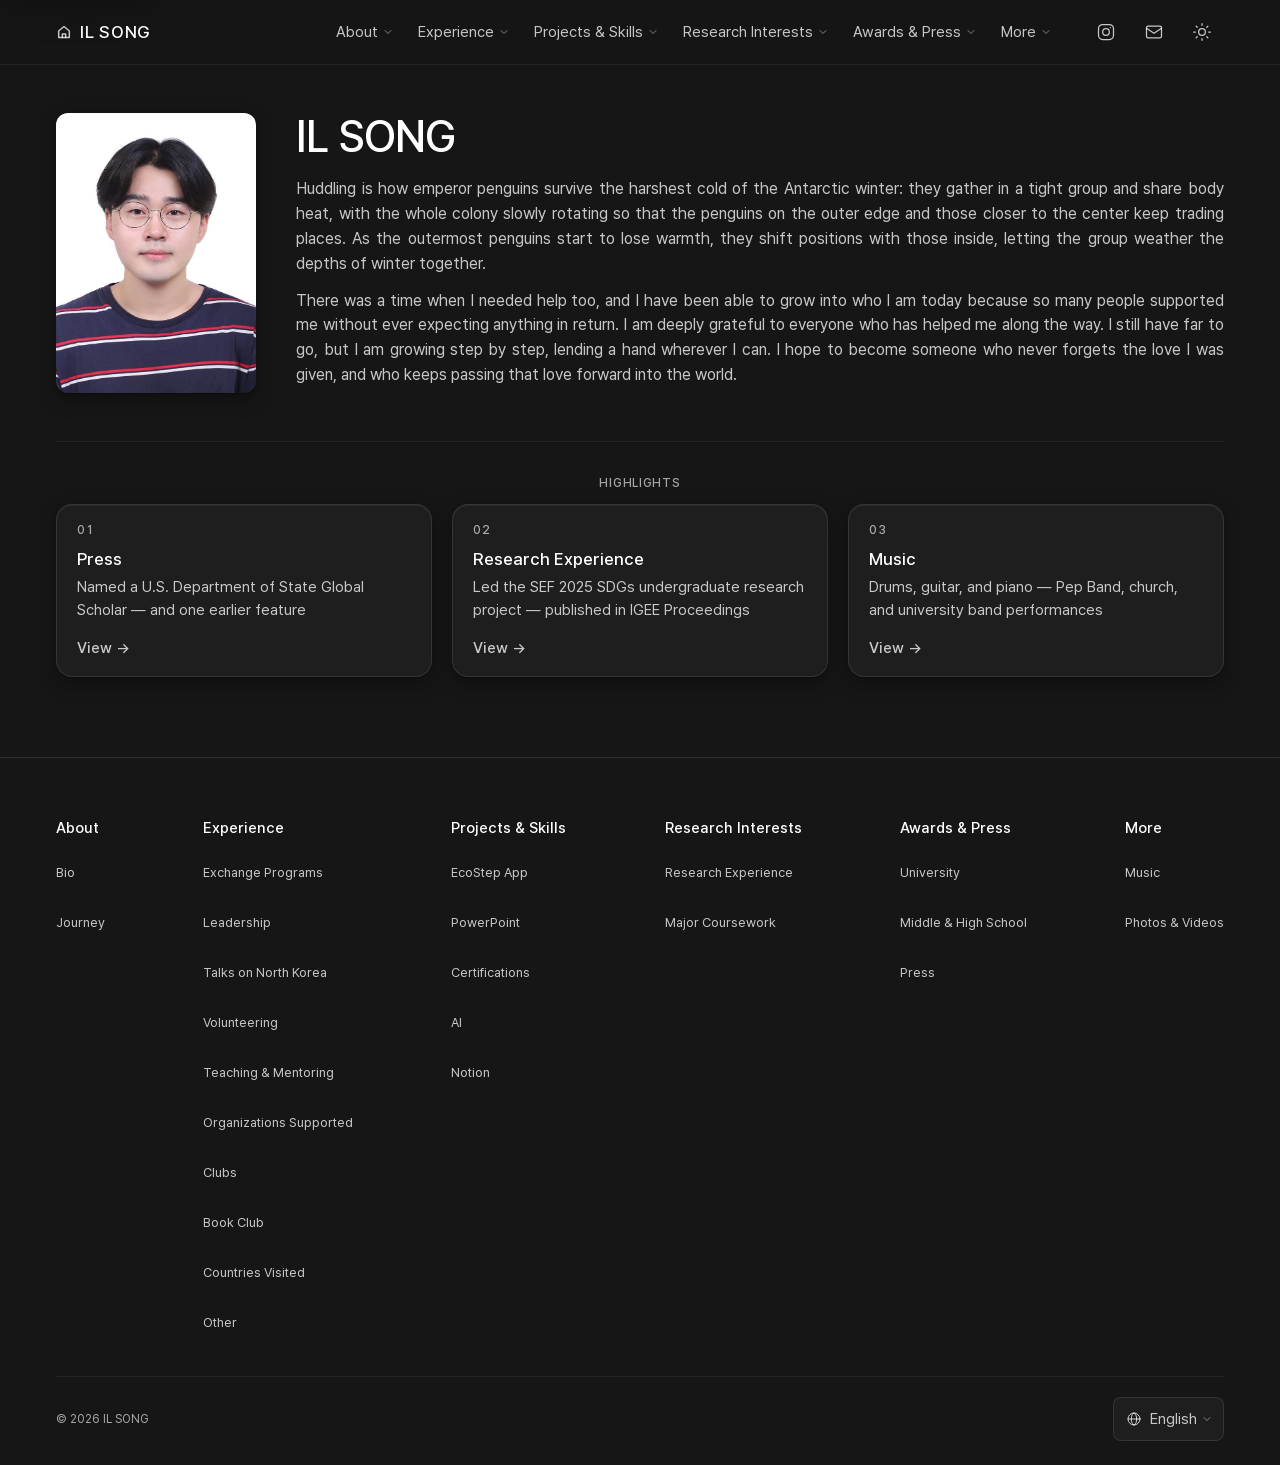
==== index.html @ 183a42bb "v7.8 — 모바일 자료 카드 가운데(연구 경험 논문·후원 단체·교육·멘토링 봉사확인서, ≤833 .entry-files > .files justify-content:center)" ====
<!DOCTYPE html>
<!-- 생성물 — 직접 수정 금지. 원본은 콘텐츠.md, 생성은 python 도구/build.py -->
<html lang="en" data-lang="en" data-theme="dark" prefix="og: https://ogp.me/ns#">
<head>
<meta charset="utf-8">
<meta name="viewport" content="width=device-width, initial-scale=1">
<title>IL SONG</title>
<meta name="description" content="About, Experience, Projects &amp; Skills, Research Interests, Awards &amp; Press, More">
<meta property="og:type" content="website">
<meta property="og:title" content="IL SONG">
<meta property="og:site_name" content="IL SONG">
<meta property="og:description" content="About, Experience, Projects &amp; Skills, Research Interests, Awards &amp; Press, More">
<meta property="og:url" content="https://songil23.github.io/Personal_Website/">
<meta property="og:locale" content="en_US">
<meta property="og:locale:alternate" content="ko_KR">
<meta property="og:image" content="https://songil23.github.io/Personal_Website/images/og.jpg">
<meta property="og:image:secure_url" content="https://songil23.github.io/Personal_Website/images/og.jpg">
<meta property="og:image:type" content="image/jpeg">
<meta property="og:image:width" content="1200">
<meta property="og:image:height" content="630">
<meta property="og:image:alt" content="IL SONG">
<meta name="twitter:card" content="summary_large_image">
<meta name="twitter:title" content="IL SONG">
<meta name="twitter:description" content="About, Experience, Projects &amp; Skills, Research Interests, Awards &amp; Press, More">
<meta name="twitter:image" content="https://songil23.github.io/Personal_Website/images/og.jpg">
<meta name="twitter:image:alt" content="IL SONG">
<link rel="canonical" href="https://songil23.github.io/Personal_Website/">
<script type="application/ld+json">{"@context":"https://schema.org","@type":"Person","name":"IL SONG","url":"https://songil23.github.io/Personal_Website/","image":"https://songil23.github.io/Personal_Website/images/og.jpg","sameAs":["https://www.instagram.com/songil23/"]}</script>
<meta name="theme-color" content="#161616">
<link rel="icon" href="data:image/svg+xml,%3Csvg%20xmlns%3D%22http%3A//www.w3.org/2000/svg%22%20viewBox%3D%220%200%2064%2064%22%3E%3Crect%20width%3D%2264%22%20height%3D%2264%22%20rx%3D%2214%22%20fill%3D%22%23262626%22/%3E%3Ctext%20x%3D%2232%22%20y%3D%2234%22%20text-anchor%3D%22middle%22%20dominant-baseline%3D%22middle%22%20font-family%3D%22system-ui%2C-apple-system%2CSegoe%20UI%2Csans-serif%22%20font-size%3D%2230%22%20font-weight%3D%22500%22%20fill%3D%22%23ffffff%22%3EIS%3C/text%3E%3C/svg%3E">
<style>/* 생성: 절·하위 표시 규칙 */
html[data-view="home"] .view:not([data-view="home"]){display:none}
html[data-view="about"] .view:not([data-view="about"]){display:none}
html[data-view="experience"] .view:not([data-view="experience"]){display:none}
html[data-view="projects"] .view:not([data-view="projects"]){display:none}
html[data-view="research"] .view:not([data-view="research"]){display:none}
html[data-view="awards"] .view:not([data-view="awards"]){display:none}
html[data-view="more"] .view:not([data-view="more"]){display:none}
html[data-sub="about/bio"] .sub:not([data-sub="about/bio"]){display:none}
html[data-sub="about/bio"] .crumb-sub:not([data-sub="about/bio"]){display:none}
html[data-sub="about/journey"] .sub:not([data-sub="about/journey"]){display:none}
html[data-sub="about/journey"] .crumb-sub:not([data-sub="about/journey"]){display:none}
html[data-sub="experience/exchange-programs"] .sub:not([data-sub="experience/exchange-programs"]){display:none}
html[data-sub="experience/exchange-programs"] .crumb-sub:not([data-sub="experience/exchange-programs"]){display:none}
html[data-sub="experience/leadership"] .sub:not([data-sub="experience/leadership"]){display:none}
html[data-sub="experience/leadership"] .crumb-sub:not([data-sub="experience/leadership"]){display:none}
html[data-sub="experience/north-korea-talks"] .sub:not([data-sub="experience/north-korea-talks"]){display:none}
html[data-sub="experience/north-korea-talks"] .crumb-sub:not([data-sub="experience/north-korea-talks"]){display:none}
html[data-sub="experience/volunteering"] .sub:not([data-sub="experience/volunteering"]){display:none}
html[data-sub="experience/volunteering"] .crumb-sub:not([data-sub="experience/volunteering"]){display:none}
html[data-sub="experience/teaching-mentoring"] .sub:not([data-sub="experience/teaching-mentoring"]){display:none}
html[data-sub="experience/teaching-mentoring"] .crumb-sub:not([data-sub="experience/teaching-mentoring"]){display:none}
html[data-sub="experience/affiliated-organizations"] .sub:not([data-sub="experience/affiliated-organizations"]){display:none}
html[data-sub="experience/affiliated-organizations"] .crumb-sub:not([data-sub="experience/affiliated-organizations"]){display:none}
html[data-sub="experience/clubs"] .sub:not([data-sub="experience/clubs"]){display:none}
html[data-sub="experience/clubs"] .crumb-sub:not([data-sub="experience/clubs"]){display:none}
html[data-sub="experience/book-club"] .sub:not([data-sub="experience/book-club"]){display:none}
html[data-sub="experience/book-club"] .crumb-sub:not([data-sub="experience/book-club"]){display:none}
html[data-sub="experience/countries-visited"] .sub:not([data-sub="experience/countries-visited"]){display:none}
html[data-sub="experience/countries-visited"] .crumb-sub:not([data-sub="experience/countries-visited"]){display:none}
html[data-sub="experience/other"] .sub:not([data-sub="experience/other"]){display:none}
html[data-sub="experience/other"] .crumb-sub:not([data-sub="experience/other"]){display:none}
html[data-sub="projects/ecostep"] .sub:not([data-sub="projects/ecostep"]){display:none}
html[data-sub="projects/ecostep"] .crumb-sub:not([data-sub="projects/ecostep"]){display:none}
html[data-sub="projects/powerpoint"] .sub:not([data-sub="projects/powerpoint"]){display:none}
html[data-sub="projects/powerpoint"] .crumb-sub:not([data-sub="projects/powerpoint"]){display:none}
html[data-sub="projects/certifications"] .sub:not([data-sub="projects/certifications"]){display:none}
html[data-sub="projects/certifications"] .crumb-sub:not([data-sub="projects/certifications"]){display:none}
html[data-sub="projects/ai"] .sub:not([data-sub="projects/ai"]){display:none}
html[data-sub="projects/ai"] .crumb-sub:not([data-sub="projects/ai"]){display:none}
html[data-sub="projects/notion"] .sub:not([data-sub="projects/notion"]){display:none}
html[data-sub="projects/notion"] .crumb-sub:not([data-sub="projects/notion"]){display:none}
html[data-sub="research/research-experience"] .sub:not([data-sub="research/research-experience"]){display:none}
html[data-sub="research/research-experience"] .crumb-sub:not([data-sub="research/research-experience"]){display:none}
html[data-sub="research/coursework"] .sub:not([data-sub="research/coursework"]){display:none}
html[data-sub="research/coursework"] .crumb-sub:not([data-sub="research/coursework"]){display:none}
html[data-sub="awards/university"] .sub:not([data-sub="awards/university"]){display:none}
html[data-sub="awards/university"] .crumb-sub:not([data-sub="awards/university"]){display:none}
html[data-sub="awards/high-school"] .sub:not([data-sub="awards/high-school"]){display:none}
html[data-sub="awards/high-school"] .crumb-sub:not([data-sub="awards/high-school"]){display:none}
html[data-sub="awards/press"] .sub:not([data-sub="awards/press"]){display:none}
html[data-sub="awards/press"] .crumb-sub:not([data-sub="awards/press"]){display:none}
html[data-sub="more/music"] .sub:not([data-sub="more/music"]){display:none}
html[data-sub="more/music"] .crumb-sub:not([data-sub="more/music"]){display:none}
html[data-sub="more/photos-videos"] .sub:not([data-sub="more/photos-videos"]){display:none}
html[data-sub="more/photos-videos"] .crumb-sub:not([data-sub="more/photos-videos"]){display:none}
html[data-view] .anchor{display:none}
</style>
<script>
var SITE={"about":["bio","journey"],"experience":["exchange-programs","leadership","north-korea-talks","volunteering","teaching-mentoring","affiliated-organizations","clubs","book-club","countries-visited","other"],"projects":["ecostep","powerpoint","certifications","ai","notion"],"research":["research-experience","coursework"],"awards":["university","high-school","press"],"more":["music","photos-videos"]};
(function(){var d=document.documentElement,l='en',t='dark',v='home',u=null,s,h,a,b;
try{s=localStorage;if(s.getItem('lang')==='ko')l='ko';if(s.getItem('theme')==='light')t='light'}catch(e){}
d.setAttribute('data-theme',t);d.setAttribute('data-lang',l);d.lang=l;
try{h=location.hash.slice(1).split('/');a=decodeURIComponent(h[0]);b=h.length>1?decodeURIComponent(h[1]):null;
if(Object.prototype.hasOwnProperty.call(SITE,a)){v=a;u=SITE[a].indexOf(b)<0?SITE[a][0]:b}}catch(e){}
d.setAttribute('data-view',v);if(u)d.setAttribute('data-sub',v+'/'+u);
document.addEventListener('DOMContentLoaded',function(){if(d.hasAttribute('data-ready'))return;
d.removeAttribute('data-view');d.removeAttribute('data-sub');
var e=document.getElementById(u&&b===u?v+'/'+u:v);if(e&&e.scrollIntoView)e.scrollIntoView()})})();
</script>
<link rel="preload" href="fonts/Pretendard-Regular.woff2" as="font" type="font/woff2" crossorigin>
<link rel="preload" href="fonts/Pretendard-Medium.woff2" as="font" type="font/woff2" crossorigin>
<link rel="stylesheet" href="style.css?v=656c4cb7">
</head>
<body>
<a class="skip" href="#main"><span class="if-ko">본문으로</span><span class="if-en">Skip to content</span></a>
<header class="site-header"><div class="header-inner">
<a class="brand" href="#"><svg class="icon icon-home" viewBox="0 0 24 24" width="16" height="16" fill="none" stroke="currentColor" stroke-width="2.25" stroke-linecap="round" stroke-linejoin="round" aria-hidden="true"><path d="M4 20.25V10.5L12 3.75l8 6.75v9.75z"/><path d="M9.5 20.25V15h5v5.25"/></svg>IL SONG</a>
<nav class="nav" aria-labelledby="label-nav"><span class="sr" id="label-nav"><span lang="ko">섹션</span><span lang="en">Sections</span></span><ul class="nav-list">
<li class="nav-item" data-section="about">
<a class="nav-link" href="#about"><span lang="ko">소개</span><span lang="en">About</span></a>
<button class="nav-btn" type="button" aria-expanded="false" aria-controls="menu-about"><span class="nav-label"><span lang="ko">소개</span><span lang="en">About</span></span><svg class="icon icon-caret" viewBox="0 0 24 24" width="12" height="12" fill="none" stroke="currentColor" stroke-width="1.5" stroke-linecap="round" stroke-linejoin="round" aria-hidden="true"><path d="M6 9l6 6 6-6"/></svg></button>
<div class="menu nav-menu" id="menu-about" hidden>
<a class="menu-head" href="#about"><span lang="ko">소개</span><span lang="en">About</span><span class="arrow" aria-hidden="true">→</span></a>
<ul class="menu-list">
<li><a href="#about/bio" data-sub="about/bio"><span lang="ko">소개</span><span lang="en">Bio</span></a></li>
<li><a href="#about/journey" data-sub="about/journey"><span lang="ko">연혁</span><span lang="en">Journey</span></a></li>
</ul>
</div>
</li>
<li class="nav-item" data-section="experience">
<a class="nav-link" href="#experience"><span lang="ko">활동</span><span lang="en">Experience</span></a>
<button class="nav-btn" type="button" aria-expanded="false" aria-controls="menu-experience"><span class="nav-label"><span lang="ko">활동</span><span lang="en">Experience</span></span><svg class="icon icon-caret" viewBox="0 0 24 24" width="12" height="12" fill="none" stroke="currentColor" stroke-width="1.5" stroke-linecap="round" stroke-linejoin="round" aria-hidden="true"><path d="M6 9l6 6 6-6"/></svg></button>
<div class="menu nav-menu" id="menu-experience" hidden>
<a class="menu-head" href="#experience"><span lang="ko">활동</span><span lang="en">Experience</span><span class="arrow" aria-hidden="true">→</span></a>
<ul class="menu-list">
<li><a href="#experience/exchange-programs" data-sub="experience/exchange-programs"><span lang="ko">교환 프로그램</span><span lang="en">Exchange Programs</span></a></li>
<li><a href="#experience/leadership" data-sub="experience/leadership"><span lang="ko">리더십</span><span lang="en">Leadership</span></a></li>
<li><a href="#experience/north-korea-talks" data-sub="experience/north-korea-talks"><span lang="ko">북한 관련 강연</span><span lang="en">Talks on North Korea</span></a></li>
<li><a href="#experience/volunteering" data-sub="experience/volunteering"><span lang="ko">봉사</span><span lang="en">Volunteering</span></a></li>
<li><a href="#experience/teaching-mentoring" data-sub="experience/teaching-mentoring"><span lang="ko">교육·멘토링</span><span lang="en">Teaching &amp; Mentoring</span></a></li>
<li><a href="#experience/affiliated-organizations" data-sub="experience/affiliated-organizations"><span lang="ko">후원 단체</span><span lang="en">Organizations Supported</span></a></li>
<li><a href="#experience/clubs" data-sub="experience/clubs"><span lang="ko">동아리</span><span lang="en">Clubs</span></a></li>
<li><a href="#experience/book-club" data-sub="experience/book-club"><span lang="ko">독서 모임</span><span lang="en">Book Club</span></a></li>
<li><a href="#experience/countries-visited" data-sub="experience/countries-visited"><span lang="ko">방문 국가</span><span lang="en">Countries Visited</span></a></li>
<li><a href="#experience/other" data-sub="experience/other"><span lang="ko">기타</span><span lang="en">Other</span></a></li>
</ul>
</div>
</li>
<li class="nav-item" data-section="projects">
<a class="nav-link" href="#projects"><span lang="ko">프로젝트 &amp; 역량</span><span lang="en">Projects &amp; Skills</span></a>
<button class="nav-btn" type="button" aria-expanded="false" aria-controls="menu-projects"><span class="nav-label"><span lang="ko">프로젝트 &amp; 역량</span><span lang="en">Projects &amp; Skills</span></span><svg class="icon icon-caret" viewBox="0 0 24 24" width="12" height="12" fill="none" stroke="currentColor" stroke-width="1.5" stroke-linecap="round" stroke-linejoin="round" aria-hidden="true"><path d="M6 9l6 6 6-6"/></svg></button>
<div class="menu nav-menu" id="menu-projects" hidden>
<a class="menu-head" href="#projects"><span lang="ko">프로젝트 &amp; 역량</span><span lang="en">Projects &amp; Skills</span><span class="arrow" aria-hidden="true">→</span></a>
<ul class="menu-list">
<li><a href="#projects/ecostep" data-sub="projects/ecostep"><span lang="ko">EcoStep 앱</span><span lang="en">EcoStep App</span></a></li>
<li><a href="#projects/powerpoint" data-sub="projects/powerpoint">PowerPoint</a></li>
<li><a href="#projects/certifications" data-sub="projects/certifications"><span lang="ko">자격증</span><span lang="en">Certifications</span></a></li>
<li><a href="#projects/ai" data-sub="projects/ai">AI</a></li>
<li><a href="#projects/notion" data-sub="projects/notion">Notion</a></li>
</ul>
</div>
</li>
<li class="nav-item" data-section="research">
<a class="nav-link" href="#research"><span lang="ko">관심 연구</span><span lang="en">Research Interests</span></a>
<button class="nav-btn" type="button" aria-expanded="false" aria-controls="menu-research"><span class="nav-label"><span lang="ko">관심 연구</span><span lang="en">Research Interests</span></span><svg class="icon icon-caret" viewBox="0 0 24 24" width="12" height="12" fill="none" stroke="currentColor" stroke-width="1.5" stroke-linecap="round" stroke-linejoin="round" aria-hidden="true"><path d="M6 9l6 6 6-6"/></svg></button>
<div class="menu nav-menu" id="menu-research" hidden>
<a class="menu-head" href="#research"><span lang="ko">관심 연구</span><span lang="en">Research Interests</span><span class="arrow" aria-hidden="true">→</span></a>
<ul class="menu-list">
<li><a href="#research/research-experience" data-sub="research/research-experience"><span lang="ko">연구 경험</span><span lang="en">Research Experience</span></a></li>
<li><a href="#research/coursework" data-sub="research/coursework"><span lang="ko">전공 수강 과목</span><span lang="en">Major Coursework</span></a></li>
</ul>
</div>
</li>
<li class="nav-item" data-section="awards">
<a class="nav-link" href="#awards"><span lang="ko">수상 &amp; 기사</span><span lang="en">Awards &amp; Press</span></a>
<button class="nav-btn" type="button" aria-expanded="false" aria-controls="menu-awards"><span class="nav-label"><span lang="ko">수상 &amp; 기사</span><span lang="en">Awards &amp; Press</span></span><svg class="icon icon-caret" viewBox="0 0 24 24" width="12" height="12" fill="none" stroke="currentColor" stroke-width="1.5" stroke-linecap="round" stroke-linejoin="round" aria-hidden="true"><path d="M6 9l6 6 6-6"/></svg></button>
<div class="menu nav-menu" id="menu-awards" hidden>
<a class="menu-head" href="#awards"><span lang="ko">수상 &amp; 기사</span><span lang="en">Awards &amp; Press</span><span class="arrow" aria-hidden="true">→</span></a>
<ul class="menu-list">
<li><a href="#awards/university" data-sub="awards/university"><span lang="ko">대학교</span><span lang="en">University</span></a></li>
<li><a href="#awards/high-school" data-sub="awards/high-school"><span lang="ko">중고등학교</span><span lang="en">Middle &amp; High School</span></a></li>
<li><a href="#awards/press" data-sub="awards/press"><span lang="ko">기사</span><span lang="en">Press</span></a></li>
</ul>
</div>
</li>
<li class="nav-item" data-section="more">
<a class="nav-link" href="#more"><span lang="ko">기타</span><span lang="en">More</span></a>
<button class="nav-btn" type="button" aria-expanded="false" aria-controls="menu-more"><span class="nav-label"><span lang="ko">기타</span><span lang="en">More</span></span><svg class="icon icon-caret" viewBox="0 0 24 24" width="12" height="12" fill="none" stroke="currentColor" stroke-width="1.5" stroke-linecap="round" stroke-linejoin="round" aria-hidden="true"><path d="M6 9l6 6 6-6"/></svg></button>
<div class="menu nav-menu" id="menu-more" hidden>
<a class="menu-head" href="#more"><span lang="ko">기타</span><span lang="en">More</span><span class="arrow" aria-hidden="true">→</span></a>
<ul class="menu-list">
<li><a href="#more/music" data-sub="more/music"><span lang="ko">음악</span><span lang="en">Music</span></a></li>
<li><a href="#more/photos-videos" data-sub="more/photos-videos"><span lang="ko">사진 &amp; 영상</span><span lang="en">Photos &amp; Videos</span></a></li>
</ul>
</div>
</li>
</ul></nav>
<div class="controls">
<a class="ctl ctl-social" href="https://www.instagram.com/songil23/" target="_blank" rel="me noopener" aria-label="Instagram"><svg class="icon icon-instagram" viewBox="0 0 24 24" width="20" height="20" fill="none" stroke="currentColor" stroke-width="1.5" stroke-linecap="round" stroke-linejoin="round" aria-hidden="true"><rect x="3" y="3" width="18" height="18" rx="5"/><circle cx="12" cy="12" r="4"/><circle cx="17.3" cy="6.7" r="0.8" fill="currentColor" stroke="none"/></svg></a>
<div class="disclosure contact"><button class="ctl ctl-contact" type="button" aria-expanded="false" aria-controls="menu-contact"><svg class="icon icon-mail" viewBox="0 0 24 24" width="20" height="20" fill="none" stroke="currentColor" stroke-width="1.5" stroke-linecap="round" stroke-linejoin="round" aria-hidden="true"><rect x="3" y="5" width="18" height="14" rx="2"/><path d="M3 7.5l9 6 9-6"/></svg><span class="sr"><span class="if-ko">연락처</span><span class="if-en">Contact</span></span></button>
<div class="menu contact-menu" id="menu-contact" hidden><p class="menu-title"><span class="if-ko">연락처</span><span class="if-en">Contact</span></p>
<ul class="mail-list">
<li><a href="mailto:songil04@yonsei.ac.kr">songil04@yonsei.ac.kr</a><button class="ctl copy" type="button" data-copy="songil04@yonsei.ac.kr"><svg class="icon icon-copy" viewBox="0 0 24 24" width="16" height="16" fill="none" stroke="currentColor" stroke-width="1.5" stroke-linecap="round" stroke-linejoin="round" aria-hidden="true"><rect x="9" y="9" width="11" height="11" rx="2"/><path d="M5 15H4a2 2 0 0 1-2-2V4a2 2 0 0 1 2-2h9a2 2 0 0 1 2 2v1"/></svg><svg class="icon icon-check" viewBox="0 0 24 24" width="14" height="14" fill="none" stroke="currentColor" stroke-width="1.5" stroke-linecap="round" stroke-linejoin="round" aria-hidden="true"><path d="M5 12.5l4.5 4.5L19 7.5"/></svg><span class="sr"><span class="if-ko">복사</span><span class="if-en">Copy</span></span></button></li>
<li><a href="mailto:callmesongil@kakao.com">callmesongil@kakao.com</a><button class="ctl copy" type="button" data-copy="callmesongil@kakao.com"><svg class="icon icon-copy" viewBox="0 0 24 24" width="16" height="16" fill="none" stroke="currentColor" stroke-width="1.5" stroke-linecap="round" stroke-linejoin="round" aria-hidden="true"><rect x="9" y="9" width="11" height="11" rx="2"/><path d="M5 15H4a2 2 0 0 1-2-2V4a2 2 0 0 1 2-2h9a2 2 0 0 1 2 2v1"/></svg><svg class="icon icon-check" viewBox="0 0 24 24" width="14" height="14" fill="none" stroke="currentColor" stroke-width="1.5" stroke-linecap="round" stroke-linejoin="round" aria-hidden="true"><path d="M5 12.5l4.5 4.5L19 7.5"/></svg><span class="sr"><span class="if-ko">복사</span><span class="if-en">Copy</span></span></button></li>
<li><a href="mailto:songi02@uwgb.edu">songi02@uwgb.edu</a><button class="ctl copy" type="button" data-copy="songi02@uwgb.edu"><svg class="icon icon-copy" viewBox="0 0 24 24" width="16" height="16" fill="none" stroke="currentColor" stroke-width="1.5" stroke-linecap="round" stroke-linejoin="round" aria-hidden="true"><rect x="9" y="9" width="11" height="11" rx="2"/><path d="M5 15H4a2 2 0 0 1-2-2V4a2 2 0 0 1 2-2h9a2 2 0 0 1 2 2v1"/></svg><svg class="icon icon-check" viewBox="0 0 24 24" width="14" height="14" fill="none" stroke="currentColor" stroke-width="1.5" stroke-linecap="round" stroke-linejoin="round" aria-hidden="true"><path d="M5 12.5l4.5 4.5L19 7.5"/></svg><span class="sr"><span class="if-ko">복사</span><span class="if-en">Copy</span></span></button></li>
<li><a href="mailto:is154689@student.sgh.waw.pl">is154689@student.sgh.waw.pl</a><button class="ctl copy" type="button" data-copy="is154689@student.sgh.waw.pl"><svg class="icon icon-copy" viewBox="0 0 24 24" width="16" height="16" fill="none" stroke="currentColor" stroke-width="1.5" stroke-linecap="round" stroke-linejoin="round" aria-hidden="true"><rect x="9" y="9" width="11" height="11" rx="2"/><path d="M5 15H4a2 2 0 0 1-2-2V4a2 2 0 0 1 2-2h9a2 2 0 0 1 2 2v1"/></svg><svg class="icon icon-check" viewBox="0 0 24 24" width="14" height="14" fill="none" stroke="currentColor" stroke-width="1.5" stroke-linecap="round" stroke-linejoin="round" aria-hidden="true"><path d="M5 12.5l4.5 4.5L19 7.5"/></svg><span class="sr"><span class="if-ko">복사</span><span class="if-en">Copy</span></span></button></li>
</ul>
<span class="sr copy-live" aria-live="polite" data-ko="복사됨" data-en="Copied"></span></div></div>
<button class="ctl ctl-theme" type="button"><svg class="icon icon-moon" viewBox="0 0 24 24" width="20" height="20" fill="none" stroke="currentColor" stroke-width="1.5" stroke-linecap="round" stroke-linejoin="round" aria-hidden="true"><path d="M20 14.5A8 8 0 0 1 9.5 4a8 8 0 1 0 10.5 10.5z"/></svg><svg class="icon icon-sun" viewBox="0 0 24 24" width="20" height="20" fill="none" stroke="currentColor" stroke-width="1.5" stroke-linecap="round" stroke-linejoin="round" aria-hidden="true"><circle cx="12" cy="12" r="4"/><path d="M12 2v2M12 20v2M2 12h2M20 12h2M4.9 4.9l1.4 1.4M17.7 17.7l1.4 1.4M4.9 19.1l1.4-1.4M17.7 6.3l1.4-1.4"/></svg><span class="sr"><span class="if-ko">다크 모드</span><span class="if-en">Dark mode</span></span></button>
<div class="disclosure more"><button class="ctl ctl-more" type="button" aria-expanded="false" aria-controls="menu-all"><svg class="icon icon-dots" viewBox="0 0 24 24" width="20" height="20" fill="none" stroke="currentColor" stroke-width="1.5" stroke-linecap="round" stroke-linejoin="round" aria-hidden="true"><circle cx="5" cy="12" r="1.5" fill="currentColor" stroke="none"/><circle cx="12" cy="12" r="1.5" fill="currentColor" stroke="none"/><circle cx="19" cy="12" r="1.5" fill="currentColor" stroke="none"/></svg><span class="sr"><span class="if-ko">메뉴</span><span class="if-en">Menu</span></span></button>
<div class="menu more-menu" id="menu-all" hidden>
<div class="more-group"><a class="menu-head" href="#about"><span lang="ko">소개</span><span lang="en">About</span><span class="arrow" aria-hidden="true">→</span></a><ul class="menu-list">
<li><a href="#about/bio" data-sub="about/bio"><span lang="ko">소개</span><span lang="en">Bio</span></a></li>
<li><a href="#about/journey" data-sub="about/journey"><span lang="ko">연혁</span><span lang="en">Journey</span></a></li>
</ul></div>
<div class="more-group"><a class="menu-head" href="#experience"><span lang="ko">활동</span><span lang="en">Experience</span><span class="arrow" aria-hidden="true">→</span></a><ul class="menu-list">
<li><a href="#experience/exchange-programs" data-sub="experience/exchange-programs"><span lang="ko">교환 프로그램</span><span lang="en">Exchange Programs</span></a></li>
<li><a href="#experience/leadership" data-sub="experience/leadership"><span lang="ko">리더십</span><span lang="en">Leadership</span></a></li>
<li><a href="#experience/north-korea-talks" data-sub="experience/north-korea-talks"><span lang="ko">북한 관련 강연</span><span lang="en">Talks on North Korea</span></a></li>
<li><a href="#experience/volunteering" data-sub="experience/volunteering"><span lang="ko">봉사</span><span lang="en">Volunteering</span></a></li>
<li><a href="#experience/teaching-mentoring" data-sub="experience/teaching-mentoring"><span lang="ko">교육·멘토링</span><span lang="en">Teaching &amp; Mentoring</span></a></li>
<li><a href="#experience/affiliated-organizations" data-sub="experience/affiliated-organizations"><span lang="ko">후원 단체</span><span lang="en">Organizations Supported</span></a></li>
<li><a href="#experience/clubs" data-sub="experience/clubs"><span lang="ko">동아리</span><span lang="en">Clubs</span></a></li>
<li><a href="#experience/book-club" data-sub="experience/book-club"><span lang="ko">독서 모임</span><span lang="en">Book Club</span></a></li>
<li><a href="#experience/countries-visited" data-sub="experience/countries-visited"><span lang="ko">방문 국가</span><span lang="en">Countries Visited</span></a></li>
<li><a href="#experience/other" data-sub="experience/other"><span lang="ko">기타</span><span lang="en">Other</span></a></li>
</ul></div>
<div class="more-group"><a class="menu-head" href="#projects"><span lang="ko">프로젝트 &amp; 역량</span><span lang="en">Projects &amp; Skills</span><span class="arrow" aria-hidden="true">→</span></a><ul class="menu-list">
<li><a href="#projects/ecostep" data-sub="projects/ecostep"><span lang="ko">EcoStep 앱</span><span lang="en">EcoStep App</span></a></li>
<li><a href="#projects/powerpoint" data-sub="projects/powerpoint">PowerPoint</a></li>
<li><a href="#projects/certifications" data-sub="projects/certifications"><span lang="ko">자격증</span><span lang="en">Certifications</span></a></li>
<li><a href="#projects/ai" data-sub="projects/ai">AI</a></li>
<li><a href="#projects/notion" data-sub="projects/notion">Notion</a></li>
</ul></div>
<div class="more-group"><a class="menu-head" href="#research"><span lang="ko">관심 연구</span><span lang="en">Research Interests</span><span class="arrow" aria-hidden="true">→</span></a><ul class="menu-list">
<li><a href="#research/research-experience" data-sub="research/research-experience"><span lang="ko">연구 경험</span><span lang="en">Research Experience</span></a></li>
<li><a href="#research/coursework" data-sub="research/coursework"><span lang="ko">전공 수강 과목</span><span lang="en">Major Coursework</span></a></li>
</ul></div>
<div class="more-group"><a class="menu-head" href="#awards"><span lang="ko">수상 &amp; 기사</span><span lang="en">Awards &amp; Press</span><span class="arrow" aria-hidden="true">→</span></a><ul class="menu-list">
<li><a href="#awards/university" data-sub="awards/university"><span lang="ko">대학교</span><span lang="en">University</span></a></li>
<li><a href="#awards/high-school" data-sub="awards/high-school"><span lang="ko">중고등학교</span><span lang="en">Middle &amp; High School</span></a></li>
<li><a href="#awards/press" data-sub="awards/press"><span lang="ko">기사</span><span lang="en">Press</span></a></li>
</ul></div>
<div class="more-group"><a class="menu-head" href="#more"><span lang="ko">기타</span><span lang="en">More</span><span class="arrow" aria-hidden="true">→</span></a><ul class="menu-list">
<li><a href="#more/music" data-sub="more/music"><span lang="ko">음악</span><span lang="en">Music</span></a></li>
<li><a href="#more/photos-videos" data-sub="more/photos-videos"><span lang="ko">사진 &amp; 영상</span><span lang="en">Photos &amp; Videos</span></a></li>
</ul></div>
</div></div>
</div>
</div></header>
<main id="main">
<section class="view view-home" id="view-home" data-view="home">
<div class="hero">
<img class="hero-photo" src="images/About_IMG_9754.jpeg" width="591" height="827" alt="" fetchpriority="high">
<div class="hero-text">
<h1 class="hero-name">IL SONG</h1>
<div class="hero-intro">
<p><span lang="ko">허들링(Huddling)이란, 황제펭귄들이 한데 모여 서로의 체온으로 혹한의 겨울 추위를 견디는 방법으로 무리 전체가 돌면서 바깥쪽과 안쪽에 있는 펭귄들이 계속해서 서로의 위치를 바꾸는 것을 의미합니다. 바깥쪽에 있는 펭귄들의 체온이 떨어질 때 서로의 위치를 바꾸므로 한겨울의 추위를 함께 극복할 수 있습니다.</span><span lang="en">Huddling is how emperor penguins survive the harshest cold of the Antarctic winter: they gather in a tight group and share body heat, with the whole colony slowly rotating so that the penguins on the outer edge and those closer to the center keep trading places. As the outermost penguins start to lose warmth, they shift positions with those inside, letting the group weather the depths of winter together.</span></p>
<p><span lang="ko">한때, 저 또한 도움이 필요했고, 대가를 바라지 않고 도와주신 많은 분들 덕분에 지금까지 잘 성장할 수 있었습니다. 도움을 주셨던 모든 분들께 진심으로 감사드립니다. 아직 부족하지만, 저도 도울 수 있는 부분을 도우면서 한 걸음씩 성장해가고 있습니다. 제가 받은 사랑을 잊지 않고, 다시 사회에 흘려보내는 사람으로 성장하고 싶습니다.</span><span lang="en">There was a time when I needed help too, and I have been able to grow into who I am today because so many people supported me without ever expecting anything in return. I am deeply grateful to everyone who has helped me along the way. I still have far to go, but I am growing step by step, lending a hand wherever I can. I hope to become someone who never forgets the love I was given, and who keeps passing that love forward into the world.</span></p>
</div>
</div>
</div>
<h2 class="cards-title"><span lang="ko">하이라이트</span><span lang="en">Highlights</span></h2>
<ul class="cards">
<li><a class="card" href="#awards/press"><span class="card-num" aria-hidden="true">01</span><h3 class="card-title"><span lang="ko">기사</span><span lang="en">Press</span></h3><p class="card-text"><span lang="ko">미국 국무부 Global Scholar 선정 기사 외 1편</span><span lang="en">Named a U.S. Department of State Global Scholar — and one earlier feature</span></p><span class="card-more" aria-hidden="true"><span class="if-ko">보기 →</span><span class="if-en">View →</span></span></a></li>
<li><a class="card" href="#research/research-experience"><span class="card-num" aria-hidden="true">02</span><h3 class="card-title"><span lang="ko">연구 경험</span><span lang="en">Research Experience</span></h3><p class="card-text"><span lang="ko">SEF 2025 SDGs 학부 연구 프로젝트 주도, IGEE Proceedings 논문 게재</span><span lang="en">Led the SEF 2025 SDGs undergraduate research project — published in IGEE Proceedings</span></p><span class="card-more" aria-hidden="true"><span class="if-ko">보기 →</span><span class="if-en">View →</span></span></a></li>
<li><a class="card" href="#more/music"><span class="card-num" aria-hidden="true">03</span><h3 class="card-title"><span lang="ko">음악</span><span lang="en">Music</span></h3><p class="card-text"><span lang="ko">드럼·기타·피아노 — Pep Band·교회·대학 밴드 연주</span><span lang="en">Drums, guitar, and piano — Pep Band, church, and university band performances</span></p><span class="card-more" aria-hidden="true"><span class="if-ko">보기 →</span><span class="if-en">View →</span></span></a></li>
</ul>
</section>
<section class="view" id="view-about" data-view="about">
<p class="crumb"><a href="#about"><span lang="ko">소개</span><span lang="en">About</span></a><span class="crumb-sep" aria-hidden="true">/</span><span class="crumb-sub" data-sub="about/bio"><span lang="ko">소개</span><span lang="en">Bio</span></span><span class="crumb-sub" data-sub="about/journey"><span lang="ko">연혁</span><span lang="en">Journey</span></span></p>
<span class="anchor" id="about"></span>
<header class="view-head">
<h1 class="view-title" tabindex="-1"><span lang="ko">소개</span><span lang="en">About</span></h1>
<p class="view-desc"><span lang="ko">북한 출생 · Yonsei 경영학 · SGH·UWGB 교환 · 한국어·영어·중국어</span><span lang="en">Born in North Korea · Business at Yonsei · Exchange at SGH &amp; UWGB · Korean, English, Chinese</span></p>
<nav class="subnav" aria-labelledby="label-subnav-about"><span class="sr" id="label-subnav-about"><span lang="ko">이 절 안에서</span><span lang="en">In this section</span></span><ul>
<li><a href="#about/bio" data-sub="about/bio"><span lang="ko">소개</span><span lang="en">Bio</span></a></li>
<li><a href="#about/journey" data-sub="about/journey"><span lang="ko">연혁</span><span lang="en">Journey</span></a></li>
</ul></nav>
</header>
<section class="sub" id="sub-about-bio" data-sub="about/bio">
<span class="anchor" id="about/bio"></span>
<h2 class="sub-title" tabindex="-1"><span lang="ko">소개</span><span lang="en">Bio</span></h2>
<div class="sub-body">
<div class="boxes" data-cols="1">
<article class="entry entry-plain">
<ul class="entry-lines">
<li><span lang="ko">자기소개: <span class="tba"><span class="if-ko">나중에 기입</span><span class="if-en">To be added</span></span></span><span lang="en">Introduction: <span class="tba"><span class="if-ko">나중에 기입</span><span class="if-en">To be added</span></span></span></li>
</ul>
</article>
</div>
<div class="boxes" data-cols="2">
<section class="group card">
<h3 class="group-title"><span lang="ko">학력</span><span lang="en">Education</span></h3>
<ul class="plain">
<li><a lang="ko" href="https://www.yonsei.ac.kr/sc/index.do" target="_blank" rel="noopener">Yonsei University 경영학 학사 (2023.3 ~ 2027.8)</a><a lang="en" href="https://www.yonsei.ac.kr/sites/en_sc/index.do" target="_blank" rel="noopener">BBA, Business Administration, Yonsei University (2023.3 ~ 2027.8)</a></li>
<li><a href="https://www.sgh.waw.pl/en" target="_blank" rel="noopener"><span lang="ko">SGH Warsaw School of Economics 경영학 교환학생 (2026.10 ~ 2027.2)</span><span lang="en">Exchange student in Business Administration, SGH Warsaw School of Economics (2026.10 ~ 2027.2)</span></a></li>
<li><a href="https://www.uwgb.edu/" target="_blank" rel="noopener"><span lang="ko">University of Wisconsin–Green Bay 경영학 교환학생 (2026.1 ~ 2026.5)</span><span lang="en">Exchange student in Business Administration, University of Wisconsin–Green Bay (2026.1 ~ 2026.5)</span></a></li>
</ul>
</section>
<section class="group card">
<h3 class="group-title"><span lang="ko">언어</span><span lang="en">Languages</span></h3>
<ul class="plain">
<li><span lang="ko">한국어: 모국어</span><span lang="en">Korean: Native</span></li>
<li><span lang="ko">영어: 상급 (TOEFL 5/6, 구 척도 100/120)</span><span lang="en">English: Advanced (TOEFL 5/6; 100/120 on the former scale)</span></li>
<li><span lang="ko">중국어: 일상 회화 가능</span><span lang="en">Chinese: Conversational</span></li>
</ul>
</section>
</div>
</div>
</section>
<section class="sub" id="sub-about-journey" data-sub="about/journey">
<span class="anchor" id="about/journey"></span>
<h2 class="sub-title" tabindex="-1"><span lang="ko">연혁</span><span lang="en">Journey</span></h2>
<div class="sub-body timeline">
<section class="group">
<h3 class="group-title">2026</h3>
<ul class="plain">
<li><span lang="ko">SGH Warsaw School of Economics 교환학생, 폴란드 (10월 ~ 2027년 2월, Yonsei University 교환 프로그램)</span><span lang="en">Exchange student at SGH Warsaw School of Economics, Poland (October ~ February 2027, Yonsei University Exchange Program)</span></li>
<li><span lang="ko">University of Wisconsin–Green Bay 교환학생, 미국 (1월 ~ 5월, Fulbright Korea · World Learning · 주한미국대사관 지원)</span><span lang="en">Exchange student at the University of Wisconsin–Green Bay, USA (January ~ May, supported by Fulbright Korea, World Learning, and the U.S. Embassy in Seoul)</span></li>
<li><a href="https://www.uwgb.edu/CMSAssets/provost/AcademicHonors.asp" target="_blank" rel="noopener"><span lang="ko">University of Wisconsin–Green Bay Semester Highest Honors (2026학년도 봄학기)</span><span lang="en">Semester Highest Honors, University of Wisconsin–Green Bay (Spring 2026)</span></a></li>
<li class="visits"><span class="visit"><img class="flag" src="images/flags/us.svg" alt="" width="20" height="15"><span lang="ko">미국 (위스콘신 · 보스턴 · 뉴욕 · 워싱턴 DC)</span><span lang="en">USA (Wisconsin · Boston · New York · Washington, D.C.)</span></span><span class="visit"><img class="flag" src="images/flags/pl.svg" alt="" width="20" height="15"><span lang="ko">폴란드</span><span lang="en">Poland</span></span></li>
</ul>
</section>
<section class="group">
<h3 class="group-title">2025</h3>
<ul class="plain">
<li><span lang="ko">EcoStep 앱 기획·개발</span><span lang="en">Planning and development of the EcoStep app</span></li>
<li><span lang="ko">SEF 2025 SDGs 달성 촉진 학부 연구 프로젝트 참여</span><span lang="en">Participant, SEF 2025 Undergraduate Research Project on advancing the SDGs</span></li>
<li><span lang="ko">Social Engagement Fund (SEF) 2025 장려상</span><span lang="en">Social Engagement Fund (SEF) 2025 Encouragement Award</span></li>
<li><a href="https://ysb.yonsei.ac.kr/ysb/news/notice.do?mode=view&amp;articleNo=24123" target="_blank" rel="noopener"><span lang="ko">경영학과 최우등 (2025학년도 2학기, 상위 1%)</span><span lang="en">Distinguished Honors in Business Administration, Fall 2025 (Top 1%)</span></a></li>
<li><span lang="ko">Yonsei Social Entrepreneurship Award (고급실용문쓰기, 2025학년도 2학기)</span><span lang="en">Yonsei Social Entrepreneurship Award (Advanced Practical Writing, Fall 2025)</span></li>
<li class="visits"><span class="visit"><img class="flag" src="images/flags/us.svg" alt="" width="20" height="15"><span lang="ko">미국 (텍사스)</span><span lang="en">USA (Texas)</span></span><span class="visit"><img class="flag" src="images/flags/it.svg" alt="" width="20" height="15"><span lang="ko">이탈리아</span><span lang="en">Italy</span></span><span class="visit"><img class="flag" src="images/flags/vn.svg" alt="" width="20" height="15"><span lang="ko">베트남</span><span lang="en">Vietnam</span></span></li>
</ul>
</section>
<section class="group">
<h3 class="group-title">2023 ~ 2025</h3>
<ul class="plain">
<li><span lang="ko">탈북 학생 학업 멘토링</span><span lang="en">Academic mentoring for North Korean defector students</span></li>
</ul>
</section>
<section class="group">
<h3 class="group-title">2023</h3>
<ul class="plain">
<li><span lang="ko">Yonsei University 경영학과 입학</span><span lang="en">Enrolled in Business Administration at Yonsei University</span></li>
<li><span lang="ko">English Unification Camp 스태프</span><span lang="en">Staff at English Unification Camp</span></li>
<li class="visits"><span class="visit"><img class="flag" src="images/flags/jp.svg" alt="" width="20" height="15"><span lang="ko">일본</span><span lang="en">Japan</span></span><span class="visit"><img class="flag" src="images/flags/us.svg" alt="" width="20" height="15"><span lang="ko">미국 (샌프란시스코 · 애리조나)</span><span lang="en">USA (San Francisco · Arizona)</span></span></li>
</ul>
</section>
<section class="group">
<h3 class="group-title">2017 ~ 2022</h3>
<ul class="plain">
<li><span lang="ko">고등학교 3년간 성적 우수</span><span lang="en">Strong academic performance throughout high school</span></li>
<li><span lang="ko">2022 학생회장 · 2021 학생부회장 · 2018 총무</span><span lang="en">2022 School President · 2021 School Vice President · 2018 School Treasurer</span></li>
<li><span lang="ko">3년간 다수 학기 학업우수상</span><span lang="en">Academic Excellence Awards in multiple semesters across three years of high school</span></li>
</ul>
</section>
<section class="group">
<h3 class="group-title">2015</h3>
<ul class="plain">
<li><span lang="ko">대한민국 서울</span><span lang="en">Seoul, South Korea</span></li>
<li class="visits"><span class="visit"><img class="flag" src="images/flags/kr.svg" alt="" width="20" height="15"><span lang="ko">한국</span><span lang="en">South Korea</span></span></li>
</ul>
</section>
<section class="group">
<h3 class="group-title">2013 ~ 2014</h3>
<ul class="plain">
<li><span lang="ko">중국 랴오닝</span><span lang="en">Liaoning, China</span></li>
<li class="visits"><span class="visit"><img class="flag" src="images/flags/cn.svg" alt="" width="20" height="15"><span lang="ko">중국 (2013)</span><span lang="en">China (2013)</span></span><span class="visit"><img class="flag" src="images/flags/mm.svg" alt="" width="20" height="15"><span lang="ko">미얀마 (2014)</span><span lang="en">Myanmar (2014)</span></span><span class="visit"><img class="flag" src="images/flags/la.svg" alt="" width="20" height="15"><span lang="ko">라오스 (2014)</span><span lang="en">Laos (2014)</span></span><span class="visit"><img class="flag" src="images/flags/th.svg" alt="" width="20" height="15"><span lang="ko">태국 (2014)</span><span lang="en">Thailand (2014)</span></span></li>
</ul>
</section>
<section class="group">
<h3 class="group-title">2004</h3>
<ul class="plain">
<li><span lang="ko">북한 양강도 혜산 출생</span><span lang="en">Born in Hyesan, Ryanggang Province, North Korea</span></li>
<li class="visits"><span class="visit"><img class="flag" src="images/flags/kp.svg" alt="" width="20" height="15"><span lang="ko">북한</span><span lang="en">North Korea</span></span></li>
</ul>
</section>
</div>
</section>
</section>
<section class="view" id="view-experience" data-view="experience">
<p class="crumb"><a href="#experience"><span lang="ko">활동</span><span lang="en">Experience</span></a><span class="crumb-sep" aria-hidden="true">/</span><span class="crumb-sub" data-sub="experience/exchange-programs"><span lang="ko">교환 프로그램</span><span lang="en">Exchange Programs</span></span><span class="crumb-sub" data-sub="experience/leadership"><span lang="ko">리더십</span><span lang="en">Leadership</span></span><span class="crumb-sub" data-sub="experience/north-korea-talks"><span lang="ko">북한 관련 강연</span><span lang="en">Talks on North Korea</span></span><span class="crumb-sub" data-sub="experience/volunteering"><span lang="ko">봉사</span><span lang="en">Volunteering</span></span><span class="crumb-sub" data-sub="experience/teaching-mentoring"><span lang="ko">교육·멘토링</span><span lang="en">Teaching &amp; Mentoring</span></span><span class="crumb-sub" data-sub="experience/affiliated-organizations"><span lang="ko">후원 단체</span><span lang="en">Organizations Supported</span></span><span class="crumb-sub" data-sub="experience/clubs"><span lang="ko">동아리</span><span lang="en">Clubs</span></span><span class="crumb-sub" data-sub="experience/book-club"><span lang="ko">독서 모임</span><span lang="en">Book Club</span></span><span class="crumb-sub" data-sub="experience/countries-visited"><span lang="ko">방문 국가</span><span lang="en">Countries Visited</span></span><span class="crumb-sub" data-sub="experience/other"><span lang="ko">기타</span><span lang="en">Other</span></span></p>
<span class="anchor" id="experience"></span>
<header class="view-head">
<h1 class="view-title" tabindex="-1"><span lang="ko">활동</span><span lang="en">Experience</span></h1>
<p class="view-desc"><span lang="ko">UGRAD · Fulbright Korea · 리더십 · 북한 강연 · 봉사·멘토링 · 여행</span><span lang="en">UGRAD · Fulbright Korea · Leadership · Talks on North Korea · Volunteering &amp; Mentoring · Travel</span></p>
<nav class="subnav" data-dense aria-labelledby="label-subnav-experience"><span class="sr" id="label-subnav-experience"><span lang="ko">이 절 안에서</span><span lang="en">In this section</span></span><ul>
<li><a href="#experience/exchange-programs" data-sub="experience/exchange-programs"><span lang="ko">교환 프로그램</span><span lang="en">Exchange Programs</span></a></li>
<li><a href="#experience/leadership" data-sub="experience/leadership"><span lang="ko">리더십</span><span lang="en">Leadership</span></a></li>
<li><a href="#experience/north-korea-talks" data-sub="experience/north-korea-talks"><span lang="ko">북한 관련 강연</span><span lang="en">Talks on North Korea</span></a></li>
<li><a href="#experience/volunteering" data-sub="experience/volunteering"><span lang="ko">봉사</span><span lang="en">Volunteering</span></a></li>
<li><a href="#experience/teaching-mentoring" data-sub="experience/teaching-mentoring"><span lang="ko">교육·멘토링</span><span lang="en">Teaching &amp; Mentoring</span></a></li>
<li><a href="#experience/affiliated-organizations" data-sub="experience/affiliated-organizations"><span lang="ko">후원 단체</span><span lang="en">Organizations Supported</span></a></li>
<li><a href="#experience/clubs" data-sub="experience/clubs"><span lang="ko">동아리</span><span lang="en">Clubs</span></a></li>
<li><a href="#experience/book-club" data-sub="experience/book-club"><span lang="ko">독서 모임</span><span lang="en">Book Club</span></a></li>
<li><a href="#experience/countries-visited" data-sub="experience/countries-visited"><span lang="ko">방문 국가</span><span lang="en">Countries Visited</span></a></li>
<li><a href="#experience/other" data-sub="experience/other"><span lang="ko">기타</span><span lang="en">Other</span></a></li>
</ul></nav>
</header>
<section class="sub" id="sub-experience-exchange-programs" data-sub="experience/exchange-programs">
<span class="anchor" id="experience/exchange-programs"></span>
<h2 class="sub-title" tabindex="-1"><span lang="ko">교환 프로그램</span><span lang="en">Exchange Programs</span></h2>
<div class="sub-body">
<div class="boxes" data-cols="2">
<article class="entry">
<h3 class="entry-title"><span lang="ko">SGH Warsaw School of Economics <span class="paren">(폴란드)</span></span><span lang="en">SGH Warsaw School of Economics <span class="paren">(Poland)</span></span></h3>
<ul class="entry-lines">
<li class="date">2026.10 ~ 2027.2</li>
<li><a lang="ko" href="https://oia.yonsei.ac.kr/" target="_blank" rel="noopener">Yonsei University 교환 프로그램</a><a lang="en" href="https://oia.yonsei.ac.kr/outbound.php?mid=m04_02" target="_blank" rel="noopener">Yonsei University Exchange Program</a></li>
</ul>
</article>
<article class="entry">
<h3 class="entry-title"><span lang="ko">University of Wisconsin–Green Bay <span class="paren">(미국)</span></span><span lang="en">University of Wisconsin–Green Bay <span class="paren">(USA)</span></span></h3>
<ul class="entry-lines">
<li class="date">2026.1 ~ 2026.5</li>
<li><a href="https://www.globalugrad.org/" target="_blank" rel="noopener"><span lang="ko">UGRAD Program (Global UGRAD, 주한미국대사관·KAEC 후원, World Learning 운영)</span><span lang="en">UGRAD Program (Global UGRAD; sponsored by the U.S. Embassy in Seoul and KAEC, administered by World Learning)</span></a></li>
<li><a lang="ko" href="https://www.fulbright.or.kr/" target="_blank" rel="noopener">Fulbright Korea 재정 지원</a><a lang="en" href="https://www.fulbright.or.kr/en/" target="_blank" rel="noopener">Financially supported by Fulbright Korea</a></li>
<li><a href="https://www.worldlearning.org/" target="_blank" rel="noopener"><span lang="ko">World Learning 총괄 지원</span><span lang="en">Administered by World Learning</span></a></li>
</ul>
</article>
</div>
</div>
</section>
<section class="sub" id="sub-experience-leadership" data-sub="experience/leadership">
<span class="anchor" id="experience/leadership"></span>
<h2 class="sub-title" tabindex="-1"><span lang="ko">리더십</span><span lang="en">Leadership</span></h2>
<div class="sub-body">
<div class="boxes" data-cols="2">
<article class="entry">
<h3 class="entry-title"><span lang="ko">대학교</span><span lang="en">University</span></h3>
<ul class="entry-lines">
<li><span lang="ko">Social Engagement Fund (SEF) 2025 EcoStep 팀장</span><span lang="en">Social Engagement Fund (SEF) 2025 EcoStep Team Leader</span></li>
<li><span lang="ko">대학 수업 팀 프로젝트 팀장</span><span lang="en">Team Leader for University Course Projects</span>
<ul>
<li><span lang="ko">Leadership Development (2026학년도 봄학기, UWGB)</span><span lang="en">Leadership Development (Spring 2026, UWGB)</span></li>
<li><span lang="ko">진정한승자가되기위한전략 (2025학년도 2학기)</span><span lang="en">Strategy and Success (Fall 2025)</span></li>
<li><span lang="ko">경영정보시스템 (2025학년도 2학기)</span><span lang="en">Management Information Systems (Fall 2025)</span></li>
<li><span lang="ko">생산및운영관리 (2025학년도 1학기)</span><span lang="en">Production and Operations Management (Spring 2025)</span></li>
<li><span lang="ko">조직행동론 (2024학년도 2학기)</span><span lang="en">Organizational Behavior (Fall 2024)</span></li>
</ul></li>
</ul>
</article>
<article class="entry">
<h3 class="entry-title"><span lang="ko">중고등학교</span><span lang="en">Middle &amp; High School</span></h3>
<ul class="entry-lines">
<li><span lang="ko">2022 학생회장</span><span lang="en">2022 School President</span></li>
<li><span lang="ko">2021 학생부회장</span><span lang="en">2021 School Vice President</span></li>
<li><span lang="ko">2018 총무</span><span lang="en">2018 School Treasurer</span></li>
</ul>
</article>
</div>
</div>
</section>
<section class="sub" id="sub-experience-north-korea-talks" data-sub="experience/north-korea-talks">
<span class="anchor" id="experience/north-korea-talks"></span>
<h2 class="sub-title" tabindex="-1"><span lang="ko">북한 관련 강연</span><span lang="en">Talks on North Korea</span></h2>
<div class="sub-body">
<div class="lead">
<p><span lang="ko">아래 기관에서 북한의 경제·교육·사회 등을 주제로 강연</span><span lang="en">Lectures on North Korea&#x27;s economy, education, and society at the organizations below</span></p>
</div>
<article class="entry has-photo">
<div class="entry-text"><h3 class="entry-title"><a class="has-arrow" href="https://www.bica-tx.org" target="_blank" rel="noopener">BICA <span class="paren paren-long">(Bridge International Christian Academy)<span class="arrow" aria-hidden="true"></span></span></a></h3></div>
<figure class="photo"><img src="images/Experience_image.webp" width="1440" height="1080" alt="Lecture" loading="lazy" decoding="async"><figcaption><span lang="ko">강연 장면</span><span lang="en">Lecture</span></figcaption></figure>
</article>
<div class="boxes" data-cols="3">
<article class="entry">
<h3 class="entry-title"><a lang="ko" href="https://www.hdschool.org/html/study010601.php" target="_blank" rel="noopener">English Unification Camp</a><a lang="en" href="https://www.heavenlydream.org/s4/s4_1.php" target="_blank" rel="noopener">English Unification Camp</a></h3>
</article>
<article class="entry">
<h3 class="entry-title"><a href="https://chungshin.sen.hs.kr/" target="_blank" rel="noopener"><span lang="ko">정신여자고등학교</span><span lang="en">Chungshin Girls&#x27; High School</span></a></h3>
</article>
<article class="entry">
<h3 class="entry-title">Living Water Christian School</h3>
</article>
</div>
</div>
</section>
<section class="sub" id="sub-experience-volunteering" data-sub="experience/volunteering">
<span class="anchor" id="experience/volunteering"></span>
<h2 class="sub-title" tabindex="-1"><span lang="ko">봉사</span><span lang="en">Volunteering</span></h2>
<div class="sub-body">
<div class="boxes" data-cols="1">
<article class="entry entry-plain lines-center">
<ul class="entry-lines">
<li><span lang="ko">저는 제가 가지고 있는 것을 나눌 때, 진심으로 행복합니다.</span><span lang="en">I feel genuinely happy when I share what I have.</span></li>
<li><span lang="ko">한때 저 또한 도움이 필요했고, 대가를 바라지 않고 도와주신 많은 분들 덕분에 지금까지 잘 성장할 수 있었습니다. 도움을 주셨던 모든 분들께 진심으로 감사드립니다.</span><span lang="en">There was a time when I needed help too, and I have been able to grow into who I am today because so many people supported me without ever expecting anything in return. I am deeply grateful to everyone who has helped me along the way.</span></li>
<li><span lang="ko">아직 부족하지만 저도 도울 수 있는 부분을 도우면서 한 걸음씩 성장해가고 있습니다.</span><span lang="en">I still have far to go, but I am growing step by step, lending a hand wherever I can.</span></li>
</ul>
</article>
</div>
<div class="boxes" data-cols="2">
<article class="entry">
<h3 class="entry-title"><a href="#experience/teaching-mentoring"><span lang="ko">학업 멘토링</span><span lang="en">Academic Mentoring</span></a></h3>
</article>
<article class="entry">
<h3 class="entry-title"><a href="https://stjohnsgreenbay.org/services/mens-shelter/" target="_blank" rel="noopener"><span lang="ko">St. John&#x27;s Ministries Men&#x27;s Shelter 봉사</span><span lang="en">St. John&#x27;s Ministries Men&#x27;s Shelter Volunteer</span></a></h3>
<ul class="entry-lines">
<li><span lang="ko">Floor Support 봉사: 쉼터 체육관 생활 공간에 머물며 이용자 문의 응대, 차분한 분위기 유지 지원</span><span lang="en">Floor Support volunteer: staying present on the shelter&#x27;s gym floor, answering guests&#x27; questions and helping keep the space calm</span></li>
<li><span lang="ko">이용자와 존중하는 대화, 직원이 부탁하는 작은 일 보조, 우려되는 상황은 직원에게 전달</span><span lang="en">Talking with guests respectfully, helping with small tasks staff ask for, and alerting staff to any concerns</span></li>
<li><span lang="ko">시간 기입 예정</span><span lang="en">Dates to be added</span></li>
</ul>
</article>
</div>
</div>
</section>
<section class="sub" id="sub-experience-teaching-mentoring" data-sub="experience/teaching-mentoring">
<span class="anchor" id="experience/teaching-mentoring"></span>
<h2 class="sub-title" tabindex="-1"><span lang="ko">교육·멘토링</span><span lang="en">Teaching &amp; Mentoring</span></h2>
<div class="sub-body">
<div class="boxes" data-cols="2">
<article class="entry">
<h3 class="entry-title"><span lang="ko">학업 멘토링</span><span lang="en">Academic Mentoring</span></h3>
<ul class="entry-lines">
<li><span lang="ko">중·고등학생 9명 학업 멘토링</span><span lang="en">Provided academic mentoring to 9 middle and high school students</span></li>
<li><span lang="ko">Heavenly Dream School 학습 지도: 영어·수학·한국어 등, 56회 · 126시간 (2024.4 ~ 2025.10)</span><span lang="en">Tutoring at Heavenly Dream School in English, math, Korean, and other subjects: 56 sessions, 126 hours (2024.4 ~ 2025.10)</span></li>
<li><span lang="ko">탈북 학생 학습 멘토링 프로그램 (사단법인 글로벌청소년센터): 17회 · 32시간 30분 (2023.3 ~ 2023.9)</span><span lang="en">Academic mentoring program for North Korean defector students, run by a youth nonprofit: 17 sessions, 32.5 hours (2023.3 ~ 2023.9)</span></li>
</ul>
</article>
<article class="entry entry-files">
<div class="files">
<a class="file-card" href="pdf/Volunteer%20Activity%20Record%20%281365%20Portal%2C%202023-2025%29.pdf" target="_blank" rel="noopener"><img class="file-thumb" src="images/pdf/Volunteer%20Activity%20Record%20%281365%20Portal%2C%202023-2025%29.webp" width="1200" height="1698" alt="" loading="lazy" decoding="async"><span class="file-name">Volunteer Activity Record (1365 Portal, 2023-2025).pdf</span></a>
</div>
</article>
</div>
<div class="boxes" data-cols="2">
<article class="entry">
<h3 class="entry-title"><span lang="ko">진로 코칭</span><span lang="en">Career Coaching</span></h3>
<ul class="entry-lines">
<li><span lang="ko">제3국 출신 학생 1명의 진로 설계와 대학 입시 준비 지원</span><span lang="en">Helped a third-country student with career planning and university admissions preparation</span></li>
</ul>
</article>
<article class="entry">
<h3 class="entry-title"><span lang="ko">동아리 조직 자문</span><span lang="en">Club Organization Advisory</span></h3>
<ul class="entry-lines">
<li><span lang="ko">Yonsei University 동아리의 설립과 조직 구조 자문</span><span lang="en">Advised on the establishment and organizational structure of a Yonsei University club</span></li>
</ul>
</article>
</div>
</div>
</section>
<section class="sub" id="sub-experience-affiliated-organizations" data-sub="experience/affiliated-organizations">
<span class="anchor" id="experience/affiliated-organizations"></span>
<h2 class="sub-title" tabindex="-1"><span lang="ko">후원 단체</span><span lang="en">Organizations Supported</span></h2>
<div class="sub-body">
<div class="lead">
<p><span lang="ko">받고 있는 장학금 일부를 아래 단체에 소량으로 기부하면서 조금씩 나누는 연습을 하고 있습니다.</span><span lang="en">I practice giving a little at a time by donating a small share of my scholarship to the organizations below.</span></p>
</div>
<div class="boxes" data-cols="1">
<article class="entry">
<h3 class="entry-title"><a lang="ko" href="https://hdschool.org/" target="_blank" rel="noopener">Heavenly Dream School</a><a lang="en" href="https://www.heavenlydream.org/" target="_blank" rel="noopener">Heavenly Dream School</a></h3>
<ul class="entry-lines">
<li><span lang="ko">탈북 학생을 교육하는 중·고등학교</span><span lang="en">A combined middle and high school educating North Korean defector students</span></li>
</ul>
</article>
</div>
<div class="boxes" data-cols="2">
<article class="entry">
<h3 class="entry-title"><a lang="ko" href="https://www.miral.org/" target="_blank" rel="noopener">Milal Welfare Foundation</a><a lang="en" href="https://en.miral.org/" target="_blank" rel="noopener">Milal Welfare Foundation</a></h3>
<ul class="entry-lines">
<li><a href="https://lighting.miral.org/" target="_blank" rel="noopener"><span lang="ko">Milal Welfare Foundation의 Solar Lantern Project 후원</span><span lang="en">Supporting the Milal Welfare Foundation&#x27;s Solar Lantern Project</span></a></li>
</ul>
</article>
<article class="entry entry-files">
<div class="files">
<a class="file-card" href="pdf/Miral%20Welfare%20Foundation%20Donation%20Certificate.pdf" target="_blank" rel="noopener"><img class="file-thumb" src="images/pdf/Miral%20Welfare%20Foundation%20Donation%20Certificate.webp" width="1200" height="1699" alt="" loading="lazy" decoding="async"><span class="file-name">Miral Welfare Foundation Donation Certificate.pdf</span></a>
</div>
</article>
</div>
</div>
</section>
<section class="sub" id="sub-experience-clubs" data-sub="experience/clubs">
<span class="anchor" id="experience/clubs"></span>
<h2 class="sub-title" tabindex="-1"><span lang="ko">동아리</span><span lang="en">Clubs</span></h2>
<div class="sub-body">
<div class="boxes" data-cols="2">
<article class="entry">
<h3 class="entry-title"><a class="has-arrow" href="https://www.instagram.com/yic_worshipteam/" target="_blank" rel="noopener"><span lang="ko">연세대학교 국제캠퍼스 찬양팀<span class="paren">(연국찬)<span class="arrow" aria-hidden="true"></span></span></span><span lang="en">Yonsei University International Campus Praise Team<span class="arrow" aria-hidden="true"></span></span></a></h3>
<ul class="entry-lines">
<li class="date">2023.3 ~ 2023.12</li>
<li><span lang="ko">연세대학교 국제캠퍼스 찬양팀 드럼 연주</span><span lang="en">Played drums in the Yonsei University International Campus Praise Team</span></li>
</ul>
</article>
<article class="entry">
<h3 class="entry-title"><a href="https://www.instagram.com/tongilyonsei/" target="_blank" rel="noopener"><span lang="ko">통일한마당</span><span lang="en">Tongil Hanmadang</span></a></h3>
<ul class="entry-lines">
<li class="date">2024.3 ~ 2024.6</li>
<li><span lang="ko">Yonsei University 북한인권 동아리 활동</span><span lang="en">Member of Yonsei University&#x27;s North Korean Human Rights Club</span></li>
</ul>
</article>
</div>
</div>
</section>
<section class="sub" id="sub-experience-book-club" data-sub="experience/book-club">
<span class="anchor" id="experience/book-club"></span>
<h2 class="sub-title" tabindex="-1"><span lang="ko">독서 모임</span><span lang="en">Book Club</span></h2>
<div class="sub-body">
<div class="boxes" data-cols="1">
<article class="entry entry-plain lines-center">
<ul class="entry-lines">
<li><span lang="ko">느낌표 독서회!</span><span lang="en">Exclamation Book Club!</span></li>
<li><span lang="ko">2022년부터 매달 1권 독서</span><span lang="en">Reading one book per month since 2022</span></li>
<li><span lang="ko">경제·사회·문화·정치·철학·소설 등 다양한 장르</span><span lang="en">Books on economics, society, culture, politics, and philosophy, as well as fiction</span></li>
</ul>
</article>
</div>
<div class="boxes" data-cols="5" data-equal="">
<article class="entry">
<h3 class="entry-title">2026</h3>
<ul class="entry-lines">
<li><span lang="ko">『총균쇠』 · 재레드 다이아몬드</span><span lang="en"><em>Guns, Germs, and Steel</em> · Jared Diamond</span></li>
<li><span lang="ko">『아버지의 해방일지』 · 정지아</span><span lang="en"><em>My Father&#x27;s Liberation</em> · Jeong Ji-a</span></li>
<li><span lang="ko">『다정한 것이 살아남는다』 · 브라이언 헤어, 버네사 우즈</span><span lang="en"><em>Survival of the Friendliest</em> · Brian Hare, Vanessa Woods</span></li>
<li><span lang="ko">『달과 6펜스』 · 서머싯 몸</span><span lang="en"><em>The Moon and Sixpence</em> · W. Somerset Maugham</span></li>
<li><span lang="ko">『사랑의 기술』 · 에리히 프롬</span><span lang="en"><em>The Art of Loving</em> · Erich Fromm</span></li>
<li><span lang="ko">『모두가 세상을 똑같이 살지는 않아』 · 장폴 뒤부아</span><span lang="en"><em>Not Everybody Lives the Same Way</em> · Jean-Paul Dubois</span></li>
<li><span lang="ko">『야만인을 기다리며』 · J. M. 쿳시</span><span lang="en"><em>Waiting for the Barbarians</em> · J. M. Coetzee</span></li>
</ul>
</article>
<article class="entry">
<h3 class="entry-title">2025</h3>
<ul class="entry-lines">
<li><span lang="ko">『열하일기』 · 박지원</span><span lang="en"><em>The Jehol Diary</em> · Pak Chiwŏn</span></li>
<li><span lang="ko">『마음』 · 나쓰메 소세키</span><span lang="en"><em>Kokoro</em> · Natsume Sōseki</span></li>
<li><span lang="ko">『순수의 시대』 · 이디스 워튼</span><span lang="en"><em>The Age of Innocence</em> · Edith Wharton</span></li>
<li><span lang="ko">『프랑켄슈타인』 · 메리 셸리</span><span lang="en"><em>Frankenstein</em> · Mary Shelley</span></li>
<li><span lang="ko">『파리대왕』 · 윌리엄 골딩</span><span lang="en"><em>Lord of the Flies</em> · William Golding</span></li>
<li><span lang="ko">『여행의 기술』 · 알랭 드 보통</span><span lang="en"><em>The Art of Travel</em> · Alain de Botton</span></li>
<li><span lang="ko">『전략가, 잡초』 · 이나가키 히데히로</span><span lang="en">전략가, 잡초 [Weeds, the Strategists] · Inagaki Hidehiro</span></li>
<li><span lang="ko">『풀잎은 노래한다』 · 도리스 레싱</span><span lang="en"><em>The Grass Is Singing</em> · Doris Lessing</span></li>
<li><span lang="ko">『모순』 · 양귀자</span><span lang="en"><em>Contradictions</em> · Yang Gui-ja</span></li>
<li><span lang="ko">『데미안』 · 헤르만 헤세</span><span lang="en"><em>Demian</em> · Hermann Hesse</span></li>
</ul>
</article>
<article class="entry">
<h3 class="entry-title">2024</h3>
<ul class="entry-lines">
<li><span lang="ko">『동급생』 · 프레드 울만</span><span lang="en"><em>Reunion</em> · Fred Uhlman</span></li>
<li><span lang="ko">『지하생활자의 수기』 · 도스토예프스키</span><span lang="en"><em>Notes from Underground</em> · Fyodor Dostoevsky</span></li>
<li><span lang="ko">『걸리버 여행기』 · 조너선 스위프트</span><span lang="en"><em>Gulliver&#x27;s Travels</em> · Jonathan Swift</span></li>
<li><span lang="ko">『성과 속』 · M. 엘리아데</span><span lang="en"><em>The Sacred and the Profane</em> · Mircea Eliade</span></li>
<li><span lang="ko">『데일 카네기 인간관계론』 · 데일 카네기</span><span lang="en"><em>How to Win Friends and Influence People</em> · Dale Carnegie</span></li>
<li><span lang="ko">『밑줄 긋는 남자』 · 카롤린 봉그랑</span><span lang="en">밑줄 긋는 남자 [The Underliner] · Caroline Bongrand</span></li>
<li><span lang="ko">『방법서설』 · 르네 데카르트</span><span lang="en"><em>Discourse on the Method</em> · René Descartes</span></li>
<li><span lang="ko">『위대한 개츠비』 · F. 스콧 피츠제럴드</span><span lang="en"><em>The Great Gatsby</em> · F. Scott Fitzgerald</span></li>
<li><span lang="ko">『멋진 신세계』 · 올더스 헉슬리</span><span lang="en"><em>Brave New World</em> · Aldous Huxley</span></li>
</ul>
</article>
<article class="entry">
<h3 class="entry-title">2023</h3>
<ul class="entry-lines">
<li><span lang="ko">『올리버 트위스트』 · 찰스 디킨스</span><span lang="en"><em>Oliver Twist</em> · Charles Dickens</span></li>
<li><span lang="ko">『죽음의 수용소에서』 · 빅터 프랭클</span><span lang="en"><em>Man&#x27;s Search for Meaning</em> · Viktor E. Frankl</span></li>
<li><span lang="ko">『허삼관 매혈기』 · 위화</span><span lang="en"><em>Chronicle of a Blood Merchant</em> · Yu Hua</span></li>
<li><span lang="ko">『미술관에 간 수학자』 · 이광연</span><span lang="en">미술관에 간 수학자 [A Mathematician Who Went to the Art Museum] · Lee Gwang-yeon</span></li>
<li><span lang="ko">『곰브리치 세계사』 · 에른스트 H. 곰브리치</span><span lang="en"><em>A Little History of the World</em> · E. H. Gombrich</span></li>
<li><span lang="ko">『노인과 바다』 · 어니스트 헤밍웨이</span><span lang="en"><em>The Old Man and the Sea</em> · Ernest Hemingway</span></li>
<li><span lang="ko">『인공지능 쫌 아는 10대』 · 오승현</span><span lang="en">인공지능 쫌 아는 10대 [A Teenager Who Knows a Bit About AI] · Oh Seung-hyeon</span></li>
<li><span lang="ko">『마지막 몰입』 · 짐 퀵</span><span lang="en"><em>Limitless</em> · Jim Kwik</span></li>
<li><span lang="ko">『부자 아빠 가난한 아빠 1』 · 로버트 기요사키</span><span lang="en"><em>Rich Dad Poor Dad</em> · Robert T. Kiyosaki</span></li>
</ul>
</article>
<article class="entry">
<h3 class="entry-title">2022</h3>
<ul class="entry-lines">
<li><span lang="ko">『지킬 박사와 하이드 씨의 기이한 이야기』 · 로버트 루이스 스티븐슨</span><span lang="en"><em>Strange Case of Dr Jekyll and Mr Hyde</em> · Robert Louis Stevenson</span></li>
<li><span lang="ko">『베니스의 상인』 · 셰익스피어</span><span lang="en"><em>The Merchant of Venice</em> · William Shakespeare</span></li>
<li><span lang="ko">『필경사 바틀비』 · 허먼 멜빌</span><span lang="en"><em>Bartleby, the Scrivener</em> · Herman Melville</span></li>
<li><span lang="ko">『열한 계단』 · 채사장</span><span lang="en">열한 계단 [Eleven Steps] · Chae Sa-jang</span></li>
<li><span lang="ko">『책들의 부엌』 · 김지혜</span><span lang="en">책들의 부엌 [The Kitchen of Books] · Kim Ji-hye</span></li>
<li><span lang="ko">『지구 멸망, 작은 것들의 역습』 · 김경태, 김추령</span><span lang="en">지구 멸망, 작은 것들의 역습 [The End of the Earth, the Counterattack of Small Things] · Kim Gyeong-tae, Kim Chu-ryeong</span></li>
<li><span lang="ko">『그림자를 판 사나이』 · 아델베르트 폰 샤미소</span><span lang="en"><em>Peter Schlemihl</em> · Adelbert von Chamisso</span></li>
<li><span lang="ko">『이반 일리치의 죽음』 · 레프 톨스토이</span><span lang="en"><em>The Death of Ivan Ilyich</em> · Leo Tolstoy</span></li>
</ul>
</article>
</div>
</div>
</section>
<section class="sub" id="sub-experience-countries-visited" data-sub="experience/countries-visited">
<span class="anchor" id="experience/countries-visited"></span>
<h2 class="sub-title" tabindex="-1"><span lang="ko">방문 국가</span><span lang="en">Countries Visited</span></h2>
<div class="sub-body">
<figure class="map"><span class="sr" id="label-map"><span lang="ko">방문 국가</span><span lang="en">Countries Visited</span></span>
<div class="map-img" role="img" aria-labelledby="label-map">
<span class="dot" style="left:79.61%;top:25.05%;--tw-dur:3.5s;--tw-delay:-1.80s"><span class="sr">North Korea</span></span>
<span class="dot" style="left:80.35%;top:27.32%;--tw-dur:2.7s;--tw-delay:-1.00s"><span class="sr">South Korea</span></span>
<span class="dot" style="left:74.00%;top:27.44%;--tw-dur:2.2s;--tw-delay:-2.04s"><span class="sr">China</span></span>
<span class="dot" style="left:75.11%;top:38.09%;--tw-dur:3.6s;--tw-delay:-1.82s"><span class="sr">Laos</span></span>
<span class="dot" style="left:74.72%;top:40.52%;--tw-dur:3.1s;--tw-delay:-2.24s"><span class="sr">Thailand</span></span>
<span class="dot" style="left:75.77%;top:37.06%;--tw-dur:2.3s;--tw-delay:-1.04s"><span class="sr">Vietnam</span></span>
<span class="dot" style="left:73.26%;top:36.74%;--tw-dur:3.1s;--tw-delay:-1.79s"><span class="sr">Myanmar</span></span>
<span class="dot" style="left:82.98%;top:27.40%;--tw-dur:2.1s;--tw-delay:-0.04s"><span class="sr">Japan</span></span>
<span class="dot" style="left:22.00%;top:25.65%;--tw-dur:3.2s;--tw-delay:-0.46s"><span class="sr">United States of America</span></span>
<span class="dot" style="left:50.55%;top:23.42%;--tw-dur:2.1s;--tw-delay:-0.61s"><span class="sr">Italy</span></span>
<span class="dot" style="left:52.08%;top:17.81%;--tw-dur:2.8s;--tw-delay:-0.84s"><span class="sr">Poland</span></span>
</div>
<figcaption><span class="if-ko">지도: Roke, “<a href="https://commons.wikimedia.org/wiki/File:A_large_blank_world_map_with_oceans_marked_in_blue.PNG" target="_blank" rel="noopener">A large blank world map with oceans marked in blue</a>”(Petr Dlouhý 원작), Wikimedia Commons, CC BY-SA 3.0. 점은 추가.</span><span class="if-en">Map: “<a href="https://commons.wikimedia.org/wiki/File:A_large_blank_world_map_with_oceans_marked_in_blue.PNG" target="_blank" rel="noopener">A large blank world map with oceans marked in blue</a>” by Roke (after Petr Dlouhý), Wikimedia Commons, CC BY-SA 3.0. Dots added.</span></figcaption>
</figure>
<div class="boxes" data-cols="6">
<section class="group card">
<h3 class="group-title"><span lang="ko">아시아</span><span lang="en">Asia</span></h3>
<ul class="plain">
<li><img class="flag" src="images/flags/kp.svg" alt="" width="20" height="15"><span lang="ko">북한 (출생지)</span><span lang="en">North Korea (birthplace)</span></li>
<li><img class="flag" src="images/flags/kr.svg" alt="" width="20" height="15"><span lang="ko">한국</span><span lang="en">South Korea</span></li>
<li><img class="flag" src="images/flags/cn.svg" alt="" width="20" height="15"><span lang="ko">중국</span><span lang="en">China</span></li>
<li><img class="flag" src="images/flags/la.svg" alt="" width="20" height="15"><span lang="ko">라오스</span><span lang="en">Laos</span></li>
<li><img class="flag" src="images/flags/th.svg" alt="" width="20" height="15"><span lang="ko">태국</span><span lang="en">Thailand</span></li>
<li><img class="flag" src="images/flags/vn.svg" alt="" width="20" height="15"><span lang="ko">베트남</span><span lang="en">Vietnam</span></li>
<li><img class="flag" src="images/flags/mm.svg" alt="" width="20" height="15"><span lang="ko">미얀마</span><span lang="en">Myanmar</span></li>
<li><img class="flag" src="images/flags/jp.svg" alt="" width="20" height="15"><span lang="ko">일본</span><span lang="en">Japan</span></li>
</ul>
</section>
<section class="group card">
<h3 class="group-title"><span lang="ko">아메리카</span><span lang="en">Americas</span></h3>
<ul class="plain">
<li><img class="flag" src="images/flags/us.svg" alt="" width="20" height="15"><span lang="ko">미국</span><span lang="en">USA</span></li>
</ul>
</section>
<section class="group card">
<h3 class="group-title"><span lang="ko">유럽</span><span lang="en">Europe</span></h3>
<ul class="plain">
<li><img class="flag" src="images/flags/it.svg" alt="" width="20" height="15"><span lang="ko">이탈리아</span><span lang="en">Italy</span></li>
<li><img class="flag" src="images/flags/pl.svg" alt="" width="20" height="15"><span lang="ko">폴란드</span><span lang="en">Poland</span></li>
</ul>
</section>
<section class="group card">
<h3 class="group-title"><span lang="ko">아프리카</span><span lang="en">Africa</span></h3>
<ul class="plain">
<li><span class="tba"><span class="if-ko">나중에 기입</span><span class="if-en">To be added</span></span></li>
</ul>
</section>
<section class="group card">
<h3 class="group-title"><span lang="ko">오세아니아</span><span lang="en">Oceania</span></h3>
<ul class="plain">
<li><span class="tba"><span class="if-ko">나중에 기입</span><span class="if-en">To be added</span></span></li>
</ul>
</section>
<section class="group card">
<h3 class="group-title"><span lang="ko">남극</span><span lang="en">Antarctica</span></h3>
<ul class="plain">
<li><span class="tba"><span class="if-ko">나중에 기입</span><span class="if-en">To be added</span></span></li>
</ul>
</section>
</div>
</div>
</section>
<section class="sub" id="sub-experience-other" data-sub="experience/other">
<span class="anchor" id="experience/other"></span>
<h2 class="sub-title" tabindex="-1"><span lang="ko">기타</span><span lang="en">Other</span></h2>
<div class="sub-body">
<div class="boxes" data-cols="grid">
<article class="entry entry-plain">
<ul class="entry-lines">
<li><a lang="ko" href="https://www.hdschool.org/html/study010601.php" target="_blank" rel="noopener">English Unification Camp 스태프</a><a lang="en" href="https://www.heavenlydream.org/s4/s4_1.php" target="_blank" rel="noopener">Staff at English Unification Camp</a></li>
</ul>
</article>
</div>
<section class="group">
<h3 class="group-title sr"><span lang="ko">증명서 · 수료증</span><span lang="en">Certificates &amp; Records</span></h3>
<div class="files-grid" data-cols="3">
<a class="file-card" href="pdf/Global%20UGRAD%20Certificate%20of%20Completion.pdf" target="_blank" rel="noopener"><img class="file-thumb" src="images/pdf/Global%20UGRAD%20Certificate%20of%20Completion.webp" width="1553" height="1200" alt="" loading="lazy" decoding="async"><span class="file-name"><span lang="ko">Global UGRAD 수료증</span><span lang="en">Global UGRAD Certificate of Completion</span></span></a>
<a class="file-card" href="pdf/Global%20UGRAD%20OPAL%20Certificate.pdf" target="_blank" rel="noopener"><img class="file-thumb" src="images/pdf/Global%20UGRAD%20OPAL%20Certificate.webp" width="1553" height="1200" alt="" loading="lazy" decoding="async"><span class="file-name"><span lang="ko">Global UGRAD OPAL 수료증</span><span lang="en">Global UGRAD OPAL Certificate</span></span></a>
<a class="file-card" href="pdf/SEF%202025%20Activity%20Verification.pdf" target="_blank" rel="noopener"><img class="file-thumb" src="images/pdf/SEF%202025%20Activity%20Verification.webp" width="1200" height="1698" alt="" loading="lazy" decoding="async"><span class="file-name"><span lang="ko">SEF 2025 활동 확인서</span><span lang="en">SEF 2025 Activity Verification</span></span></a>
<a class="file-card" href="pdf/Social%20Innovation%20Workstation%20Activity%20Verification.pdf" target="_blank" rel="noopener"><img class="file-thumb" src="images/pdf/Social%20Innovation%20Workstation%20Activity%20Verification.webp" width="1200" height="1698" alt="" loading="lazy" decoding="async"><span class="file-name"><span lang="ko">사회혁신역량 비교과 활동 확인서 (워크스테이션)</span><span lang="en">Social Innovation Co-curricular Activity Verification (Workstation)</span></span></a>
<a class="file-card" href="pdf/Outstanding%20Tutoring%20Team%20Award%20%28Spring%202025%29.pdf" target="_blank" rel="noopener"><img class="file-thumb" src="images/pdf/Outstanding%20Tutoring%20Team%20Award%20%28Spring%202025%29.webp" width="1699" height="1200" alt="" loading="lazy" decoding="async"><span class="file-name"><span lang="ko">2025-1학기 오프라인 튜터링 우수팀 상장</span><span lang="en">Outstanding Tutoring Team Award (Spring 2025)</span></span></a>
<a class="file-card" href="pdf/Offline%20Tutoring%20Completion%20Certificate%20%28Fall%202024%29.pdf" target="_blank" rel="noopener"><img class="file-thumb" src="images/pdf/Offline%20Tutoring%20Completion%20Certificate%20%28Fall%202024%29.webp" width="1699" height="1200" alt="" loading="lazy" decoding="async"><span class="file-name"><span lang="ko">2024-2학기 오프라인 튜터링 수료증</span><span lang="en">Offline Tutoring Completion Certificate (Fall 2024)</span></span></a>
<a class="file-card" href="pdf/Outstanding%20Tutoring%20Team%20Award%20%28Fall%202024%29.pdf" target="_blank" rel="noopener"><img class="file-thumb" src="images/pdf/Outstanding%20Tutoring%20Team%20Award%20%28Fall%202024%29.webp" width="1699" height="1200" alt="" loading="lazy" decoding="async"><span class="file-name"><span lang="ko">2024-2학기 오프라인 튜터링 우수팀 상장</span><span lang="en">Outstanding Tutoring Team Award (Fall 2024)</span></span></a>
<a class="file-card" href="pdf/Teaching%20Workshop%20Certificate%20-%20ChatGPT%20in%20Education%20Part%202.pdf" target="_blank" rel="noopener"><img class="file-thumb" src="images/pdf/Teaching%20Workshop%20Certificate%20-%20ChatGPT%20in%20Education%20Part%202.webp" width="1200" height="1697" alt="" loading="lazy" decoding="async"><span class="file-name"><span lang="ko">강의역량 강화 워크숍 이수증 (ChatGPT와 교육 2부)</span><span lang="en">Teaching Capacity Workshop Certificate (ChatGPT in Education, Part 2)</span></span></a>
<a class="file-card" href="pdf/Teaching%20Workshop%20Certificate%20-%20ChatGPT%20in%20Education%20Part%201.pdf" target="_blank" rel="noopener"><img class="file-thumb" src="images/pdf/Teaching%20Workshop%20Certificate%20-%20ChatGPT%20in%20Education%20Part%201.webp" width="1200" height="1697" alt="" loading="lazy" decoding="async"><span class="file-name"><span lang="ko">강의역량 강화 워크숍 이수증 (ChatGPT와 교육 1부)</span><span lang="en">Teaching Capacity Workshop Certificate (ChatGPT in Education, Part 1)</span></span></a>
</div>
</section>
</div>
</section>
</section>
<section class="view" id="view-projects" data-view="projects">
<p class="crumb"><a href="#projects"><span lang="ko">프로젝트 &amp; 역량</span><span lang="en">Projects &amp; Skills</span></a><span class="crumb-sep" aria-hidden="true">/</span><span class="crumb-sub" data-sub="projects/ecostep"><span lang="ko">EcoStep 앱</span><span lang="en">EcoStep App</span></span><span class="crumb-sub" data-sub="projects/powerpoint">PowerPoint</span><span class="crumb-sub" data-sub="projects/certifications"><span lang="ko">자격증</span><span lang="en">Certifications</span></span><span class="crumb-sub" data-sub="projects/ai">AI</span><span class="crumb-sub" data-sub="projects/notion">Notion</span></p>
<span class="anchor" id="projects"></span>
<header class="view-head">
<h1 class="view-title" tabindex="-1"><span lang="ko">프로젝트 &amp; 역량</span><span lang="en">Projects &amp; Skills</span></h1>
<p class="view-desc"><span lang="ko">EcoStep 앱 · PPT · ITQ·GTQ·HubSpot · AI · Notion</span><span lang="en">EcoStep App · PPT · ITQ, GTQ, HubSpot · AI · Notion</span></p>
<nav class="subnav" aria-labelledby="label-subnav-projects"><span class="sr" id="label-subnav-projects"><span lang="ko">이 절 안에서</span><span lang="en">In this section</span></span><ul>
<li><a href="#projects/ecostep" data-sub="projects/ecostep"><span lang="ko">EcoStep 앱</span><span lang="en">EcoStep App</span></a></li>
<li><a href="#projects/powerpoint" data-sub="projects/powerpoint">PowerPoint</a></li>
<li><a href="#projects/certifications" data-sub="projects/certifications"><span lang="ko">자격증</span><span lang="en">Certifications</span></a></li>
<li><a href="#projects/ai" data-sub="projects/ai">AI</a></li>
<li><a href="#projects/notion" data-sub="projects/notion">Notion</a></li>
</ul></nav>
</header>
<section class="sub" id="sub-projects-ecostep" data-sub="projects/ecostep">
<span class="anchor" id="projects/ecostep"></span>
<h2 class="sub-title" tabindex="-1"><span lang="ko">EcoStep 앱</span><span lang="en">EcoStep App</span></h2>
<div class="sub-body sub-center-body">
<div class="boxes" data-cols="2">
<article class="entry entry-plain">
<ul class="entry-lines">
<li><span lang="ko">플라스틱 사용 저감을 목표로 한 친환경 앱</span><span lang="en">An eco-friendly app aimed at reducing plastic use</span></li>
<li><span lang="ko">연세대학교 글로벌사회공헌원 지원</span><span lang="en">Supported by Yonsei University&#x27;s Institute for Global Engagement &amp; Empowerment</span></li>
<li><span lang="ko">기획·개발·배포 전 과정 주도</span><span lang="en">Led the entire process: planning, development, and launch</span></li>
</ul>
</article>
<article class="entry">
<h3 class="entry-title"><span lang="ko">링크</span><span lang="en">Links</span></h3>
<ul class="entry-lines">
<li><a href="https://play.google.com/store/apps/details?id=com.ecostep.app" target="_blank" rel="noopener">Android (Google Play Store)</a></li>
<li><a href="https://apps.apple.com/kr/app/ecostep/id6754528018" target="_blank" rel="noopener">iOS (App Store)</a></li>
<li><a href="https://e-igee.org/journal/view.php?doi=10.69841/igee.2026.014" target="_blank" rel="noopener"><span lang="ko">논문</span><span lang="en">Paper</span></a></li>
</ul>
</article>
</div>
<div class="boxes" data-cols="1">
<article class="entry has-file">
<div class="entry-text"><h3 class="entry-title"><span lang="ko">관련 자료</span><span lang="en">Related Materials</span></h3></div>
<div class="files">
<a class="file-card" href="pdf/EcoStep%20-%20SEF%202025%20X%20Banner.pdf" target="_blank" rel="noopener"><img class="file-thumb" src="images/pdf/EcoStep%20-%20SEF%202025%20X%20Banner.webp" width="1200" height="3601" alt="" loading="lazy" decoding="async"><span class="file-name">EcoStep - SEF 2025 X Banner.pdf</span></a>
<a class="file-card" href="pdf/EcoStep%20-%20SEF%202025%20Results%20Presentation.pdf" target="_blank" rel="noopener"><img class="file-thumb" src="images/pdf/EcoStep%20-%20SEF%202025%20Results%20Presentation.webp" width="2134" height="1200" alt="" loading="lazy" decoding="async"><span class="file-name">EcoStep - SEF 2025 Results Presentation.pdf</span></a>
</div>
</article>
</div>
</div>
</section>
<section class="sub" id="sub-projects-powerpoint" data-sub="projects/powerpoint">
<span class="anchor" id="projects/powerpoint"></span>
<h2 class="sub-title" tabindex="-1">PowerPoint</h2>
<div class="sub-body">
<div class="boxes" data-cols="2">
<article class="entry entry-plain lines-center">
<ul class="entry-lines">
<li><span lang="ko">대학 팀 프로젝트와 여러 행사를 위해 만든 발표 자료</span><span lang="en">Presentation decks for university team projects and events</span></li>
<li><span lang="ko">글로 된 내용을 시각적으로 구조화하는 일을 즐기고 잘함</span><span lang="en">Turning written material into clear visual structure — something I enjoy and am good at</span></li>
</ul>
</article>
<article class="entry entry-files">
<div class="files">
<a class="file-card" href="pdf/Presentation%20Design%20Samples.pdf" target="_blank" rel="noopener"><img class="file-thumb" src="images/pdf/Presentation%20Design%20Samples.webp" width="2134" height="1200" alt="" loading="lazy" decoding="async"><span class="file-name">Presentation Design Samples.pdf</span></a>
</div>
</article>
</div>
</div>
</section>
<section class="sub" id="sub-projects-certifications" data-sub="projects/certifications">
<span class="anchor" id="projects/certifications"></span>
<h2 class="sub-title" tabindex="-1"><span lang="ko">자격증</span><span lang="en">Certifications</span></h2>
<div class="sub-body">
<div class="boxes" data-cols="2">
<article class="entry has-file">
<div class="entry-text"><h3 class="entry-title"><a href="https://license.kpc.or.kr/nasec/qlfint/qlfint/selectItqinfotchnlgyqc.do" target="_blank" rel="noopener">ITQ</a></h3>
<ul class="entry-lines">
<li>Excel</li>
<li><span lang="ko">한컴오피스 한글</span><span lang="en">Hancom Office Hangul (HWP)</span></li>
<li>PowerPoint</li>
</ul></div>
<div class="files">
<a class="file-card" href="pdf/ITQ%20Certificate.pdf" target="_blank" rel="noopener"><img class="file-thumb" src="images/pdf/ITQ%20Certificate.webp" width="1200" height="1698" alt="" loading="lazy" decoding="async"><span class="file-name">ITQ Certificate.pdf</span></a>
</div>
</article>
<article class="entry has-file">
<div class="entry-text"><h3 class="entry-title"><a class="has-arrow" href="https://license.kpc.or.kr/nasec/qlfint/qlfint/selectGtqinfomg.do" target="_blank" rel="noopener">GTQ <span class="paren paren-long">(Graphic Technology Qualification)<span class="arrow" aria-hidden="true"></span></span></a></h3></div>
<div class="files">
<a class="file-card" href="pdf/GTQ%20Certificate.pdf" target="_blank" rel="noopener"><img class="file-thumb" src="images/pdf/GTQ%20Certificate.webp" width="1200" height="1698" alt="" loading="lazy" decoding="async"><span class="file-name">GTQ Certificate.pdf</span></a>
</div>
</article>
<article class="entry has-file">
<div class="entry-text"><h3 class="entry-title"><a href="https://academy.hubspot.com/certification-overview" target="_blank" rel="noopener">HubSpot Certifications</a></h3>
<ul class="entry-lines">
<li>Social Media Marketing</li>
<li>Content Marketing</li>
<li>Inbound Marketing</li>
</ul></div>
<div class="files">
<a class="file-card" href="pdf/HubSpot%20Certifications.pdf" target="_blank" rel="noopener"><img class="file-thumb" src="images/pdf/HubSpot%20Certifications.webp" width="2134" height="1200" alt="" loading="lazy" decoding="async"><span class="file-name">HubSpot Certifications.pdf</span></a>
</div>
</article>
</div>
</div>
</section>
<section class="sub" id="sub-projects-ai" data-sub="projects/ai">
<span class="anchor" id="projects/ai"></span>
<h2 class="sub-title" tabindex="-1">AI</h2>
<div class="sub-body">
<div class="boxes" data-cols="1">
<article class="entry entry-plain">
<ul class="entry-lines">
<li><span lang="ko">필요한 기능은 직접 만들어서 사용</span><span lang="en"><span class="tba"><span class="if-ko">나중에 기입</span><span class="if-en">To be added</span></span></span></li>
</ul>
</article>
</div>
</div>
</section>
<section class="sub" id="sub-projects-notion" data-sub="projects/notion">
<span class="anchor" id="projects/notion"></span>
<h2 class="sub-title" tabindex="-1">Notion</h2>
<div class="sub-body">
<div class="boxes" data-cols="1">
<article class="entry entry-plain">
<ul class="entry-lines">
<li><span lang="ko">Notion으로 자료를 체계적으로 정리하고 시각화</span><span lang="en"><span class="tba"><span class="if-ko">나중에 기입</span><span class="if-en">To be added</span></span></span></li>
</ul>
</article>
</div>
</div>
</section>
</section>
<section class="view" id="view-research" data-view="research">
<p class="crumb"><a href="#research"><span lang="ko">관심 연구</span><span lang="en">Research Interests</span></a><span class="crumb-sep" aria-hidden="true">/</span><span class="crumb-sub" data-sub="research/research-experience"><span lang="ko">연구 경험</span><span lang="en">Research Experience</span></span><span class="crumb-sub" data-sub="research/coursework"><span lang="ko">전공 수강 과목</span><span lang="en">Major Coursework</span></span></p>
<span class="anchor" id="research"></span>
<header class="view-head">
<h1 class="view-title" tabindex="-1"><span lang="ko">관심 연구</span><span lang="en">Research Interests</span></h1>
<p class="view-desc"><span lang="ko">전략 · 혁신 · 문화(조직문화, 문화와 경영전략) · 경제 체제와 비즈니스 · AI와의 시너지 · 1인 창업</span><span lang="en">Strategy · Innovation · Culture (Organizational Culture, Culture &amp; Business Strategy) · Economic Systems &amp; Business · Synergy with AI · Solo Entrepreneurship</span></p>
<nav class="subnav" aria-labelledby="label-subnav-research"><span class="sr" id="label-subnav-research"><span lang="ko">이 절 안에서</span><span lang="en">In this section</span></span><ul>
<li><a href="#research/research-experience" data-sub="research/research-experience"><span lang="ko">연구 경험</span><span lang="en">Research Experience</span></a></li>
<li><a href="#research/coursework" data-sub="research/coursework"><span lang="ko">전공 수강 과목</span><span lang="en">Major Coursework</span></a></li>
</ul></nav>
</header>
<section class="sub" id="sub-research-research-experience" data-sub="research/research-experience">
<span class="anchor" id="research/research-experience"></span>
<h2 class="sub-title" tabindex="-1"><span lang="ko">연구 경험</span><span lang="en">Research Experience</span></h2>
<div class="sub-body">
<div class="boxes" data-cols="2">
<article class="entry">
<h3 class="entry-title"><a lang="ko" href="https://igee.yonsei.ac.kr/activity.php?mid=m03_02_03&amp;cmid=m03_02_03" target="_blank" rel="noopener">Social Engagement Fund (SEF) 2025 연구 프로젝트 주도</a><a lang="en" href="https://igee.yonsei.ac.kr/english/activity.php?mid=n03_02_03&amp;cmid=n03_02_03" target="_blank" rel="noopener">Led the Social Engagement Fund (SEF) 2025 Research Project</a></h3>
<ul class="entry-lines">
<li><a lang="ko" href="https://igee.yonsei.ac.kr/" target="_blank" rel="noopener">연세대학교 글로벌사회공헌원 주관</a><a lang="en" href="https://igee.yonsei.ac.kr/english/index.php" target="_blank" rel="noopener">Organized by Yonsei University&#x27;s Institute for Global Engagement &amp; Empowerment</a></li>
<li><span lang="ko">지속가능발전목표(SDGs) 달성 촉진 학부 연구 프로젝트</span><span lang="en">Undergraduate Research Project on advancing the Sustainable Development Goals (SDGs)</span></li>
<li><a href="https://e-igee.org/journal/view.php?doi=10.69841/igee.2026.014" target="_blank" rel="noopener">Song, I., &amp; Jeong, W. (2026). Narrowing the attitude-behavior gap: EcoStep, a mobile application for plastic reduction using visualization, gamification, and personalization. <em>IGEE Proceedings, 3</em>(2), 100–106. https://doi.org/10.69841/igee.2026.014</a></li>
</ul>
</article>
<article class="entry entry-files">
<div class="files">
<a class="file-card" href="pdf/Narrowing%20the%20Attitude-Behavior%20Gap%20-%20EcoStep%20%28IGEE%20Proceedings%202026%29.pdf" target="_blank" rel="noopener"><img class="file-thumb" src="images/pdf/Narrowing%20the%20Attitude-Behavior%20Gap%20-%20EcoStep%20%28IGEE%20Proceedings%202026%29.webp" width="1200" height="1600" alt="" loading="lazy" decoding="async"><span class="file-name">Narrowing the Attitude-Behavior Gap - EcoStep (IGEE Proceedings 2026).pdf</span></a>
</div>
</article>
</div>
</div>
</section>
<section class="sub" id="sub-research-coursework" data-sub="research/coursework">
<span class="anchor" id="research/coursework"></span>
<h2 class="sub-title" tabindex="-1"><span lang="ko">전공 수강 과목</span><span lang="en">Major Coursework</span></h2>
<div class="sub-body">
<div class="boxes" data-cols="flow">
<div class="col">
<article class="entry">
<h3 class="entry-title"><span lang="ko">경영 <span class="paren">(Business)</span></span><span lang="en">Business</span></h3>
<ul class="entry-lines">
<li><span lang="ko">회계·재무</span><span lang="en">Accounting &amp; Finance</span>
<ul>
<li><span lang="ko">회계원리(1)·(2)</span><span lang="en">Principles of Accounting 1 &amp; 2</span></li>
<li><span lang="ko">재무관리</span><span lang="en">Principles of Financial Management</span></li>
<li>Understanding Business Through Financial Statements</li>
</ul></li>
<li><span lang="ko">마케팅</span><span lang="en">Marketing</span>
<ul>
<li><span lang="ko">마케팅</span><span lang="en">Principles of Marketing</span></li>
<li><span lang="ko">국제마케팅</span><span lang="en">International Marketing</span></li>
<li>Social Media Marketing</li>
</ul></li>
<li><span lang="ko">조직·전략</span><span lang="en">Organization &amp; Strategy</span>
<ul>
<li><span lang="ko">조직행동론</span><span lang="en">Organizational Behavior</span></li>
<li><span lang="ko">전략경영</span><span lang="en">Strategic Management</span></li>
<li><span lang="ko">진정한승자가되기위한전략</span><span lang="en">Strategy and Success</span></li>
<li>Leadership Development</li>
</ul></li>
<li><span lang="ko">운영·정보</span><span lang="en">Operations &amp; Information Systems</span>
<ul>
<li><span lang="ko">생산및운영관리</span><span lang="en">Production and Operations Management</span></li>
<li><span lang="ko">경영정보시스템</span><span lang="en">Management Information Systems</span></li>
<li>Spreadsheet and Information Systems</li>
</ul></li>
</ul>
</article>
</div>
<div class="col">
<article class="entry">
<h3 class="entry-title"><span lang="ko">경제 <span class="paren">(Economics)</span></span><span lang="en">Economics</span></h3>
<ul class="entry-lines">
<li><span lang="ko">경제학개론</span><span lang="en">Introduction to Economics</span></li>
<li><span lang="ko">인공지능과금융공학</span><span lang="en">Artificial Intelligence and Financial Engineering</span></li>
</ul>
</article>
<article class="entry">
<h3 class="entry-title"><span lang="ko">통계 <span class="paren">(Statistics)</span></span><span lang="en">Statistics</span></h3>
<ul class="entry-lines">
<li><span lang="ko">통계학입문</span><span lang="en">Introduction to Statistics</span></li>
</ul>
</article>
<article class="entry">
<h3 class="entry-title"><span lang="ko">유럽·미국사 <span class="paren paren-long">(European &amp; American History)</span></span><span lang="en">European &amp; American History</span></h3>
<ul class="entry-lines">
<li><span lang="ko">중부유럽의문화와예술</span><span lang="en">Culture and Arts of Central Europe</span></li>
<li><span lang="ko">세계문학감상여행</span><span lang="en">A Journey Through World Literature</span></li>
<li><span lang="ko">문학과혁명정신</span><span lang="en">Literature and the Revolutionary Spirit</span></li>
<li>Debating American Democracy</li>
</ul>
</article>
<article class="entry">
<h3 class="entry-title"><span lang="ko">글쓰기 <span class="paren">(Writing)</span></span><span lang="en">Writing</span></h3>
<ul class="entry-lines">
<li><span lang="ko">고급실용문쓰기</span><span lang="en">Advanced Practical Writing</span></li>
</ul>
</article>
</div>
</div>
</div>
</section>
</section>
<section class="view view-center" id="view-awards" data-view="awards">
<p class="crumb"><a href="#awards"><span lang="ko">수상 &amp; 기사</span><span lang="en">Awards &amp; Press</span></a><span class="crumb-sep" aria-hidden="true">/</span><span class="crumb-sub" data-sub="awards/university"><span lang="ko">대학교</span><span lang="en">University</span></span><span class="crumb-sub" data-sub="awards/high-school"><span lang="ko">중고등학교</span><span lang="en">Middle &amp; High School</span></span><span class="crumb-sub" data-sub="awards/press"><span lang="ko">기사</span><span lang="en">Press</span></span></p>
<span class="anchor" id="awards"></span>
<header class="view-head">
<h1 class="view-title" tabindex="-1"><span lang="ko">수상 &amp; 기사</span><span lang="en">Awards &amp; Press</span></h1>
<p class="view-desc"><span lang="ko">경영학과 최우등 · GPA 4.16/4.30 · SEF 2025 장려상 · 고교 성적 우수 · 기사 2편</span><span lang="en">Distinguished Honors in Business · GPA 4.16/4.30 · SEF 2025 Encouragement Award · Strong Academic Performance in High School · 2 Press Articles</span></p>
<nav class="subnav" aria-labelledby="label-subnav-awards"><span class="sr" id="label-subnav-awards"><span lang="ko">이 절 안에서</span><span lang="en">In this section</span></span><ul>
<li><a href="#awards/university" data-sub="awards/university"><span lang="ko">대학교</span><span lang="en">University</span></a></li>
<li><a href="#awards/high-school" data-sub="awards/high-school"><span lang="ko">중고등학교</span><span lang="en">Middle &amp; High School</span></a></li>
<li><a href="#awards/press" data-sub="awards/press"><span lang="ko">기사</span><span lang="en">Press</span></a></li>
</ul></nav>
</header>
<section class="sub" id="sub-awards-university" data-sub="awards/university">
<span class="anchor" id="awards/university"></span>
<h2 class="sub-title" tabindex="-1"><span lang="ko">대학교</span><span lang="en">University</span></h2>
<div class="sub-body">
<div class="boxes" data-cols="2">
<article class="entry entry-plain">
<ul class="entry-lines">
<li><a href="https://ysb.yonsei.ac.kr/ysb/news/notice.do?mode=view&amp;articleNo=24123" target="_blank" rel="noopener"><span lang="ko">최우등 (2025학년도 2학기, 상위 1%)</span><span lang="en">Distinguished Honors (Fall 2025, Top 1%)</span></a></li>
<li><a href="https://www.uwgb.edu/CMSAssets/provost/AcademicHonors.asp" target="_blank" rel="noopener"><span lang="ko">University of Wisconsin–Green Bay Semester Highest Honors (2026학년도 봄학기)</span><span lang="en">Semester Highest Honors, University of Wisconsin–Green Bay (Spring 2026)</span></a></li>
<li><span lang="ko">Yonsei Social Entrepreneurship Award (고급실용문쓰기, 2025학년도 2학기)</span><span lang="en">Yonsei Social Entrepreneurship Award (Advanced Practical Writing, Fall 2025)</span></li>
<li><span lang="ko">Social Engagement Fund (SEF) 2025 장려상</span><span lang="en">Social Engagement Fund (SEF) 2025 Encouragement Award</span></li>
<li>GPA 4.16/4.30</li>
</ul>
</article>
<article class="entry entry-files">
<div class="files">
<a class="file-card" href="pdf/Yonsei%20Social%20Entrepreneurship%20Award.pdf" target="_blank" rel="noopener"><img class="file-thumb" src="images/pdf/Yonsei%20Social%20Entrepreneurship%20Award.webp" width="1200" height="1697" alt="" loading="lazy" decoding="async"><span class="file-name">Yonsei Social Entrepreneurship Award.pdf</span></a>
<a class="file-card" href="pdf/UWGB%20Academic%20Honors%20%28Spring%202026%29.pdf" target="_blank" rel="noopener"><img class="file-thumb" src="images/pdf/UWGB%20Academic%20Honors%20%28Spring%202026%29.webp" width="1200" height="1697" alt="" loading="lazy" decoding="async"><span class="file-name">UWGB Academic Honors (Spring 2026).pdf</span></a>
</div>
</article>
</div>
</div>
</section>
<section class="sub" id="sub-awards-high-school" data-sub="awards/high-school">
<span class="anchor" id="awards/high-school"></span>
<h2 class="sub-title" tabindex="-1"><span lang="ko">중고등학교</span><span lang="en">Middle &amp; High School</span></h2>
<div class="sub-body">
<div class="boxes" data-cols="2">
<article class="entry entry-plain">
<ul class="entry-lines">
<li><span lang="ko">2022 학생회장 · 2021 학생부회장 · 2018 총무</span><span lang="en">2022 School President · 2021 School Vice President · 2018 School Treasurer</span></li>
<li><span lang="ko">3년간 다수 학기 학업우수상</span><span lang="en">Academic Excellence Awards in multiple semesters across three years of high school</span></li>
</ul>
</article>
<article class="entry entry-files">
<div class="files">
<a class="file-card" href="pdf/Middle%20and%20High%20School%20Awards%20%282017-2022%29.pdf#page=30" target="_blank" rel="noopener"><img class="file-thumb" src="images/pdf/Middle%20and%20High%20School%20Awards%20%282017-2022%29.webp" width="1200" height="1697" alt="" loading="lazy" decoding="async"><span class="file-name">Middle and High School Awards (2017-2022).pdf</span></a>
</div>
</article>
</div>
</div>
</section>
<section class="sub" id="sub-awards-press" data-sub="awards/press">
<span class="anchor" id="awards/press"></span>
<h2 class="sub-title" tabindex="-1"><span lang="ko">기사</span><span lang="en">Press</span></h2>
<div class="sub-body">
<div class="press-grid" data-cols="2">
<article class="entry press-card">
<img class="press-thumb" src="images/press/global-scholar-2026_thumb.webp" width="1081" height="676" alt="" loading="lazy" decoding="async">
<h3 class="entry-title" id="press-t-global-scholar-2026"><span lang="ko">미국 국무부 Global Scholar 선정 <span class="paren">(2026.2)</span></span><span lang="en">Selected as a U.S. Department of State Global Scholar <span class="paren">(2026.2)</span></span></h3>
<button class="press-btn" type="button" aria-expanded="false" aria-controls="press-p-global-scholar-2026" aria-labelledby="press-b-global-scholar-2026 press-t-global-scholar-2026"><span class="press-label" id="press-b-global-scholar-2026"><span class="when-closed"><span class="if-ko">기사 보기</span><span class="if-en">View article</span></span><span class="when-open"><span class="if-ko">기사 닫기</span><span class="if-en">Close article</span></span></span><svg class="icon icon-caret" viewBox="0 0 24 24" width="12" height="12" fill="none" stroke="currentColor" stroke-width="1.5" stroke-linecap="round" stroke-linejoin="round" aria-hidden="true"><path d="M6 9l6 6 6-6"/></svg></button>
</article>
<section class="entry press-panel" id="press-p-global-scholar-2026" role="region" aria-labelledby="press-t-global-scholar-2026" hidden>
<a class="press-scan" lang="ko" href="images/press/global-scholar-2026.jpg" target="_blank" rel="noopener"><img src="images/press/global-scholar-2026.jpg" width="1081" height="3931" alt="미국 국무부 Global Scholar 선정 (2026.2) — Heavenly Times, 2026.02.19" loading="lazy" decoding="async"></a>
<article class="article" lang="en">
<header class="article-mast"><span class="article-kicker">Heavenly Dream School · February Newsletter</span><span class="article-media">Heavenly Times</span><span class="article-date">Published 2026.02.19</span></header>
<h4 class="article-title">Alumnus Il Song Selected as U.S. Department of State Global Scholar… Six Years of Education Bear Fruit</h4>
<figure class="fig-right" style="--fig-w:36.2%;--fig-px:391px"><img src="images/press/global-scholar-2026_fig1.webp" width="391" height="336" alt="" loading="lazy" decoding="async"><figcaption>Il Song arrives at the University of Wisconsin in January 2026 (19th graduating class, Heavenly Dream Middle &amp; High School).</figcaption></figure>
<p>Il Song, an alumnus of Heavenly Dream Middle &amp; High School (Heavenly Dream School), has been selected for the U.S. Department of State&#x27;s 2025–2026 UGRAD Program and has been studying at the University of Wisconsin on a full scholarship since January. Under the program, he is enrolled as a regular student at a U.S. university, spending one semester taking classes and living alongside local students, with tuition, airfare, living expenses, health insurance, and every other cost fully covered. It is a highly competitive program, drawing large numbers of applications from South Korea&#x27;s top university students, with only about five of these applicants ultimately selected through a rigorous screening process. Il Song successfully completed this entire process and earned recognition for his abilities.</p>
<figure class="fig-left" style="--fig-w:29.6%;--fig-px:320px"><img src="images/press/global-scholar-2026_fig2.webp" width="320" height="413" alt="" loading="lazy" decoding="async"><figcaption>Senior-year (12th-grade) yearbook profile photo</figcaption></figure>
<p>This achievement did not come about overnight — it is the fruit of growth built up over a long time. Il Song enrolled as a first-year middle school student and diligently followed the school&#x27;s curriculum all the way through his final year of high school. At first he struggled with a lack of basic academic skills, but his eagerness to learn led him to approach classes and activities more seriously than anyone else. He never took a teacher&#x27;s feedback lightly, and he worked repeatedly to make the advice he received truly his own. Through that process, he developed not only academic ability but also self-management skills, and his growth became more and more evident with each passing grade.</p>
<p>Heavenly Dream School has shaped its education around deep consideration for the characteristics and needs of students with North Korean backgrounds. In particular, it has emphasized intellectual development as a foundation for the competence students need to prepare for an era of reunification. As an officially accredited school, it runs a systematic curriculum while offering English-focused education, education in democratic citizenship, one-on-one academic mentoring, and a variety of experiential learning activities — with careful attention to each student&#x27;s individual background and characteristics.</p>
<p>Among these methods, the one the school regarded as central was &quot;reading.&quot; It judged reading to be the most effective way to rapidly expand a student&#x27;s background knowledge and thinking ability. He attended the school&#x27;s daily first-period reading time faithfully and, over his years there, read 58 books and wrote book reports. He also took part in the book-report presentation contest every semester, steadily building not only his reading but also his writing and speaking skills. Il Song is a clear example of how the school&#x27;s educational philosophy has taken root as a real habit through one student&#x27;s practice.</p>
<figure style="--fig-w:86.3%;--fig-px:933px"><img src="images/press/global-scholar-2026_fig3.webp" width="933" height="321" alt="" loading="lazy" decoding="async"><figcaption>Il Song, as a student, presenting at Heavenly Dream&#x27;s book-report presentation contest | Il Song&#x27;s grades for the Fall 2025 semester (junior year), Department of Business Administration, Yonsei University</figcaption></figure>
<p>This growth continued into university as well. In the Fall 2025 semester, he earned an A+ in every course in the Department of Business Administration at Yonsei University, achieving a perfect semester GPA of 4.3 out of 4.3 — once again proving his academic ability.</p>
<figure style="--fig-w:42.5%;--fig-px:459px"><img src="images/press/global-scholar-2026_fig4.webp" width="459" height="316" alt="" loading="lazy" decoding="async"><figcaption>Il Song leading a student council meeting as student council president during his time at the school.</figcaption></figure>
<p>Heavenly Dream School, which has been educating students with North Korean backgrounds for more than 20 years, has had its contribution to the public good and its educational expertise recognized every year through ministerial commendations and other honors. But the school&#x27;s true achievement lies in the change and growth revealed in the life of a single student. When a student&#x27;s aspiration for achievement meets the education that supports it, it bears fruit such as Il Song&#x27;s. This is more than a source of pride for an individual or an institution — it is evidence of God&#x27;s work in preparing for an era of reunification. Going forward, the school hopes that students with North Korean backgrounds will continue to be built up on a foundation of biblical values.</p>
<hr class="article-rule">
<blockquote class="article-quote">Those who lead many to righteousness will shine like the stars for ever and ever.<cite>Daniel 12:3, NIV, adapted</cite></blockquote>
</article>
<div class="press-foot"><p class="article-source"><span class="if-ko">출처</span><span class="if-en">Translated from the Korean original</span> — <a href="https://www.hdschool.org/html/story02.php?mode=v&amp;bbs_data=aWR4PTg5MjUmc3RhcnRQYWdlPSZsaXN0Tm89MTI5JnRhYmxlPWRoX2Jic19kYXRhJmNvZGU9b3VyJnNlYXJjaF9pdGVtPSZzZWFyY2hfb3JkZXI9%7C%7C" target="_blank" rel="noopener">Heavenly Times, 2026.02.19</a></p><button class="press-btn press-close" type="button" aria-labelledby="press-c-global-scholar-2026 press-t-global-scholar-2026"><span id="press-c-global-scholar-2026"><span class="if-ko">닫기</span><span class="if-en">Close</span></span></button></div>
</section>
<article class="entry press-card">
<img class="press-thumb" src="images/press/love-letter-2022_thumb.webp" width="1080" height="675" alt="" loading="lazy" decoding="async">
<h3 class="entry-title" id="press-t-love-letter-2022"><span lang="ko">이 길을 가도 괜찮아 <span class="paren">(2022.9)</span></span><span lang="en">It&#x27;s Okay to Take This Path <span class="paren">(2022.9)</span></span></h3>
<button class="press-btn" type="button" aria-expanded="false" aria-controls="press-p-love-letter-2022" aria-labelledby="press-b-love-letter-2022 press-t-love-letter-2022"><span class="press-label" id="press-b-love-letter-2022"><span class="when-closed"><span class="if-ko">기사 보기</span><span class="if-en">View article</span></span><span class="when-open"><span class="if-ko">기사 닫기</span><span class="if-en">Close article</span></span></span><svg class="icon icon-caret" viewBox="0 0 24 24" width="12" height="12" fill="none" stroke="currentColor" stroke-width="1.5" stroke-linecap="round" stroke-linejoin="round" aria-hidden="true"><path d="M6 9l6 6 6-6"/></svg></button>
</article>
<section class="entry press-panel" id="press-p-love-letter-2022" role="region" aria-labelledby="press-t-love-letter-2022" hidden>
<a class="press-scan" lang="ko" href="images/press/love-letter-2022.webp" target="_blank" rel="noopener"><img src="images/press/love-letter-2022.webp" width="1080" height="6758" alt="이 길을 가도 괜찮아 (2022.9) — Heavenly Dream Love Letter, 2022.09" loading="lazy" decoding="async"></a>
<article class="article" lang="en">
<header class="article-mast"><span class="article-kicker">Heavenly Dream School</span><span class="article-media">Heavenly Dream Love Letter</span><span class="article-date">Published 2022.09</span></header>
<h4 class="article-title">It&#x27;s Okay to Take This Path</h4>
<blockquote class="article-quote">&quot;Teacher, between Yonsei University and Korea University, which one should I go to?&quot;</blockquote>
<p>One morning, right in the middle of college acceptance season, Il came to ask me something. I could tell he already had a school in mind, but true to his usual way, he weighed it carefully to the very end, determined to choose the best option. Yonsei University, Korea University — and beyond them, even Sogang University, Hanyang University, and Chung-Ang University. &quot;This kid could get into any of them!&quot; I thought to myself — but since wanting to attend doesn&#x27;t guarantee acceptance, I was honestly on edge. Still, despite all that worry, every school recognized Il&#x27;s true worth.</p>
<figure style="--fig-w:61.6%;--fig-px:665px"><img src="images/press/love-letter-2022_fig1.webp" width="665" height="138" alt="Logos of Yonsei University, Korea University, Sogang University, Hanyang University and Chung-Ang University" loading="lazy" decoding="async"></figure>
<p>Looking at Il, who has been spending his entire teenage years here — from his first year of middle school through his final year of high school — I can picture the past six years at Heavenly Dream unfolding before me. Faith programs, all kinds of activities, dormitory life... Thinking back, he fits into every scene at school like a perfectly matching picture.</p>
<p>Above all, he has kept pace with the school&#x27;s middle- and high-school curriculum without ever falling behind. He often says that livening up the classroom atmosphere is one of his strengths, and having taught and watched him for six years, I find myself nodding along without even meaning to. Questions that reveal his intellectual curiosity without holding back, an unwavering focus, and sheer doggedness when preparing for exams... in the treadmill of everyday school life, it would be understandable if he drifted off course now and then, but Il&#x27;s attitude toward his studies has always been sincere.</p>
<blockquote class="article-quote">&quot;After I enrolled at Heavenly Dream School, I think I really started studying, in the proper sense, from 8th grade. At that time, my English teacher challenged me to aim for first place on an English vocabulary test, and I worked hard at it in my own way. And I got first place. The sense of accomplishment was bigger than I expected.&quot;</blockquote>
<p>At some point, Il began winning the Academic Excellence Award again and again, and yet I found it curious that he didn&#x27;t focus solely on his studies — so one day I asked him what activities he had taken part in at school so far.</p>
<blockquote class="article-quote">&quot;Student council leadership activities, exchange activities with Chungshin Girls&#x27; High School, exchange activities with Living Water Christian School, school volunteer work, worship group activities, the book-report presentation contest, orchestra camp, the English Unification Camp, video-call English lessons, and...&quot;</blockquote>
<p>Had I heard his answer all the way through, it would probably have included program names that have faded from my own memory — an activity record anyone would envy.</p>
<p>Beyond academics, the school works hard to give students many things in order to raise up leaders for an era of reunification. But some students throw themselves into only one thing — academics or activities — while others choose to do nothing at all. Lifting those students up is our ministry, though at times we feel the limits of our patience. Even so, watching Il embrace and act on everything given to him, stepping one step closer to his dream, our community finds a small comfort. Above all, he has become an ideal example that lets us tell young North Korean defectors struggling in the same situation that it is alright to walk this path all the way to the end.</p>
<p>Heavenly Dream School&#x27;s path is being paved by the community&#x27;s prayer and effort. Il grew by walking, step by steady step, along the road called Heavenly Dream — not through the strength of any one person alone. And the seed of faith that took root here will sprout and bloom in full as it meets the world.</p>
<blockquote class="article-quote">&quot;Right now, I&#x27;m recognized here at school, but next I want to be recognized at university, and eventually I want to earn that recognition with confidence, on my own ability.&quot;</blockquote>
<p>Even though he has already secured admission to the university he wanted, Il continues to devote himself faithfully to school life, just as he has for the past six years. As a teacher who quietly watches over him and prays for him, I believe without a doubt that Il&#x27;s goals will be achieved, and that before long he will become a faithful worker for God, taking greater pride in knowing God than in knowing the world.</p>
<h5 class="article-sub"><span>#1 A Piece of Memory</span><span>Song Eun-ju, 10th-grade homeroom teacher, 2020</span></h5>
<p>In 2020, the year online classes began because of COVID, I got word that Il had collapsed. He was a kid who always piled his school lunch tray sky-high and never once complained of being sick, so hearing that he&#x27;d collapsed made my heart drop. I thought of how he never missed a single program — whether it was schoolwork or an activity meant simply to help the students — and felt for him, thinking it might well have been hard on him. But Il turned out to be beyond anything I could have imagined. Even while sick, he logged into online classes and took part more faithfully than anyone, and he even worked on his own until nightfall to catch up on the classes he had missed for hospital visits, before submitting his assignments. And not a single student in our class ever realized that Il had been sick. That was because his daily life never wavered, not even a little. Every so often I told him I wished he&#x27;d rest, but even so, he continued to take an active part in every program that followed, absorbing its benefits like a sponge.</p>
<h5 class="article-sub"><span>#2 A Piece of Memory</span><span>Lee Gye-ryong, dormitory mate, graduate</span></h5>
<p>If someone asked me who the most diligent student at Heavenly Dream School is, I wouldn&#x27;t have to think twice — I&#x27;d say Il Song right away. This friend of mine has a burning passion and treats each day as precious, living it out with diligence and sincerity. He never stopped studying in the dorm even after school, and on busy mornings before class, he&#x27;d spend thirty minutes studying English with a teacher at the dormitory by watching videos together. Whenever I saw him, alone with the light on while everyone else slept, quietly studying, it made me want to study hard myself. During a period when there were occasional games of basketball, Il was a beginner who wanted to improve, and every day, the moment he got back to the dorm, he&#x27;d grab a basketball and head straight outside to practice. Watching him practice alone in the dark, sweating it out with no lights on, was truly admirable. Il is like a younger brother to me — someone I&#x27;ve learned a great deal from during our time together in the dorm, and someone I always want to brag about.</p>
<hr class="article-rule">
<h5 class="article-sub"><span>Just for a moment, please take the time to pray</span></h5>
<p>1. Please pray that God will call young North Korean defectors who are wandering, not knowing which way to go, to Heavenly Dream School, so that they may hear the gospel here and grow up in the right way.</p>
<p>2. Please pray that every student at Heavenly Dream School would love their own life, come to know the value of diligence, and do their very best in the circumstances they&#x27;ve been given.</p>
</article>
<div class="press-foot"><p class="article-source"><span class="if-ko">출처</span><span class="if-en">Translated from the Korean original</span> — <a href="https://www.hdschool.org/html/story02.php?mode=v&amp;bbs_data=aWR4PTY1Njgmc3RhcnRQYWdlPSZsaXN0Tm89ODEmdGFibGU9ZGhfYmJzX2RhdGEmY29kZT1vdXImc2VhcmNoX2l0ZW09JnNlYXJjaF9vcmRlcj0=%7C%7C" target="_blank" rel="noopener">Heavenly Dream Love Letter, 2022.09</a></p><button class="press-btn press-close" type="button" aria-labelledby="press-c-love-letter-2022 press-t-love-letter-2022"><span id="press-c-love-letter-2022"><span class="if-ko">닫기</span><span class="if-en">Close</span></span></button></div>
</section>
</div>
</div>
</section>
</section>
<section class="view" id="view-more" data-view="more">
<p class="crumb"><a href="#more"><span lang="ko">기타</span><span lang="en">More</span></a><span class="crumb-sep" aria-hidden="true">/</span><span class="crumb-sub" data-sub="more/music"><span lang="ko">음악</span><span lang="en">Music</span></span><span class="crumb-sub" data-sub="more/photos-videos"><span lang="ko">사진 &amp; 영상</span><span lang="en">Photos &amp; Videos</span></span></p>
<span class="anchor" id="more"></span>
<header class="view-head">
<h1 class="view-title" tabindex="-1"><span lang="ko">기타</span><span lang="en">More</span></h1>
<p class="view-desc"><span lang="ko">드럼 · 기타 · 피아노 · 사진 · 영상</span><span lang="en">Drums · Guitar · Piano · Photos · Videos</span></p>
<nav class="subnav" aria-labelledby="label-subnav-more"><span class="sr" id="label-subnav-more"><span lang="ko">이 절 안에서</span><span lang="en">In this section</span></span><ul>
<li><a href="#more/music" data-sub="more/music"><span lang="ko">음악</span><span lang="en">Music</span></a></li>
<li><a href="#more/photos-videos" data-sub="more/photos-videos"><span lang="ko">사진 &amp; 영상</span><span lang="en">Photos &amp; Videos</span></a></li>
</ul></nav>
</header>
<section class="sub" id="sub-more-music" data-sub="more/music">
<span class="anchor" id="more/music"></span>
<h2 class="sub-title" tabindex="-1"><span lang="ko">음악</span><span lang="en">Music</span></h2>
<div class="sub-body">
<div class="boxes" data-cols="2">
<section class="group card">
<h3 class="group-title"><span lang="ko">드럼</span><span lang="en">Drums</span></h3>
<ul class="plain">
<li><a href="https://www.uwgb.edu/pep-band/" target="_blank" rel="noopener">UWGB Pep Band</a></li>
<li><span lang="ko">매주 교회 연주 (2022 ~ 2025)</span><span lang="en">Weekly church performances (2022 ~ 2025)</span></li>
<li><span lang="ko">대학 동아리 공연 (연세대학교 국제캠퍼스 찬양팀)</span><span lang="en">University club performances (Yonsei University International Campus Praise Team)</span></li>
<li><span lang="ko">대학 밴드 공연 (경영대 밴드)</span><span lang="en">University band performances (Business School Band)</span></li>
<li><span lang="ko">오케스트라 공연 (고등학교)</span><span lang="en">Orchestra performances (high school)</span></li>
</ul>
</section>
<section class="group card">
<h3 class="group-title"><span lang="ko">기타·피아노</span><span lang="en">Guitar &amp; Piano</span></h3>
<ul class="plain">
<li><span lang="ko">고등학교 후배 기타 멘토링</span><span lang="en">Guitar mentoring for high school underclassmen</span></li>
<li><span lang="ko">취미로 피아노</span><span lang="en">Piano as a hobby</span></li>
</ul>
</section>
</div>
<section class="group media">
<h3 class="group-title"><span lang="ko">사진</span><span lang="en">Photos</span></h3>
<div class="photos tall-left" style="--photo-cols: 1fr 1.354fr">
<figure class="photo"><img src="images/Music_IMG_9960.jpeg" width="2304" height="4096" alt="UWGB Pep Band" loading="lazy" decoding="async"><figcaption>UWGB Pep Band</figcaption></figure>
<figure class="photo"><img src="images/Music_KakaoTalk_20260424_000154758.jpg" width="1440" height="1080" alt="Drums" loading="lazy" decoding="async"><figcaption><span lang="ko">드럼</span><span lang="en">Drums</span></figcaption></figure>
<figure class="photo"><img src="images/Music_image.webp" width="1440" height="811" alt="Guitar" loading="lazy" decoding="async"><figcaption><span lang="ko">기타</span><span lang="en">Guitar</span></figcaption></figure>
</div>
</section>
<section class="group media">
<h3 class="group-title"><span lang="ko">영상</span><span lang="en">Videos</span></h3>
<div class="videos">
<figure class="video"><div class="frame"><iframe src="https://www.youtube-nocookie.com/embed/R-MsYZUPJLU" title="Video 1" loading="lazy" allow="accelerometer; autoplay; clipboard-write; encrypted-media; gyroscope; picture-in-picture; web-share" referrerpolicy="strict-origin-when-cross-origin" allowfullscreen></iframe><a class="video-fallback" href="https://www.youtube.com/watch?v=R-MsYZUPJLU" target="_blank" rel="noopener" hidden><span class="if-ko">YouTube에서 보기</span><span class="if-en">Watch on YouTube</span></a></div><figcaption><span lang="ko">영상 1</span><span lang="en">Video 1</span></figcaption></figure>
<figure class="video"><div class="frame"><iframe src="https://www.youtube-nocookie.com/embed/fsn4_qrhxc8" title="Video 2" loading="lazy" allow="accelerometer; autoplay; clipboard-write; encrypted-media; gyroscope; picture-in-picture; web-share" referrerpolicy="strict-origin-when-cross-origin" allowfullscreen></iframe><a class="video-fallback" href="https://www.youtube.com/watch?v=fsn4_qrhxc8" target="_blank" rel="noopener" hidden><span class="if-ko">YouTube에서 보기</span><span class="if-en">Watch on YouTube</span></a></div><figcaption><span lang="ko">영상 2</span><span lang="en">Video 2</span></figcaption></figure>
</div>
</section>
</div>
</section>
<section class="sub" id="sub-more-photos-videos" data-sub="more/photos-videos">
<span class="anchor" id="more/photos-videos"></span>
<h2 class="sub-title" tabindex="-1"><span lang="ko">사진 &amp; 영상</span><span lang="en">Photos &amp; Videos</span></h2>
<div class="sub-body">
<div class="boxes" data-cols="1">
<article class="entry entry-plain">
<ul class="entry-lines">
<li><span class="tba"><span class="if-ko">나중에 기입</span><span class="if-en">To be added</span></span></li>
</ul>
</article>
</div>
</div>
</section>
</section>
</main>
<footer class="site-footer"><div class="footer-inner">
<nav class="footer-nav" aria-labelledby="label-sitemap"><span class="sr" id="label-sitemap"><span lang="ko">사이트맵</span><span lang="en">Site map</span></span>
<div class="footer-col"><a class="footer-head" href="#about/bio"><span lang="ko">소개</span><span lang="en">About</span></a>
<ul>
<li><a href="#about/bio"><span lang="ko">소개</span><span lang="en">Bio</span></a></li>
<li><a href="#about/journey"><span lang="ko">연혁</span><span lang="en">Journey</span></a></li>
</ul></div>
<div class="footer-col"><a class="footer-head" href="#experience/exchange-programs"><span lang="ko">활동</span><span lang="en">Experience</span></a>
<ul>
<li><a href="#experience/exchange-programs"><span lang="ko">교환 프로그램</span><span lang="en">Exchange Programs</span></a></li>
<li><a href="#experience/leadership"><span lang="ko">리더십</span><span lang="en">Leadership</span></a></li>
<li><a href="#experience/north-korea-talks"><span lang="ko">북한 관련 강연</span><span lang="en">Talks on North Korea</span></a></li>
<li><a href="#experience/volunteering"><span lang="ko">봉사</span><span lang="en">Volunteering</span></a></li>
<li><a href="#experience/teaching-mentoring"><span lang="ko">교육·멘토링</span><span lang="en">Teaching &amp; Mentoring</span></a></li>
<li><a href="#experience/affiliated-organizations"><span lang="ko">후원 단체</span><span lang="en">Organizations Supported</span></a></li>
<li><a href="#experience/clubs"><span lang="ko">동아리</span><span lang="en">Clubs</span></a></li>
<li><a href="#experience/book-club"><span lang="ko">독서 모임</span><span lang="en">Book Club</span></a></li>
<li><a href="#experience/countries-visited"><span lang="ko">방문 국가</span><span lang="en">Countries Visited</span></a></li>
<li><a href="#experience/other"><span lang="ko">기타</span><span lang="en">Other</span></a></li>
</ul></div>
<div class="footer-col"><a class="footer-head" href="#projects/ecostep"><span lang="ko">프로젝트 &amp; 역량</span><span lang="en">Projects &amp; Skills</span></a>
<ul>
<li><a href="#projects/ecostep"><span lang="ko">EcoStep 앱</span><span lang="en">EcoStep App</span></a></li>
<li><a href="#projects/powerpoint">PowerPoint</a></li>
<li><a href="#projects/certifications"><span lang="ko">자격증</span><span lang="en">Certifications</span></a></li>
<li><a href="#projects/ai">AI</a></li>
<li><a href="#projects/notion">Notion</a></li>
</ul></div>
<div class="footer-col"><a class="footer-head" href="#research/research-experience"><span lang="ko">관심 연구</span><span lang="en">Research Interests</span></a>
<ul>
<li><a href="#research/research-experience"><span lang="ko">연구 경험</span><span lang="en">Research Experience</span></a></li>
<li><a href="#research/coursework"><span lang="ko">전공 수강 과목</span><span lang="en">Major Coursework</span></a></li>
</ul></div>
<div class="footer-col"><a class="footer-head" href="#awards/university"><span lang="ko">수상 &amp; 기사</span><span lang="en">Awards &amp; Press</span></a>
<ul>
<li><a href="#awards/university"><span lang="ko">대학교</span><span lang="en">University</span></a></li>
<li><a href="#awards/high-school"><span lang="ko">중고등학교</span><span lang="en">Middle &amp; High School</span></a></li>
<li><a href="#awards/press"><span lang="ko">기사</span><span lang="en">Press</span></a></li>
</ul></div>
<div class="footer-col"><a class="footer-head" href="#more/music"><span lang="ko">기타</span><span lang="en">More</span></a>
<ul>
<li><a href="#more/music"><span lang="ko">음악</span><span lang="en">Music</span></a></li>
<li><a href="#more/photos-videos"><span lang="ko">사진 &amp; 영상</span><span lang="en">Photos &amp; Videos</span></a></li>
</ul></div>
</nav>
<div class="footer-bottom"><p class="copyright">© 2026 IL SONG</p>
<div class="disclosure lang"><button class="ctl lang-btn" type="button" aria-expanded="false" aria-controls="menu-lang-f"><svg class="icon icon-globe" viewBox="0 0 24 24" width="16" height="16" fill="none" stroke="currentColor" stroke-width="1.5" stroke-linecap="round" stroke-linejoin="round" aria-hidden="true"><circle cx="12" cy="12" r="9"/><path d="M3 12h18"/><ellipse cx="12" cy="12" rx="4" ry="9"/></svg><span class="sr"><span class="if-ko">언어: </span><span class="if-en">Language: </span></span><span class="lang-label"><span class="if-ko">한국어</span><span class="if-en">English</span></span><svg class="icon icon-caret" viewBox="0 0 24 24" width="12" height="12" fill="none" stroke="currentColor" stroke-width="1.5" stroke-linecap="round" stroke-linejoin="round" aria-hidden="true"><path d="M6 9l6 6 6-6"/></svg></button>
<ul class="menu lang-menu" id="menu-lang-f" hidden><li><button type="button" data-lang="en" lang="en">English<svg class="icon icon-check" viewBox="0 0 24 24" width="14" height="14" fill="none" stroke="currentColor" stroke-width="1.5" stroke-linecap="round" stroke-linejoin="round" aria-hidden="true"><path d="M5 12.5l4.5 4.5L19 7.5"/></svg></button></li><li><button type="button" data-lang="ko" lang="ko">한국어<svg class="icon icon-check" viewBox="0 0 24 24" width="14" height="14" fill="none" stroke="currentColor" stroke-width="1.5" stroke-linecap="round" stroke-linejoin="round" aria-hidden="true"><path d="M5 12.5l4.5 4.5L19 7.5"/></svg></button></li></ul></div></div>
</div></footer>
<script src="app.js?v=d79e756c"></script>
<!-- 2026-09-17 codex: 공유 대표 사진 Open Graph 메타정보 추가 -->
</body>
</html>
---- style.css ----
/* IL SONG — site/style.css (v6.2, 2026-09-18)
   계약: 디자인_명세.md — §0-v6·§2-v6가 v5(§0-v5·§2-v5)·v4 본문을 덮는다. 토큰만 사용(리터럴 색·간격·타입 크기 금지).
   예외로 허용한 리터럴: 헤어라인/포커스 링 두께(1px·2px), 0, %, fr, vh/vw, aspect-ratio 숫자,
   키프레임 안의 opacity·scale·translate 숫자(-2px 들어올림 포함).
   그 밖에 명세가 직접 주는 수치(200·360·140·20×15 …)는 :root 토큰으로 올려 두고 여기서 쓴다.
   표시 전환(.view/.sub 숨김)은 index.html head의 생성 <style>이 담당한다. 여기서는 숨기지 않는다.
   v4 사본: 임시/v4_2026-09-17/style.css (v3는 임시/v3_2026-09-17/, v2는 임시/v2_2026-09-17/).
   v5에서 바꾼 자리마다 "v6:" 주석으로 이유를 남겼다(v5·v4·v3 주석은 그대로 둔다). */

/* ─────────────────────────────────────────────  1. 서체 */
@font-face {
  font-family: "Pretendard";
  src: url("fonts/Pretendard-Regular.woff2") format("woff2");
  font-weight: 400;
  font-style: normal;
  font-display: swap;
}
@font-face {
  font-family: "Pretendard";
  src: url("fonts/Pretendard-Medium.woff2") format("woff2");
  font-weight: 500;
  font-style: normal;
  font-display: swap;
}

/* ─────────────────────────────────────────────  2. 토큰 (명세 §1) */
:root {
  color-scheme: light;

  --font: "Pretendard", -apple-system, "Segoe UI", "Malgun Gothic", "Apple SD Gothic Neo", sans-serif;

  /* 타입 — v3: 전체가 크다는 피드백으로 한 단씩 내렸다(명세 §0·§1) */
  --text-display: clamp(32px, 26px + 1.4vw, 44px);
  --text-h1: clamp(26px, 22px + 1vw, 34px);
  --text-h2: clamp(20px, 18px + .6vw, 24px);
  --text-group: 20px;   /* §5 타임라인 연도 */
  --text-lead: 18px;    /* §4 홈 한 줄 — v6.5에서 소개 문단(--text-md)으로 바뀌어 쓰는 곳이 없다(명세 §1에 남아 토큰만) */
  --text-h3: 17px;      /* §5 항목·카드 제목 */
  --text-brand: 17px;   /* §3 브랜드 */
  --text-body: 15px;
  --text-ui: 15px;
  --text-md: 16px;      /* v4: 상자 없는 절의 가운데 목록(v5에서 없어짐) → v6.5: 홈 소개 문단(.hero-intro) */
  --text-desc: 14px;    /* v4: 절 설명(.view-desc) — 키워드 요약이라 한 단 작게 */
  --text-chip-dense: 14px;   /* v5(§2-v5): 하위 8개 이상인 절의 칩 — 영어가 한 줄에 들어가게 */
  --ls-tight: -.01em;        /* v5(§2-v5): 그 칩의 자간 */
  --text-small: 13px;
  --text-caption: 12px;

  /* 색 — 라이트 (§1) */
  --bg: #F7F7F7;
  --surface: #FFFFFF;
  --surface-2: rgb(38 38 38 / 4%);
  --surface-3: rgb(38 38 38 / 8%);
  --ink: #262626;
  --ink-2: rgb(38 38 38 / 70%);
  --ink-3: rgb(38 38 38 / 64%);   /* 명세는 63%지만 #F7F7F7 위 4.41:1 → 4.5 미달. 64% = 4.54:1(#FFFFFF 위 4.67) */
  --line: rgb(38 38 38 / 10%);
  --line-soft: rgb(38 38 38 / 6%);
  --accent: #0049F0;
  --accent-ink: #0049F0;
  --accent-line: rgb(0 73 240 / 30%);
  --accent-soft: rgb(0 73 240 / 13%);
  --accent-wash: rgb(0 73 240 / 6%);   /* v6.9: 쓰는 곳 0 — 명세 §1 팔레트에 남아 토큰만(--text-lead와 같은 취급) */
  --shadow-sm: 0 1px 2px rgb(38 38 38 / 4%), 0 6px 20px rgb(38 38 38 / 5%);
  --shadow-md: 0 2px 4px rgb(38 38 38 / 4%), 0 12px 32px rgb(38 38 38 / 8%);
  --shadow-pop: 0 4px 8px rgb(38 38 38 / 6%), 0 20px 48px rgb(38 38 38 / 12%);
  --glass-tint: color-mix(in srgb, var(--surface) 82%, transparent);
  --glass-line: color-mix(in srgb, var(--ink) 16%, transparent);
  --menu-ink: color-mix(in srgb, var(--ink) 82%, transparent);

  /* 간격 */
  --s-2: 2px;      /* v7.0(§2-v7.0 J): Journey 항목 점(4px)의 반지름 — 점의 left·세로 중심 보정 */
  --s-4: 4px;
  --s-8: 8px;
  --s-10: 10px;    /* 추가(§5): entry-lines·group 본문 위 여백 10 */
  --s-12: 12px;
  --s-16: 16px;
  --s-20: 20px;
  --s-24: 24px;
  --s-32: 32px;
  --s-40: 40px;
  --s-48: 48px;
  --s-64: 64px;    /* v6.9: 쓰는 곳 0 — 명세 §1 간격 사다리에 남아 토큰만 */
  --s-80: 80px;
  --s-96: 96px;    /* v6.9: 쓰는 곳 0 — 위와 같음 */
  --s-128: 128px;  /* v6.9: 쓰는 곳 0 — 위와 같음 */
  --s-6: 6px;      /* 추가(§4·§5·§6): 행 gap 6 */

  /* 모서리 */
  --r-2: 2px;      /* 추가(§5): 국기 */
  --r-6: 6px;
  --r-8: 8px;
  --r-12: 12px;
  --r-16: 16px;

  /* 폭·높이 */
  --container: 1200px;
  --gutter: clamp(20px, 4.4vw, 64px);
  --header: 56px;                 /* ≥1200에서 64 (§1) */
  --target: 44px;
  --btn: 36px;
  --crumb-h: 40px;                /* v4(§5): 빵부스러기 줄 높이 — 조작 요소가 아니라 44가 아니다 */
  --menu-min: 200px;              /* 추가(§3): 드롭다운 최소 폭 */
  --menu-height: 70vh;            /* 팝업은 본문을 남기고, 긴 목록만 안에서 스크롤 */
  --hero-photo: 200px;            /* 추가(§4): ≥834 홈 사진 열 */
  --hero-photo-sm: 160px;         /* 추가(§4): ≤833 홈 사진 폭 */
  --year-col: 220px;              /* v6(§2-v6): 상자 안 내용을 오른쪽으로. v6.9 주석 정정 — 실제 값은
                                     ≤833 미사용(타임라인이 격자가 아니다) · 834~1199 180(§15) · ≥1200 220(§16). v6의 260/200은 v6.1에서 내려갔다 */
  --dot: 6px;                     /* v5(§2-v5): 8 → 6. 링 없음은 v4 그대로.
                                     v7.1(2026-09-22 사용자 "모바일에서 점이 좀 크게 보인다"): 이제 고정값이 아니라 상한값이다 —
                                     점은 지도 폭의 0.5%(1440에서 지도 1200px 실측 × 0.5% = 6px — 지금과 같다), 하한 3px */
  --tw-dur-default: 2.4s;         /* v4(§5): 빌더가 --tw-dur를 못 준 점의 기본 반짝임 주기 */
  --flag-w: 20px;                 /* 추가(§5) */
  --flag-h: 15px;                 /* 추가(§5) */
  --flag-shift: -2px;             /* 추가(§5): 국기 vertical-align */
  --file-h: 200px;                /* v5(§2-v5): PDF 첫 장 미리보기 높이 상한 */
  --article-w: 760px;             /* v7.0(§2-v7.0 P): 기사 펼침 패널의 최대 폭(읽기 열) */
  --blur: 16px;                   /* v5(§2-v5): 12 → 16. 헤더·빵부스러기 글래스가 같이 쓴다 */

  /* 전환 (§1·§6-v4) — 전부 300ms 미만 */
  --ease: 200ms ease;                             /* hover·테마 색 전환 */
  --ease-out: cubic-bezier(.23, 1, .32, 1);       /* v4: 들어오는 것(절 전환·드롭다운·누름) */
  --ease-in-out: cubic-bezier(.77, 0, .175, 1);   /* v4: 양쪽이 멈춰 있는 이동. v6.9: 쓰는 곳 0 — 명세 §1에 남아 토큰만 */
  --dur-fast: 120ms;                              /* v4: 누름 */
  --dur-pop: 180ms;                               /* v4: 드롭다운 (v3 --ease-pop 160ms를 대체) */
  --dur: 240ms;                                   /* v4: 절·하위 전환 */
  --lift: -2px;                                   /* v6.2: 홈 카드 hover 들림(카드 ::after가 같은 값으로 히트를 아래로 넓힌다) */
}

@supports (height: 100dvh) {
  :root { --menu-height: 70dvh; }
}

/* v5(§2-v5): 다크 토큰 블록만 @media not print로 감싼다 — 인쇄는 언제나 라이트
   (다크로 보던 화면을 그대로 인쇄하면 흰 글자가 종이에 안 찍힌다). 값은 v4 그대로.
   화면 규칙 쪽 html[data-theme="dark"](포커스 링·.dot)는 감싸지 않는다 */
@media not print {
  html[data-theme="dark"] {
    color-scheme: dark;
    /* v3: claude.com처럼 더 어둡게(#262626 → #161616), 상자는 한 단 밝은 표면으로 단차를 만든다 */
    --bg: #161616;
    --surface: #1E1E1E;
    --surface-2: rgb(255 255 255 / 5%);
    --surface-3: rgb(255 255 255 / 9%);
    --ink: #FFFFFF;
    --ink-2: rgb(255 255 255 / 76%);
    --ink-3: rgb(255 255 255 / 62%);
    --line: rgb(255 255 255 / 10%);
    --line-soft: rgb(255 255 255 / 6%);
    --accent-ink: #6692F6;          /* #0049F0은 #161616 위 1.9:1 → 글자·점은 이것(6.04:1). 워시는 100% 파랑 알파 그대로 */
    /* 다크의 높이 = 밝은 표면 + 위쪽 1px 림 라이트 + 검은 그림자 */
    --shadow-sm: inset 0 1px 0 rgb(255 255 255 / 5%), 0 1px 2px rgb(0 0 0 / 30%), 0 6px 20px rgb(0 0 0 / 35%);
    --shadow-md: inset 0 1px 0 rgb(255 255 255 / 5%), 0 2px 4px rgb(0 0 0 / 30%), 0 12px 32px rgb(0 0 0 / 40%);
    --shadow-pop: inset 0 1px 0 rgb(255 255 255 / 6%), 0 4px 8px rgb(0 0 0 / 35%), 0 20px 48px rgb(0 0 0 / 50%);
  }
}

/* ─────────────────────────────────────────────  3. 바탕 */
*,
*::before,
*::after { box-sizing: border-box; }

html {
  -webkit-text-size-adjust: 100%;
  -webkit-tap-highlight-color: transparent;   /* v6.2: 누름 효과가 있으니 모바일 탭 번쩍임(회색 덮개)은 끈다 */
  text-size-adjust: 100%;
  scroll-behavior: smooth;        /* v4(§6-v4): app.js의 scrollTo·해시 이동이 같이 부드러워진다 */
}
/* v3: html·body의 overflow-x: clip 삭제. 홈 그라데이션이 없어져 가릴 것이 없고,
   남겨 두면 가로 스크롤 검증(scrollWidth ≤ innerWidth)이 넘침을 못 잡는다 */

body {
  margin: 0;
  background: var(--bg);
  color: var(--ink);
  font-family: var(--font);
  font-size: var(--text-body);
  font-weight: 400;
  line-height: 1.55;
  font-synthesis: none;
  -webkit-font-smoothing: antialiased;
  /* v4(§6-v4): 테마 전환. 속성 명시 — all은 레이아웃 속성까지 끌고 와서 쓰지 않는다 */
  transition: background-color var(--ease), color var(--ease);
}

h1, h2, h3, p, ul, ol, figure, figcaption, blockquote { margin: 0; }
ul, ol { padding: 0; list-style: none; }
strong, b { font-weight: 500; }
img { max-width: 100%; height: auto; display: block; }
svg { flex: none; }
.icon { flex: none; display: block; }      /* 크기는 HTML width/height 속성(명세 §7) */

a { color: inherit; text-decoration: none; }

button {
  margin: 0;
  padding: 0;
  border: 0;
  background: none;
  color: inherit;
  font: inherit;
  cursor: pointer;
}

::selection { background: var(--accent-soft); }

/* 파랑이 쓰이는 세 자리 중 하나 — 포커스 링 (§2) */
:focus-visible {
  outline: 2px solid var(--accent);
  outline-offset: 2px;
}
html[data-theme="dark"] :focus-visible { outline-color: var(--accent-ink); }

[hidden] { display: none !important; }

/* ─────────────────────────────────────────────  4. 언어·테마 전환 */
html[data-lang="ko"] [lang="en"],
html[data-lang="ko"] .if-en,
html[data-lang="en"] [lang="ko"],
html[data-lang="en"] .if-ko { display: none; }
/* v7.8 A-8: 언어 메뉴 버튼은 제 언어 이름에 lang 을 단다(낭독 발음). 위 전역 숨김(0,2,1)이 그 버튼을 숨기면
   다른 언어로 바꿀 수단이 사라진다(v6.9 Codex J-1) → 예외(0,2,2). 값은 7절 `.lang-menu button` 과 같은 flex */
html .lang-menu button[lang] { display: flex; }

html:not([data-theme="dark"]) .icon-sun,
html[data-theme="dark"] .icon-moon { display: none; }

/* ─────────────────────────────────────────────  5. 보조 */
.skip {
  position: fixed;
  top: var(--s-8);
  left: var(--s-8);
  z-index: 60;
  padding: var(--s-8) var(--s-16);
  border: 1px solid var(--accent);
  border-radius: var(--r-8);
  background: var(--surface);
  color: var(--ink);
  font-size: var(--text-ui);
  font-weight: 500;
  box-shadow: var(--shadow-pop);
  transform: translateY(-200%);
}
.skip:focus { transform: none; }

.sr {
  position: absolute;
  width: 1px;
  height: 1px;
  margin: -1px;
  padding: 0;
  overflow: hidden;
  clip-path: inset(50%);
  white-space: nowrap;
  border: 0;
}

/* 컨테이너 — 헤더·본문·푸터가 같은 좌우 정렬선을 쓴다
   v3: 푸터가 .footer-inner 하나로 감싸이므로 .footer-grid·.footer-bottom 대신 그것을 쓴다 */
.header-inner,
.view,
.footer-inner {
  width: 100%;
  max-width: calc(var(--container) + var(--gutter) * 2);
  margin-inline: auto;
  padding-inline: var(--gutter);
}

/* ─────────────────────────────────────────────  6. 헤더 (§3)
   v3: ≤833 고정 브랜드 줄(.site-header::before)·2줄 헤더 삭제 — 모든 폭에서 sticky 한 줄 */
.site-header {
  position: sticky;
  top: 0;
  z-index: 50;
  border-bottom: 1px solid var(--line-soft);
  transition: border-color var(--ease);
}
/* 헤더 자체에 blur를 두면 자식 팝업의 backdrop이 헤더에 갇힌다.
   배경만 별도 층으로 옮겨 팝업도 뒤의 본문을 흐리게 비춘다. */
.site-header::before {
  content: "";
  position: absolute;
  inset: 0;
  z-index: -1;
  pointer-events: none;
  background: var(--bg);
  /* v5(§2-v5): 92% → 70%(blur는 --blur 토큰이 12 → 16). 앞줄 var(--bg)는 color-mix 미지원 폴백 */
  background: color-mix(in srgb, var(--bg) 70%, transparent);
  backdrop-filter: blur(var(--blur));
  -webkit-backdrop-filter: blur(var(--blur));
  transition: background-color var(--ease);
}

.header-inner {
  display: grid;
  grid-template-columns: auto 1fr;
  grid-template-areas: "brand controls";
  align-items: center;
  gap: var(--s-8);               /* 320px에서도 브랜드와 44px 아이콘 네 개가 겹치지 않는다 */
  height: var(--header);
}

.brand {
  grid-area: brand;
  display: inline-flex;
  align-items: center;
  height: var(--target);         /* v6.7: --header(56·64) → 44. 포커스 링이 화면 위 끝에 잘리고 아래 가로선을 넘던 것 — 가운데 정렬은 그대로(행 가운데) */
  border-radius: var(--r-8);     /* v6.7: 포커스 링을 .ctl과 같은 모양으로 */
  font-size: var(--text-brand);
  font-weight: 500;
  letter-spacing: .04em;
  color: var(--ink);
  white-space: nowrap;
  gap: var(--s-8);               /* v6.7: 홈 아이콘↔이름 8(= 언어 버튼 지구본↔글자) */
}
/* v6.7(2026-09-19 사용자): 이름 왼쪽 홈 아이콘 16px — 색은 헤더 아이콘(.ctl)과 같은 --ink-2, hover에서 --ink(§14).
   세로 정렬은 flex 가운데 그대로: 경로가 viewBox 가운데라 아이콘 잉크 중심 = 이름 대문자 잉크 중심 = 헤더 띠 중심(실측 Δ0) */
.brand .icon-home {
  color: var(--ink-2);
  transition: color var(--ease);
}
/* 320~339: 이름+아이콘(+24)과 44×4 아이콘이 한 줄에 안 들어간다(320 실측 겹침 1.6px) → 아이콘만 숨긴다. 이름은 여전히 홈 링크 */
@media (max-width: 339px) {
  .brand .icon-home { display: none; }
}

.nav {
  grid-area: nav;
  justify-self: end;
  min-width: 0;
  display: none;                 /* <1200: .ctl-more가 대신한다. ≥1200에서 켠다 */
}

.controls { grid-area: controls; justify-self: end; position: relative; }

.nav-list {
  display: flex;
  flex-wrap: wrap;
  align-items: center;
  gap: var(--s-4);
}

.nav-item { position: relative; }

.nav-link {
  display: flex;
  align-items: center;
  min-height: var(--target);
  padding-inline: var(--s-12);
  border-radius: var(--r-8);
  font-size: var(--text-ui);
  color: var(--ink-2);
  white-space: nowrap;
  transition: color var(--ease), transform var(--dur-fast) var(--ease-out);   /* v6.2: 누름 */
}
/* v3: 현재 표시는 글자색·굵기만. hover 배경 상자와 파란 밑줄은 삭제(§2) */
.nav-link[aria-current="page"] { color: var(--ink); font-weight: 500; }

.nav-btn {
  display: none;                 /* ≥1200에서만 */
  position: relative;
  align-items: center;
  height: var(--btn);
  padding: var(--s-8) var(--s-8) var(--s-8) var(--s-12);
  border-radius: var(--r-8);
  font-size: var(--text-ui);
  line-height: 1;
  color: var(--ink-2);
  white-space: nowrap;
  transition: color var(--ease), transform var(--dur-fast) var(--ease-out);   /* v4: 누름 */
}
.nav-btn .icon-caret,
.lang-btn .icon-caret,
.press-btn .icon-caret {
  margin-left: var(--s-4);       /* 글자↔캐럿 4 */
  color: var(--ink-3);
  transition: transform var(--ease);
}
.nav-btn[aria-expanded="true"] { color: var(--ink); }
.nav-btn[aria-expanded="true"] .icon-caret,
.lang-btn[aria-expanded="true"] .icon-caret,
.press-btn[aria-expanded="true"] .icon-caret { transform: rotate(180deg); }
.nav-btn[aria-current="page"] { color: var(--ink); font-weight: 500; }
/* v3: .nav-label::after 파란 밑줄 삭제 — 파랑은 포커스 링·링크 hover·지도 점에만(§2) */

/* ─────────────────────────────────────────────  7. 드롭다운 (§3) */
.disclosure { position: relative; }

.menu {
  position: absolute;
  top: calc(100% + var(--s-4));
  left: 0;
  z-index: 55;
  width: max-content;            /* v3: 항목이 두 줄로 깨지지 않게 */
  min-width: min(var(--menu-min), calc(100vw - var(--gutter) * 2));
  max-width: calc(100vw - var(--gutter) * 2);
  max-height: min(var(--menu-height), calc(100vh - var(--header) - var(--s-16)));
  max-height: min(var(--menu-height), calc(100dvh - var(--header) - var(--s-16)));
  overflow-y: auto;
  overscroll-behavior: contain;
  scroll-padding-block: var(--s-8);
  padding: var(--s-8);
  border: 1px solid var(--line);
  border-radius: var(--r-12);
  background: var(--surface);
  box-shadow: var(--shadow-pop);
  opacity: 0;
  transform: translateY(calc(var(--s-4) * -1));
  /* v4(§6-v4): --ease-pop(160ms ease) 삭제 → 180ms ease-out. 테마 색 전환도 여기서(속성 명시) */
  transition:
    opacity var(--dur-pop) var(--ease-out),
    transform var(--dur-pop) var(--ease-out),
    background-color var(--ease),
    color var(--ease),
    border-color var(--ease),
    box-shadow var(--ease);
}
/* blur 미지원 환경은 위의 불투명 바탕 유지. 보조 글자는 사진 위에서도 읽히게 82%. */
@supports ((backdrop-filter: blur(1px)) or (-webkit-backdrop-filter: blur(1px))) and (background: color-mix(in srgb, white, transparent)) {
  .menu {
    --ink-2: var(--menu-ink);
    --ink-3: var(--menu-ink);
    background: var(--glass-tint);
    border-color: var(--glass-line);
    backdrop-filter: blur(var(--blur));
    -webkit-backdrop-filter: blur(var(--blur));
  }
}
.menu:not([hidden]) {
  opacity: 1;
  transform: none;
}
@starting-style {
  .menu:not([hidden]) {
    opacity: 0;
    transform: translateY(calc(var(--s-4) * -1));
  }
}

.controls .menu { left: auto; right: 0; }
/* 연락처도 아이콘 묶음의 오른쪽에 붙여 작은 화면 왼쪽으로 벗어나지 않게 한다. */
.controls .disclosure.contact { position: static; }
/* 오른쪽 끝 탭의 메뉴는 오른쪽 정렬 — 화면 밖으로 나가지 않게 */
.nav-item:nth-last-child(-n + 2) .nav-menu { left: auto; right: 0; }

/* 푸터 언어 메뉴는 위로 (§6) */
#menu-lang-f {
  top: auto;
  bottom: calc(100% + var(--s-4));
  left: auto;
  right: 0;
  transform: translateY(var(--s-4));
}
#menu-lang-f:not([hidden]) { transform: none; }
@starting-style {
  #menu-lang-f:not([hidden]) { transform: translateY(var(--s-4)); }
}

.menu-head {
  display: flex;
  align-items: center;
  justify-content: space-between;
  gap: var(--s-16);
  min-height: var(--target);
  padding: var(--s-8) var(--s-12);
  margin-bottom: var(--s-8);
  border-bottom: 1px solid var(--line);
  border-radius: var(--r-6) var(--r-6) 0 0;
  font-size: var(--text-ui);
  font-weight: 500;
  color: var(--ink);
  white-space: nowrap;
  transition: background var(--ease), transform var(--dur-fast) var(--ease-out);   /* v6.2: 누름 */
}
.menu-head .arrow { color: var(--ink-3); }

.menu-list { display: grid; }
.menu-list:has(> li:nth-child(7)) {
  grid-template-columns: repeat(2, max-content);   /* 하위 7개 이상은 2열 */
  column-gap: var(--s-4);
}
.menu-list a {
  display: flex;
  align-items: center;
  min-height: var(--target);     /* 터치 44 */
  padding: var(--s-8) var(--s-12);
  border-radius: var(--r-6);
  font-size: var(--text-ui);
  color: var(--ink-2);
  white-space: nowrap;           /* 두 줄 금지 */
  transition: background-color var(--ease), color var(--ease), transform var(--dur-fast) var(--ease-out);   /* v4: 누름 */
}
.menu-list a[aria-current="page"] { color: var(--ink); font-weight: 500; }

.menu-title {
  padding: var(--s-4) var(--s-12) var(--s-8);
  font-size: var(--text-caption);
  font-weight: 500;
  letter-spacing: .06em;
  text-transform: uppercase;
  color: var(--ink-3);
}

/* ✉ 드롭다운 — 헤더에만 있다(푸터 이메일은 v3에서 삭제) */
/* v5(§2-v5): 주소 오른쪽에 복사 버튼 — 주소가 남는 폭을 다 쓰고 버튼(.ctl 36·히트 44)은 제 크기 */
.mail-list li {
  display: flex;
  align-items: center;
  gap: var(--s-4);
}
.contact-menu .mail-list a {
  display: flex;
  align-items: center;
  flex: 1;                       /* v5: 복사 버튼 옆에서 남는 폭을 차지 */
  min-width: 0;
  min-height: var(--target);
  padding: var(--s-8) var(--s-12);
  border-radius: var(--r-6);
  font-size: var(--text-ui);
  color: var(--ink-2);
  white-space: normal;
  overflow-wrap: anywhere;
  transition: background var(--ease), color var(--ease), transform var(--dur-fast) var(--ease-out);   /* v6.2: 누름 */
}

/* v5(§2-v5): 복사 → ✓ (1500ms 뒤 되돌리는 것은 app.js). 초록은 이 프로젝트에서 안 써 --ink */
.copy .icon-check { display: none; }
.copy.is-done .icon-copy { display: none; }
.copy.is-done .icon-check { display: block; color: var(--ink); }

/* ⋯ 메뉴 — 좁은 폭에서 탭 6 전부 (§3) */
.more-menu {
  width: max-content;            /* 가장 긴 메뉴 이름 + 패딩만 사용, 화면 폭은 .menu가 제한 */
}
.more-menu .menu-list,
.more-menu .menu-list:has(> li:nth-child(7)) {   /* v3 검증: :has 규칙(0,2,1)이 이겨 2열로 새던 것을 같은 특이성으로 덮는다 */
  grid-template-columns: 1fr;    /* 여기선 항상 1열 */
  column-gap: 0;
}
.more-menu .menu-list a { white-space: normal; overflow-wrap: anywhere; }
.more-group + .more-group {
  margin-top: var(--s-8);
  padding-top: var(--s-8);
  border-top: 1px solid var(--line-soft);
}

.lang-menu button {
  display: flex;
  align-items: center;
  justify-content: space-between;
  gap: var(--s-16);
  width: 100%;
  min-height: var(--target);
  padding: var(--s-8) var(--s-12);
  border-radius: var(--r-6);
  font-size: var(--text-ui);
  text-align: left;
  color: var(--ink-2);
  white-space: nowrap;
  transition: background-color var(--ease), color var(--ease), transform var(--dur-fast) var(--ease-out);   /* v4: 누름 */
}
/* v3: ✓는 파랑이 아니라 --ink (§2 — 파랑은 세 자리뿐) */
.lang-menu button .icon-check { color: var(--ink); visibility: hidden; }
.lang-menu button[aria-current="true"] { color: var(--ink); font-weight: 500; }
.lang-menu button[aria-current="true"] .icon-check { visibility: visible; }

/* ─────────────────────────────────────────────  8. controls (§3) */
.controls {
  display: flex;
  align-items: center;
  gap: var(--s-4);
}

/* v3: 테두리·배경 삭제 — 아이콘만 (§3) */
.ctl {
  position: relative;
  display: inline-flex;
  align-items: center;
  justify-content: center;
  height: var(--target);
  min-width: var(--target);
  flex-shrink: 0;
  border-radius: var(--r-8);     /* 포커스 링용 */
  color: var(--ink-2);
  font-size: var(--text-ui);
  line-height: 1;
  transition: color var(--ease), transform var(--dur-fast) var(--ease-out);   /* v4: 누름 */
}
.ctl.is-off { color: var(--ink-3); pointer-events: none; }   /* v6.9: 빌더가 붙인다(build.py `ctl ctl-social is-off`) — 주소가 없는 소셜 아이콘 */

/* 터치 44 — 위아래로만 넓힌다. (v4) .crumb a도: 줄 높이는 40이지만 히트는 44 */
/* v7.0(§2-v7.0 P): v6의 기사 탭(.tab)은 없어졌다 — 「기사 보기」·「닫기」(.press-btn)가 같은 목록에 */
.ctl::before,
.nav-btn::before,
.subnav a::before,
.press-btn::before,
.crumb a::before {
  content: "";
  position: absolute;
  left: 0;
  right: min(0px, calc(100% - var(--target)));   /* v6.1: 글자 폭이 44보다 좁으면(AI·About) 오른쪽으로만 44까지 넓힌다(왼쪽은 그대로) */
  top: 50%;
  height: var(--target);
  transform: translateY(-50%);
}

/* 테두리·배경을 갖는 글자 버튼 — 아이콘 버튼(.ctl)과 달리(§6)
   v7.0(§2-v7.0 P): 기사 버튼(.press-btn)도 같은 규격이라 선언을 복제하지 않고 목록에 더한다.
   .press-btn은 .ctl이 아니다 — 높이 36·15px·--r-8은 아래 칩 목록(.subnav a)에서 받는다 */
.lang-btn,
.press-btn {
  padding: var(--s-8) var(--s-10) var(--s-8) var(--s-12);
  border: 1px solid var(--line);
  background: var(--surface);
  /* v4(§6-v4): 테마 전환(배경·테두리) + 누름. 색은 .ctl에서 오지만 단축 속성이 덮으므로 다시 적는다 */
  transition:
    background-color var(--ease),
    color var(--ease),
    border-color var(--ease),
    box-shadow var(--ease),
    transform var(--dur-fast) var(--ease-out);
}
.lang-btn .icon-globe { margin-right: var(--s-8); }   /* 아이콘↔글자 8 */
.lang-label { white-space: nowrap; }

/* ─────────────────────────────────────────────  9. 본문 뼈대 */
/* v6.9 ①(빌더 요청 R2): 별칭 앵커 span.anchor#about · #about/bio — 빌더가 절·하위 맨 앞에 넣는다.
   평소에는 생성 <style>의 html[data-view] .anchor{display:none}(0,2,0)이 이겨 상자가 없다.
   JS 없음·앱 실패(data-view 없음)에서만 살아나 #절·#절/하위 링크가 닿는다.
   display:block·height:0은 상자 모양을 절 맨 앞에 고정하는 보증이다(실측 배치 변화 0) —
   실제로 위치를 만드는 것은 scroll-margin-top이다(점프한 제목 top 0 → 23.7~24.5px) */
.anchor { display: block; height: 0; scroll-margin-top: var(--s-24); }

.view { padding-bottom: var(--s-80); }

/* v4(§6-v4): 절·하위 전환. display:none → 표시되면 애니메이션이 새로 도니 JS가 필요 없다.
   transform·opacity만 건드려 레이아웃을 다시 계산하지 않는다 */
@keyframes rise {
  from {
    opacity: 0;
    transform: translateY(var(--s-6));
  }
}
/* v5(§2-v5): "동작 줄이기"에서 rise 대신 쓴다 — 이동 없이 흐려졌다 나타나기만 */
@keyframes fade {
  from { opacity: 0; }
}
.view,
.sub { animation: rise var(--dur) var(--ease-out) both; }

/* tabindex="-1" 프로그램 포커스 대상(조작 요소 아님): 링을 그리면 제목이 입력칸처럼 보인다 */
/* v6.9(2026-09-20): :focus와 :focus-visible을 한 쉼표 목록에 섞으면 :focus-visible을 모르는 브라우저(Safari <15.4)가
   목록 전체를 버려 :focus 쪽까지 죽는다(MDN Selector list — 무효 선택자 하나가 규칙 전체를 무효화) →
   아래 v6.1 증상이 그 브라우저에서 부활한다. 두 규칙으로 나눠 :focus 쪽이 살아남게 한다. 선언은 동일 */
.view-title:focus,
.sub-title:focus,
.hero-name:focus { outline: none; }
.view-title:focus-visible,
.sub-title:focus-visible,
.hero-name:focus-visible { outline: none; }   /* v6.1(2026-09-18 사용자): 홈으로 돌아올 때 app.js가 이름(h1, tabindex -1)에 포커스를 옮기는데 모바일에서 가끔 파란 링이 보였다 — 제목은 조작 요소가 아니라 링 없음(.view-title·.sub-title과 같게) */

/* v5(§2-v5): 빵부스러기가 헤더 아래에 고정이라 그 높이(--crumb-h)만큼 더 내린다 */
.view.is-active .view-title,
.sub.is-active .sub-title { scroll-margin-top: calc(var(--header) + var(--crumb-h) + var(--s-24)); }

/* v6.1(2026-09-18 사용자): 한글은 어절 단위로만 줄을 바꾼다 — 기본값은 CJK라 글자 사이 어디서나 끊겨
   "SGH Warsaw School of Economics (폴란드)"가 "(폴란 / 드)"로 잘렸다. :lang(ko)는 <span lang="ko">와
   한국어 모드의 html(lang=ko) 아래 UI 문구까지 잡는다. 띄어쓰기 없는 긴 낱말은 overflow-wrap이 상자 안에서 끊는다 */
:lang(ko) { word-break: keep-all; overflow-wrap: break-word; }

/* ─────────────────────────────────────────────  10. 홈 (§4)
   v3: .view-home::before 파란 그라데이션 삭제(§2 — 파랑은 세 자리뿐) */
.hero {
  display: grid;
  grid-template-columns: 1fr;
  gap: var(--s-40);
  padding-top: var(--s-24);
  align-items: start;
}

.hero-text { min-width: 0; }

/* v3: aspect-ratio·crop 삭제 — 원본 비율(591×827) 그대로 */
.hero-photo {
  width: var(--hero-photo-sm);
  height: auto;
  border-radius: var(--r-12);
  box-shadow: var(--shadow-sm);
}

.hero-name {
  font-size: var(--text-display);
  font-weight: 500;
  line-height: 1.1;
  letter-spacing: -.02em;
  color: var(--ink);
}

/* v6.5(2026-09-19 사용자): 한 줄(18px) 자리에 소개 두 문단 — 읽는 글이라 본문 문단으로(16px, 줄 간격 body 1.55).
   v6.6(2026-09-19 사용자): 폭 제한(--measure 576) 삭제 → 글 열 끝(= 컨테이너 오른쪽)까지. 양쪽 정렬(마지막 줄은 왼쪽 —
   justify 기본). "좁은 칸 justify 금지"(song-style)보다 사용자 지시가 위 — 이 소개글에만.
   block + p 간격(grid 금지): grid·flex는 BFC라 ≤833에서 떠 있는 사진을 감싸 흐르지 못하고 통째로 옆에 붙는다 */
.hero-intro {
  margin-top: var(--s-16);
  font-size: var(--text-md);
  color: var(--ink-2);
  text-align: justify;
  text-wrap: pretty;
}
.hero-intro > p + p { margin-top: var(--s-12); }
/* v6.6: 영어만 하이픈 — 사진 옆 좁은 칸(≈170px)에서 양쪽 정렬 낱말 간격이 공백의 11배(390)까지 벌어졌다 → 4.2배
   (임시/구현검증_v66/hero_v66*.json). 한국어는 낱말을 끊지 않는다(keep-all 유지) */
.hero-intro [lang="en"] { -webkit-hyphens: auto; hyphens: auto; }

/* v6.1(2026-09-18 사용자): ≤833 홈 — 사진 왼쪽, 이름은 사진 위쪽에 맞춰 오른쪽.
   v6.6(2026-09-19 사용자): 소개글은 이름 바로 아래에서 사진 오른쪽으로 흐르다 사진 높이를 넘으면 사진 아래 전체 폭으로
   이어진다 = 사진 float. 그리드(v6.1 display:contents)로는 한 글이 두 칸을 이어 흐를 수 없다.
   핵심 사실(clear 하던 목록)은 삭제(2026-09-19 사용자) → flow-root로 hero가 사진을 감싼다(글이 짧아도 아래 구분선과 안 겹침) */
@media (max-width: 833px) {
  .hero { display: flow-root; }
  .hero-photo {
    float: left;
    margin-right: var(--s-20);    /* v6.1 사진 | 이름 열 간격 그대로 */
    margin-bottom: var(--s-12);   /* 사진 아래로 넘어간 줄과의 간격 */
  }
  .hero-name { line-height: 1; }  /* 글자 상자 위 = 사진 위 */
}


/* v4(§4): 가운데 + 위 헤어라인 — 히어로와 카드 묶음을 나눈다 */
.cards-title {
  margin-top: var(--s-48);
  padding-top: var(--s-32);
  border-top: 1px solid var(--line-soft);
  text-align: center;
  margin-bottom: var(--s-12);
  font-size: var(--text-caption);
  font-weight: 500;
  letter-spacing: .06em;
  text-transform: uppercase;
  color: var(--ink-3);
}

.cards {
  display: grid;
  grid-template-columns: 1fr;
  gap: var(--s-20);
}
.cards > li { display: grid; }     /* 한 줄에 놓인 카드의 높이를 맞춘다 */

/* v3: min-height 삭제 */
.card {
  display: flex;
  flex-direction: column;
  padding: var(--s-16) var(--s-20);
  border: 1px solid var(--line);
  border-radius: var(--r-16);
  background: var(--surface);
  box-shadow: var(--shadow-sm);
  /* v4(§6-v4): 테마 전환(속성 명시) + 들어올림·누름은 --dur-fast ease-out */
  transition:
    box-shadow var(--ease),
    background-color var(--ease),
    color var(--ease),
    border-color var(--ease),
    transform var(--dur-fast) var(--ease-out);
}
/* v6.2: hover로 2px 들리면 아래 가장자리에 있던 커서가 카드 밖으로 나가 hover가 풀리고, 내려오면 다시 걸린다(1초에 15회 진동 실측).
   투명 ::after로 히트를 들림만큼 아래로 넓혀 들린 뒤에도 원래 자리가 카드 안이게 한다 */
a.card { position: relative; }   /* .group.card(묶음 상자)도 .card라 홈 카드만 a.card로 가른다 */
a.card::after {
  content: "";
  position: absolute;
  inset: 0;
  bottom: var(--lift);
}

.card-num {
  font-size: var(--text-caption);
  font-weight: 500;
  letter-spacing: .06em;
  font-variant-numeric: tabular-nums lining-nums;
  color: var(--ink-3);
}

.card-title {
  margin-top: var(--s-8);
  font-size: var(--text-h3);
  font-weight: 500;
  line-height: 1.3;
  color: var(--ink);
}

.card-text {
  margin-top: var(--s-6);
  font-size: var(--text-ui);
  line-height: 1.5;
  color: var(--ink-2);
  text-wrap: pretty;
}

/* v3: 파란 "View →" 삭제 — --ink-2, hover에서만 --ink (§2·§4) */
.card-more {
  margin-top: auto;               /* v3 검증: 카드 높이가 달라도 아래에 붙인다(834에서 어긋났음) */
  padding-top: var(--s-16);
  font-size: var(--text-ui);
  font-weight: 500;
  color: var(--ink-2);
  transition: color var(--ease);
}

/* ─────────────────────────────────────────────  11. 절 머리 (§5) */
/* v4(§5): 빵부스러기 — 하위 항목 제목(h2)이 칩과 중복이라 화면에서 빠진 자리를 대신한다.
   .view의 첫 자식(홈에는 없음). 현재 하위만 보이는 것은 생성 <style>의 html[data-sub] 규칙 */
/* v5(§2-v5): 헤더 바로 아래에 고정 + 헤더와 같은 글래스. 음수 margin으로 .view 폭
   (컨테이너 + 거터)까지 넓혀 그 아래로 지나가는 상자 그림자(≤20px)를 덮는다 —
   backdrop blur는 요소 상자 안에서만 먹으므로 box-shadow를 넓히는 것으로는 안 된다.
   아래 헤어라인은 넓힌 배경이 아니라 컨테이너 폭(절 머리 선과 같은 폭)이라 ::after로 */
.crumb {
  position: sticky;
  top: var(--header);
  z-index: 40;                   /* 헤더(50)·드롭다운(55) 아래 */
  display: flex;
  align-items: center;
  gap: var(--s-8);
  height: var(--crumb-h);
  margin-inline: calc(var(--gutter) * -1);
  padding-inline: var(--gutter);
  /* v6(§2-v6): 위는 헤더에 붙어 직각, 아래 두 모서리만 12 */
  border-bottom-left-radius: var(--r-12);
  border-bottom-right-radius: var(--r-12);
  font-size: var(--text-caption);
  color: var(--ink-3);
  background: var(--bg);
  background: color-mix(in srgb, var(--bg) 70%, transparent);
  backdrop-filter: blur(var(--blur));
  -webkit-backdrop-filter: blur(var(--blur));
  transition: background-color var(--ease);   /* v5: 테마 전환 */
}
.crumb::after {
  content: "";
  position: absolute;            /* .crumb가 sticky = 위치 지정 요소라 이것이 기준이 된다 */
  left: var(--gutter);
  right: var(--gutter);
  bottom: 0;
  border-bottom: 1px solid var(--line-soft);
}
.crumb a {
  position: relative;            /* 히트 44용 ::before의 기준 */
  display: inline-flex;
  align-items: center;
  /* v6.1: min-width 44(코덱스) 삭제 — About(32px)·More가 44로 늘어나 "/" 앞 여백이 절마다 달랐다(사용자 지적). 히트 44는 ::before가 오른쪽으로 넓힌다 */
  color: inherit;
  transition: color var(--ease);
}
.crumb-sep { color: var(--ink-3); }

/* v3: 제목·설명·하위 칩 가운데 정렬, 설명 폭 제한 없음 */
.view-head {
  padding-top: var(--s-24);
  text-align: center;
}
/* 하위가 1개면 빌더가 subnav를 만들지 않는다 → 아래 선·여백을 view-head가 갖는다 */
.view-head:not(:has(.subnav)) {
  padding-bottom: var(--s-24);
  margin-bottom: var(--s-24);
  border-bottom: 1px solid var(--line-soft);
}

.view-title {
  font-size: var(--text-h1);
  font-weight: 500;
  line-height: 1.15;
  letter-spacing: -.015em;
  color: var(--ink);
}

.view-desc {
  margin-top: var(--s-8);
  font-size: var(--text-desc);   /* v4: 15 → 14. 하위 이름 나열이 아니라 키워드 요약이라 */
  color: var(--ink-2);
  text-wrap: pretty;
}

/* v4(§5): 칩 위에 헤어라인, 아래 선은 없음(본문까지 32). 칩은 왼쪽 정렬 */
.subnav {
  margin-top: var(--s-20);
  padding-top: var(--s-20);
  border-top: 1px solid var(--line-soft);
  margin-bottom: var(--s-32);
}
.subnav > ul {
  display: flex;
  flex-wrap: wrap;
  justify-content: center;       /* v6(§2-v6): 모든 절에서 가운데(v4 왼쪽·v5 .view-center 예외를 함께 폐기) */
  gap: var(--s-8);
}
/* v5(§2-v5): 두 줄 분할(v4 `ul + ul`) 폐기 — 하위 8개 이상은 한 줄에 빽빽하게 */
/* v6.9(M-8): 세로 gap 6은 히트 44(칩 36 + 위아래 4)끼리 2px 겹쳤다 — 가로는 그대로 6, 세로만 8 */
.subnav[data-dense] > ul { column-gap: var(--s-6); row-gap: var(--s-8); }
/* v7.0(§2-v7.0 P): v6의 탭 버튼(.tab)은 없어졌다 — 기사 버튼(.press-btn)이 같은 칩 규격을 쓴다
   (높이 36·15px·--r-8·히트 44 ::before. 테두리·배경·전환은 위 .lang-btn 목록) */
.subnav a,
.press-btn {
  position: relative;
  display: inline-flex;
  align-items: center;
  justify-content: center;
  /* v6.1: min-width 44 삭제(같은 이유 — AI 칩만 넓었다). 히트 44는 ::before */
  height: var(--btn);
  padding: var(--s-8) var(--s-12);
  border-radius: var(--r-8);
  font-size: var(--text-ui);
  line-height: 1;
  color: var(--ink-2);
  /* v4(§6-v4): 테마 전환(속성 명시) + 누름 */
  transition:
    background-color var(--ease),
    color var(--ease),
    border-color var(--ease),
    box-shadow var(--ease),
    transform var(--dur-fast) var(--ease-out);
}
.subnav[data-dense] a {
  font-size: var(--text-chip-dense);
  letter-spacing: var(--ls-tight);
  padding: var(--s-8) var(--s-10);
}
/* v7.0(§2-v7.0 P): 눌린 칩 = 열린 기사 버튼 — 같은 --surface-3 + --ink 500 */
.subnav a[aria-current="page"],
.press-btn[aria-expanded="true"] {
  background: var(--surface-3);
  color: var(--ink);
  font-weight: 500;
}

/* ─────────────────────────────────────────────  12. 하위 절 본문 (§5) */
/* v4(§2): 하위 항목 제목은 칩·빵부스러기와 중복이라 화면에서 숨긴다 — .sr와 같은 방식.
   포커스 대상(focusQuiet)·낭독은 그대로. 인쇄·JS 없음에서는 아래에서 되돌린다 */
.sub-title {
  position: absolute;
  width: 1px;
  height: 1px;
  margin: -1px;
  padding: 0;
  overflow: hidden;
  clip-path: inset(50%);
  white-space: nowrap;
  border: 0;
  font-size: var(--text-h2);
  font-weight: 500;
  line-height: 1.2;
  letter-spacing: -.01em;
  color: var(--ink);
}

.sub-body {
  display: flex;
  flex-direction: column;
  gap: var(--s-24);
}

/* v4(§5): 절을 설명하는 문장(`>`) — 가운데, 본문보다 한 단 크게, 상자 없음 */
.lead {
  display: grid;
  gap: var(--s-6);
  text-align: center;
  font-size: var(--text-h3);
  line-height: 1.5;
  color: var(--ink);
  text-wrap: pretty;
}

/* plain — v3: 상자 삭제. 자식 없는 줄은 나열만 (§2) */
.plain {
  display: grid;
  gap: var(--s-6);                 /* v6.1 검토: 상자 안 줄 간격은 .entry-lines와 같은 6(8이던 것 — 묶음 카드·Journey만 달랐다) */
  font-size: var(--text-ui);
  color: var(--ink);
  text-wrap: pretty;               /* v6.9(M-1) */
}
/* v5(§2-v5): "상자 밖 본문 없음" — 가운데 16px이던 `.sub-body > .plain` 규칙을 걷어냈다.
   그 목록은 빌더가 제목 없는 상자(.entry.entry-plain > .entry-lines)로 만든다 */
.plain a,
.entry-title a,
.entry-lines a,
.map figcaption a,             /* v6.1 검토: 지도 출처 링크만 밑줄이 빠져 있었다 */
.article-source a,             /* v7.0: 기사 출처도 같게(= .map figcaption) */
.lead a {                        /* v4 검증: 제목만인 상자(Academic Mentoring →)·상자 안 줄(Paper →)의 링크도 같은 모양 */
  text-decoration: underline;
  text-decoration-thickness: 1px;
  text-decoration-color: var(--line);
  text-underline-offset: .2em;
  transition: color var(--ease), text-decoration-color var(--ease);
}
em {
  font-style: italic;
  font-synthesis: style;         /* v4: Pretendard에 이탤릭이 없어 APA 인용의 저널 이름만 합성 기울임을 허용 */
}

/* 안쪽 목록(entry·plain 공통): 들여쓰기 16 + 앞 · */
.entry-lines ul,
.plain ul {
  display: grid;
  gap: var(--s-6);
  margin-top: var(--s-6);
  padding-left: var(--s-16);
}
.entry-lines ul > li,
.plain ul > li { position: relative; }
.entry-lines ul > li::before,
.plain ul > li::before {
  content: "·";
  position: absolute;
  left: calc(var(--s-12) * -1);
  color: var(--ink-3);
}

/* boxes — 나란히 놓는 항목의 격자 (§5 data-cols). 기본 = ≤833: 전부 1열
   v4(§2): 열 폭 = 내용 폭. auto 트랙은 짧은 상자가 먼저 제 폭에서 멈추고 긴 상자가 나머지를 받는다
   (Grid의 "maximize tracks → stretch auto tracks"). minmax(0, 1fr) 등분은 Education을 넘치게 하고
   Languages를 남게 만들어 전부 걷어냈다. flow만 예외(열 흐름) */
.boxes {
  display: grid;
  grid-template-columns: 1fr;
  gap: var(--s-20);
  align-items: start;
}
/* v6.2: flow의 두 열(div.col)은 ≤833에서 풀어 원래 순서 1열(≥834 규칙은 아래 미디어 블록) */
.boxes[data-cols="flow"] > .col { display: contents; }
/* v5(§2-v5): `배치: 등분` — 폭을 등분하고 높이까지 맞춘다(Volunteering 두 상자) */
/* v6.1(2026-09-18 사용자): `배치: 등분`은 폭만 같게 — 높이는 글자에 맞춘다(v5의 stretch 삭제. 제목만인 Academic Mentoring 상자가 옆 상자만큼 늘어나 비어 보였다) */
.boxes[data-equal] { align-items: start; }
/* v7.1(css3, 2026-09-22 사용자 「치우침」): ≤833 대륙 상자를 등폭으로.
   auto 트랙은 글 길이가 폭을 정해 한 행 안 최대 차가 108.8px였다(412 en).
   ≥834의 3열·6열 규칙은 아래 미디어 블록 그대로(손대지 않음). */
.boxes[data-cols="5"],
.boxes[data-cols="6"] { grid-template-columns: repeat(2, minmax(0, 1fr)); }
/* v7.2 3차(§2-v7.2 U6, 2026-09-23 사용자 "제일 왼쪽부터 최신 정보가 쌓일 예정 … 계속 쌓이는 구조"):
   `배치: 격자` — 칸이 상자 수와 무관하게 고정이라 항목을 더하면 왼쪽부터 차례로 쌓이고 넷째부터 다음 줄.
   칸 폭·간격은 바로 아래 자료 격자(`.files-grid`, ≥834 `repeat(3, …)` + gap --s-20)와 같다. 상자 안 글은 왼쪽 그대로 */
.boxes[data-cols="grid"] { grid-template-columns: minmax(0, 1fr); }

/* v7.2 2차(2026-09-23 사용자 "양쪽을 분리해서 두 개 박스로"): `배치: 등분` 상자가 넷 이상이면 — ≤833 **한 열**.
   기본의 2열은 글 상자(독서 연도 상자: 제목 + 책 6~10줄)에 너무 좁다. ≥834 두 열은 아래 미디어 블록 */
.boxes[data-equal][data-cols="4"],
.boxes[data-equal][data-cols="5"],
.boxes[data-equal][data-cols="6"] { grid-template-columns: minmax(0, 1fr); }

/* entry — 상자 (§2 규격: --surface + 1px --line + --r-12 + --shadow-sm + 패딩 16 20)
   v5(§2-v5): Journey(.sub-body.timeline) 전체도 같은 상자 하나 — 선언을 복제하지 않고 목록에 더한다.
   안의 연도 묶음·헤어라인은 아래 타임라인 규칙 그대로 */
.entry,
.group.card,
.sub-body.timeline {
  padding: var(--s-16) var(--s-20);
  border: 1px solid var(--line);
  border-radius: var(--r-12);
  background: var(--surface);
  box-shadow: var(--shadow-sm);
  /* v4(§6-v4): 테마 전환(속성 명시) */
  transition: background-color var(--ease), color var(--ease), border-color var(--ease), box-shadow var(--ease),
    transform var(--dur-fast) var(--ease-out);   /* v6.2: 누름만(들림은 홈 카드뿐) */
}

/* v6.1(2026-09-18 사용자): 제목 끝 괄호 묶음은 통째로 다음 줄로(inline-block: 안 들어가면 내려가고, 상자보다 넓으면 안에서 줄바꿈) */
.entry-title .paren { display: inline-block; font-size: var(--text-ui); }   /* 2026-09-18 사용자: 괄호 묶음(Bridge International Christian Academy)은 조금 작게 — 17 → 15 */
/* 2026-09-18 사용자: 모바일(≤833)에서는 괄호 묶음(국가·풀이)을 언제나 다음 줄에 — 412px 폰에서 "(미국)"이 한 줄에 들어가 버렸다.
   ≥834는 inline-block(안 들어갈 때만 내려감). 기본 규칙 뒤에 두어야 이긴다(같은 특이성) */
@media (max-width: 833px) {
  /* v6.9: block이던 것 → inline + ::before 강제 줄바꿈. "언제나 다음 줄"은 그대로지만
     상자를 만들지 않으므로 a::after의 ↗가 괄호 마지막 글자 옆에 붙는다
     (block이면 상자 뒤 새 줄로 밀려 ↗만 혼자 떨어졌다 — GTQ·BICA·찬양팀, 390·412) */
  .entry-title .paren { display: inline; }
  .entry-title .paren::before { content: "\A"; white-space: pre; }
  /* v7.8(2026-09-29 사용자 「전공 수강 과목 묶음 제목은 PC처럼 한 줄, 유럽·미국사만 두 줄」): 위 09-18 규칙의
     예외는 수강 과목 절 하나. 괄호 안 20자 이상은 빌더가 .paren-long → 위 두 줄 규칙 그대로.
     특이성 (1,3,0)·(1,3,1) > 위 (0,2,0)·(0,2,1) — 다른 절 12곳은 그대로 */
  #sub-research-coursework .entry-title .paren:not(.paren-long) { display: inline-block; }
  #sub-research-coursework .entry-title .paren:not(.paren-long)::before { content: none; }
  /* v7.8(2026-09-29 사용자 「연구 경험·후원 단체·봉사 PDF 카드가 상자 가운데가 아님」): 자료 상자의 카드 줄을 가운데.
     .files(flex, 아래 「첨부·자리표시」)의 기본 flex-start 라 오른쪽에 59~81px 가 쌓였다. 특이성 (0,2,0) > .files (0,1,0).
     ≥834 는 자료 열 폭 = 카드 폭이라 변화 없음 */
  .entry-files > .files { justify-content: center; }
}

.entry-title {
  font-size: var(--text-h3);
  font-weight: 500;
  line-height: 1.3;
  color: var(--ink);
}

.entry-lines {
  display: grid;
  gap: var(--s-6);
  margin-top: var(--s-10);
  font-size: var(--text-ui);
  line-height: 1.5;
  color: var(--ink);
  text-wrap: pretty;             /* v6.9(M-1): .hero-intro·.card-text·.view-desc·.lead와 같은 설정 — 상속된다 */
}
.entry-lines .date {
  font-variant-numeric: tabular-nums lining-nums;
  color: var(--ink-2);
}
/* v5(§2-v5): 제목 없는 상자(상자 밖 본문을 없애며 생겼다) — 위에 제목이 없으니 여백 0
   v6(§2-v6): `.entry-plain .entry-text > .entry-lines`는 v5 PPT(entry-plain has-file) 전용이었고
   그 경로가 사라져 지웠다(항목형 has-file = Related Materials는 .entry-text에 제목이 있다) */
.entry-plain > .entry-lines { margin-top: 0; }
/* v5(§2-v5): `정렬: 가운데` 절(Awards & Press)만 상자 안 글도 가운데 */
.view-center .entry-plain .entry-lines { text-align: center; }
/* v7.1(§2-v7.1 V-2): `정렬: 설명 가운데`(### 아래) — 그 하위의 `>` 상자 글만 가운데.
   상자 폭·패딩·등분 상자는 그대로, text-wrap: pretty 상속도 그대로 */
.entry-plain.lines-center > .entry-lines { text-align: center; }
/* v7.3(2026-09-23 5차 사용자 "이 글자 자체는 중간 정렬 해주세요. 박스는 왼쪽에 유지하되"):
   `배치: 격자`(data-cols="grid") 상자 — **상자 위치·폭은 그대로**(1440 왼쪽 첫 칸 x=120 · 폭 386.66),
   안의 글만 가운데. 기타 탭에 상자가 더 쌓여도 같은 규칙이 되도록 격자 전체에 건다
   (상자 종류를 새로 만들지 않는다). 제목은 다른 절과 같이 왼쪽 그대로 — `.entry-lines`만. */
.boxes[data-cols="grid"] .entry-lines { text-align: center; }

/* 사진 있는 항목 — 전체 폭, ≥834에서 글 | 사진 */
.entry.has-photo { display: block; }
.entry-text { min-width: 0; }
.entry.has-photo > .photo { margin-top: var(--s-10); }   /* 2026-09-28(§2-v7.6, Codex Z1-24): 1열로 쌓일 때만 — ≥834 grid에서는 gap 20이 대신한다(.has-file > .files와 같은 문법). 전에는 0이라 제목 링크 밑줄이 사진에 닿았다 */
.entry.has-photo .photo > img {
  border-radius: var(--r-8);     /* 상자 안 사진은 8 (§1) */
  box-shadow: none;              /* 상자 안 상자 느낌을 내지 않는다 */
}

/* v5(§2-v5): PDF 카드 있는 항목 — ≥834에서 글 | 카드.
   has-photo와 달리 전체 폭이 아니라 .boxes 안에 다른 상자와 나란히 놓인다 */
.entry.has-file { display: block; }
.entry.has-file > .files { margin-top: var(--s-10); }   /* 1열로 쌓일 때만 — 2열에서는 ≥834에서 0으로 되돌린다 */

/* v6(§2-v6): PPT는 글 상자와 자료 상자를 따로 — 자료 상자는 제목 없이 카드만 담는다.
   .boxes의 align-items: start라 글 상자 높이는 글만큼 */
.entry-files > .files { margin-top: 0; }

/* ─────────────────────────────────────────────  12-v7.0. 기사 — 카드 + 「기사 보기」 펼침 (§2-v7.0 P)
   v6의 탭(.tabs·.tablist·.tabpanel)을 대체한다. 카드·패널은 본문 상자라 hover 들림·누름이 없다(v6.2: 들림은 홈 카드뿐).
   패널은 격자의 한 줄을 통째로 차지하고 grid-auto-flow: dense가 열린 카드가 있는 줄 바로 아래에 놓는다 —
   JS로 DOM을 옮기지 않는다 */
.press-grid {
  display: grid;
  /* ≤833: 390·412는 1열, 그 위는 들어가는 만큼. ≥834의 고정 360 열은 §15 */
  grid-template-columns: repeat(auto-fit, minmax(min(280px, 100%), 1fr));
  grid-auto-flow: row dense;
  gap: var(--s-20);
  align-items: stretch;
}

/* 카드 — 빌더가 class="entry press-card"라 상자 규격은 .entry에서 온다.
   한 줄 안 카드 높이를 같게 하려고 버튼을 맨 아래 가운데로 민다. 카드 전체 클릭은 넣지 않는다(cursor 없음) */
.press-card {
  display: flex;
  flex-direction: column;
  gap: var(--s-12);
  text-align: center;
}
.press-card > .press-btn {
  margin-top: auto;
  align-self: center;
}

/* 미리 보기 — .file-thumb과 같은 모양이되 폭은 카드에 맞춘다(카드 안 유일한 그림) */
.press-thumb {
  width: 100%;
  border: 1px solid var(--line);
  border-radius: var(--r-8);
  background: var(--surface-2);
}

/* 버튼 글 — 닫힘·열림 두 벌 중 하나만. 안에 언어 span이 들어 있어 이쪽은 display만 바꾼다 */
.press-btn .when-open { display: none; }
.press-btn[aria-expanded="true"] .when-closed { display: none; }
.press-btn[aria-expanded="true"] .when-open { display: inline; }

/* 패널 — 줄 전체를 차지하고 읽기 열(760) 폭으로 가운데.
   fade는 opacity만이라 「동작 줄이기」에서도 그대로 둔다(§18) */
.press-panel {
  grid-column: 1 / -1;
  justify-self: center;
  width: min(100%, var(--article-w));
  text-align: left;
  animation: fade var(--dur) var(--ease-out) both;
}

/* 한국어 화면 — 기사 그림 그대로(누르면 원본이 새 탭). ↗는 붙이지 않는다(그림 아래에 혼자 찍힌다) */
.press-scan { display: block; }
.press-scan img {
  width: 100%;
  border-radius: var(--r-8);
}

/* 패널 발 — 출처와 닫기 */
.press-foot {
  display: flex;
  flex-wrap: wrap;
  align-items: center;
  justify-content: space-between;
  gap: var(--s-12);
  clear: both;                   /* 영어 조판의 float 그림이 남아 있으면 그 아래로 */
  margin-top: var(--s-24);
  padding-top: var(--s-16);
  border-top: 1px solid var(--line-soft);
}
/* 앱의 설명문이 아니라 자료의 출처다 — .map > figcaption과 같은 규격
   (그 블록의 margin-top 8은 발 상자의 flex 정렬을 흔들어 빼고 나머지 셋만) */
.article-source {
  font-size: var(--text-caption);
  line-height: 1.5;
  color: var(--ink-3);
  text-wrap: pretty;
}

/* ── 영어 조판(article.article) — 원문의 순서를 따르는 1단 흐름. 다단·드롭캡·세리프·기사의 색 없음 */
.article-mast {
  padding-bottom: var(--s-20);
  border-bottom: 1px solid var(--line-soft);
  text-align: center;
}
.article-mast > span { display: block; }
.article-kicker {
  font-size: var(--text-caption);
  font-weight: 500;
  letter-spacing: .06em;
  text-transform: uppercase;
  color: var(--ink-3);
}
.article-media {
  font-size: var(--text-h1);
  font-weight: 500;
  letter-spacing: .04em;
}
.article-date {
  font-size: var(--text-small);
  color: var(--ink-2);
  font-variant-numeric: tabular-nums lining-nums;
}
.article-title {
  margin: var(--s-24) 0 var(--s-8);
  font-size: var(--text-h2);
  font-weight: 500;
  line-height: 1.3;
  text-align: center;
  text-wrap: balance;
}
/* v7.3(2026-09-23 사용자 "기사에서 문단 시작할 때, 한 두 단어 정도 띄어쓰기 해주세요"):
   text-indent 2.5em — 기사 2편 <p> 18개 실측(1440 en) 첫 낱말 폭 중앙값 1.89em ~ 첫 두 낱말 폭 중앙값 5.15em
   사이에서 고른 값(측정 스크립트 임시/2026-09-23_v73_검증/측정_기사들여쓰기.mjs). text-indent는 요소의
   첫 줄에 적용되므로 첫 문단도 자동으로 들여쓰기된다. `.article-quote`는 <blockquote>라 <p>가 아니어서
   이 규칙이 닿지 않는다(전수 확인 — 별도 제외 불필요). */
.article p {
  margin-top: var(--s-16);
  font-size: var(--text-md);
  line-height: 1.7;
  color: var(--ink);
  text-align: justify;           /* v7.0 2026-09-22 사용자: 기사 본문도 양쪽 정렬(홈 소개글 v6.6과 같은 예외). ≥834만 — ≤833은 아래 미디어 블록에서 left(§2-v7.6) */
  text-indent: 2.5em;
  -webkit-hyphens: auto;
  hyphens: auto;                 /* 영어(article[lang=en]) — 낱말 간격이 벌어지지 않게 */
  text-wrap: pretty;
}
/* 그림 — 기본(≤833)은 float 없이 가운데, 원본 픽셀보다 크게 늘리지 않는다.
   ≥834의 float·--fig-w는 §15. --fig-w·--fig-px는 빌더가 figure에 인라인으로 준다 */
.article figure {
  width: min(100%, var(--fig-px));
  max-width: var(--fig-px);      /* v7.0(Codex Q): >=834 의 width:var(--fig-w)(%)가 원본 픽셀을 넘지 않게 */
  margin: var(--s-16) auto 0;
}
.article figure img {
  width: 100%;
  border-radius: var(--r-8);
}
.article figcaption {
  margin-top: var(--s-8);
  font-size: var(--text-small);
  color: var(--ink-2);
  text-align: center;
}
.article-quote {
  margin-top: var(--s-24);        /* 2026-09-28(§2-v7.6, Codex Z1-29): 위 테두리가 앞 문단에 붙어(간격 0) 그 문단의 밑줄처럼 보였다 — 구분선(.article-rule)과 같은 위 24 */
  padding-top: var(--s-24);
  border-top: 1px solid var(--line-soft);
  font-size: var(--text-h3);
  color: var(--ink-2);
  text-align: center;
  text-wrap: balance;
}
.article-quote > cite {
  display: block;
  margin-top: var(--s-8);
  font-size: var(--text-small);
  font-style: normal;            /* cite 기본 기울임 해제 — 기울임은 *…*(em)에만 */
  color: var(--ink-3);
}
/* v7.1(§2-v7.1 L): 기사 도입부 — [제목·인용 | 삽화 1·2]. ≤833은 세로(글 위·삽화 아래).
   테두리·배경·그림자·hover 없음(상자 안 상자 금지). 새 색·모션 0 */
.article-lead {
  display: flex;
  flex-direction: column;
  gap: var(--s-20);
  margin-bottom: var(--s-24);
}
.lead-figs {
  display: flex;
  flex-direction: column;
  gap: var(--s-16);
}
.article-lead .article-title,                    /* 도입 안에서는 위 여백이 mast gap과 겹친다 */
.article-lead .article-quote { margin-top: 0; }
.article-lead figure { margin-top: 0; }          /* 명세에 없는 값 — .article figure의 margin-top 16이 .lead-figs의 gap 16에 더해진다(실측 32) */
/* v7.2(C2, Codex S → 게이트 요청서): `min-width: 0`은 상자만 줄이고 낱말 안을 끊지 못한다.
   ≤833(한 열)에서도 넘치므로 전역. 값은 같은 목적의 `.file-name`(v7.1)과 맞춘다 */
.lead-text { overflow-wrap: anywhere; }
/* 메모지 머리줄 — 상자를 만들지 않는다(상자 안 상자 금지) */
.article-sub {
  display: flex;
  flex-wrap: wrap;
  justify-content: space-between;
  gap: var(--s-4) var(--s-16);
  margin-top: var(--s-24);
  margin-bottom: 0;              /* v7.0(Codex Q): h5 - 1절 여백 초기화 목록(h1,h2,h3)에 없어 UA 1.67em 이 남는다 */
  padding-bottom: var(--s-8);
  border-bottom: 1px solid var(--line-soft);
  font-size: var(--text-ui);
  font-weight: 500;
}
.article-rule {
  clear: both;                   /* 구분선은 앞 절의 float 아래로 — 가로지르면 절이 섞여 보인다 */
  margin: var(--s-24) 0;
  border: 0;
  border-top: 1px solid var(--line-soft);
}

/* 2026-09-28(§2-v7.6, Codex Z1-28): 구분선 바로 뒤 인용문 — 인용문 위 테두리가 구분선과 24px 떨어져 가로선이 두 줄이었다.
   선은 구분선 하나로, 선–글 간격은 구분선 margin 24(인용문 margin-top 24와 겹쳐 24)가 대신한다 */
.article-rule + .article-quote { border-top: 0; padding-top: 0; }

/* ≤833: 기사 그림은 상자 패딩을 뚫고 전폭 — 390에서 그림 속 글자가 조금이라도 크게.
   기본 규칙 뒤에 둔다(mobile-first: 같은 무게면 뒤가 이긴다) */
@media (max-width: 833px) {
  .press-panel > .press-scan { margin: calc(var(--s-16) * -1) calc(var(--s-20) * -1) 0; }
  .press-panel > .press-scan img { border-radius: var(--r-12) var(--r-12) var(--r-8) var(--r-8); }
  /* 2026-09-28(§2-v7.6): justify가 좁은 열에서 낱말 간격을 벌렸다 — 390 공백 2배↑ 줄 45/90·60/138 → left 주입 0(임시/2026-09-27_종합수정/측정_기사간격.md). indent·hyphens·margin 그대로 */
  .article p { text-align: left; }
}

/* group */
.group-title {
  font-size: var(--text-h3);
  font-weight: 500;
  line-height: 1.3;
  color: var(--ink);
}
.group.card > .plain,
.group.media > .photos,
.group.media > .videos { margin-top: var(--s-10); }

/* 타임라인 — 연도 묶음만 있을 때. 상자·세로선 없음 (§5) */
.sub-body.timeline { gap: var(--s-20); }
.sub-body.timeline > .group + .group {
  padding-top: var(--s-20);
  border-top: 1px solid var(--line-soft);
}
.sub-body.timeline > .group > .group-title {
  font-size: var(--text-group);
  font-variant-numeric: tabular-nums lining-nums;
}
.sub-body.timeline > .group > .plain { margin-top: var(--s-10); }
/* v7.0(§2-v7.0 J — R7): 항목 사이(6)가 줄바꿈 줄 사이(≈8)보다 좁아 어디까지가 한 항목인지 안 보였다.
   간격 6 → 10 + 항목마다 4px 점. ul.plain의 left(상자 left + 20 + --year-col + 20)는 그대로이고 글 시작만 +16.
   세로 축·항목 사이 헤어라인은 넣지 않는다(세로선 자제) */
.sub-body.timeline > .group > .plain { gap: var(--s-10); }
.sub-body.timeline > .group > .plain > li {
  position: relative;
  padding-left: var(--s-16);
}
/* 점은 첫 줄의 세로 가운데 — .775em = 행 높이 1.55em 의 절반. 파랑이 아니라 가장 흐린 --ink-3 */
.sub-body.timeline > .group > .plain > li:not(.visits)::before {
  content: "";
  position: absolute;
  left: var(--s-2);
  top: calc(.775em - var(--s-2));
  width: var(--s-4);
  height: var(--s-4);
  border-radius: 50%;
  background: var(--ink-3);
}
/* 방문 국가 줄(R6) — 점 없음(국기가 표식), 라벨("Visited:") 없음 */
.visits {
  display: flex;
  flex-wrap: wrap;
  gap: var(--s-6) var(--s-16);
  color: var(--ink-2);
}

/* 사진 (§5) — v3: aspect-ratio·crop 삭제, 원본 비율 */
.photos {
  display: grid;
  grid-template-columns: 1fr;
  gap: var(--s-20);
}
.photo {
  display: flex;
  flex-direction: column;
  min-width: 0;
}
.photo > img {
  width: 100%;
  height: auto;
  border-radius: var(--r-12);
  box-shadow: var(--shadow-sm);
}
.photo > figcaption {
  margin-top: var(--s-8);
  font-size: var(--text-small);
  line-height: 1.5;
  color: var(--ink-2);
  text-wrap: pretty;             /* v6.9(M-1) */
}
/* v3 검증: 세로 1 + 가로 2 배치는 캡션을 사진 위에 얹는다 — 캡션 두 줄 높이만큼 세로 사진이 잘리던 것(834에서 8%)이 gap 20px분(≤3.5%)으로 준다 */
.photos.tall-left > .photo { position: relative; }
.photos.tall-left > .photo > figcaption {
  position: absolute;
  left: var(--s-12);
  bottom: var(--s-12);
  margin: 0;
  padding: var(--s-4) var(--s-10);
  border-radius: var(--r-6);
  background: var(--surface);
  color: var(--ink);
  box-shadow: var(--shadow-sm);
}

/* 영상 (§5) */
.videos {
  display: grid;
  grid-template-columns: 1fr;
  gap: var(--s-20);
}
.video { min-width: 0; }
.video > .frame {
  aspect-ratio: 16 / 9;
  border-radius: var(--r-12);
  overflow: hidden;
  background: var(--surface-3);
}
.video > .frame iframe {
  width: 100%;
  height: 100%;
  border: 0;
  display: block;
}
.video > figcaption {
  margin-top: var(--s-8);
  font-size: var(--text-small);
  line-height: 1.5;
  color: var(--ink-2);
  text-wrap: pretty;             /* v6.9(M-1) */
}
/* v5(§2-v5): file://에서는 브라우저가 Referer를 안 보내 YouTube가 임베드를 거부한다(오류 153) →
   app.js가 iframe을 지우고 이 링크의 hidden을 푼다. http(s)에서는 [hidden]이라 안 보인다 */
.video > .frame > .video-fallback {
  display: flex;
  align-items: center;
  justify-content: center;
  gap: var(--s-8);
  width: 100%;
  height: 100%;
  font-size: var(--text-ui);
  color: var(--ink-2);
  transition: color var(--ease);
}
.video > .frame > .video-fallback::before {
  content: "▶";
  font-size: var(--text-caption);
}

/* 지도 (§5) */
.map-img {
  position: relative;
  width: 100%;
  aspect-ratio: 4977 / 2515;
  background: url("images/map.webp") center / contain no-repeat;   /* v6.1: 빌더가 무손실 WebP로(png보다 작을 때) — 아니면 map.png로 되돌린다 */
}
/* 파랑이 쓰이는 세 자리 중 하나 — 지도 점 (§2)
   v4(§5): 흰 링(box-shadow) 삭제, 별처럼 점마다 다른 속도로 반짝인다.
   --tw-dur·--tw-delay는 빌더가 나라 코드 crc32로 점마다 다르게 준다.
   v5(§2-v5): 8 → 6px, 키프레임은 opacity만(scale 삭제) — 이동이 없어 "동작 줄이기"에서도 켜 둔다.
   .dot의 transform: translate(-50%, -50%)는 키프레임이 더 이상 덮지 않아 정적으로 남는다 */
@keyframes twinkle {
  from { opacity: .35; }
  to { opacity: 1; }
}
.dot {
  position: absolute;
  /* v7.1: 지도 폭에 비례 — %는 위치 기준 상자(.map-img) 폭을 따른다.
     1440 지도 1200px × 0.5% = 6px(= 예전 고정값), 834 760.6px → 3.8px, 390 350px → 하한 3px.
     height는 aspect-ratio가 정사각으로 맞춘다 */
  width: clamp(3px, 0.5%, var(--dot));
  height: auto;
  aspect-ratio: 1 / 1;
  border-radius: 50%;
  background: var(--accent);
  transform: translate(-50%, -50%);
  animation: twinkle var(--tw-dur, var(--tw-dur-default)) ease-in-out var(--tw-delay, 0s) infinite alternate;
}
html[data-theme="dark"] .dot { background: var(--accent-ink); }
.map > figcaption {
  margin-top: var(--s-8);
  font-size: var(--text-caption);
  line-height: 1.5;
  color: var(--ink-3);
  text-wrap: pretty;             /* v6.9(M-1): 마지막 줄에 낱말 하나가 남지 않게 */
}
/* v6.9(A-3) 철회 — 문장 속 인라인 링크는 터치 44 예외로 둔다.
   캡션은 글자 12px·줄 상자 18px·글자 상자 14px이라 줄 사이 빈 틈이 위아래 2px씩뿐이다.
   히트를 44로 키우면 (44-14)/2 = 15px씩 번져 이웃 줄 글자를 13px 덮는다(F-2 en: 다른 글자 위
   격자점 682개 / F-3 ko: 링크가 두 줄로 감겨 절대 위치 포함 블록이 0폭 막대). 겹침 0을 지키는
   최대 히트는 18px(자기 줄 상자)이고, 44는 line-height를 2.44배로 키워야 얻는다 — 배치가 바뀐다.
   WCAG 2.5.5·2.5.8도 「문장 안에 있거나 이웃 글자의 줄 높이에 묶인 표적」을 예외로 둔다. */

/* 국기 (§5) */
.flag {
  display: inline-block;
  width: var(--flag-w);
  height: var(--flag-h);
  margin-right: var(--s-8);
  border: 1px solid var(--line);
  border-radius: var(--r-2);
  vertical-align: var(--flag-shift);
}

/* 첨부·자리표시 */
/* v5(§2-v5): 실제로 올리는 PDF는 카드(첫 장 미리보기 + 이름).
   이름만 `.pdf`로 끝나는 줄은 아래 .file·.tba("File to be attached") 그대로 */
.files {
  display: flex;
  flex-wrap: wrap;
  gap: var(--s-20);
  align-items: flex-start;
}
.file-card {
  display: inline-flex;
  flex-direction: column;
  /* v7.2(2026-09-23 사용자 "pdf 제목을 pdf 기준으로 가운데 정렬"): 카드 알맹이(썸네일·이름)를 카드 가운데로.
     v5~v7.1 은 flex-start 였고 `.files-grid`(자료 격자)·`.view-center`(상장)만 예외로 가운데였다 —
     그 두 규칙은 이제 이것과 같은 선언이라 지웠다. 카드 **폭**은 flex 항목 크기라 이 속성으로 바뀌지 않는다 */
  align-items: center;
  text-align: center;
  gap: var(--s-8);
  font-size: var(--text-small);
  color: var(--ink-2);
  transition: color var(--ease);
}
/* v7.0(§2-v7.0 F·D5): `정렬: 가운데` 절(Awards)에도 PDF 카드가 놓인다 — 카드 줄도 가운데
   v7.2: `.view-center .file-card { align-items: center }`는 `.file-card` 기본값이 되어 지웠다 */
.view-center .files { justify-content: center; }

/* v7.2(§2-v7.2 U1, 2026-09-23 사용자): `정렬: 가운데`(### 아래) — 그 하위만 상장 화면처럼 가운데.
   자격증·EcoStep·기타. 탭 전체를 가운데로 만드는 `.view-center`(## 아래)와 값은 같고 범위만 다르다 */
.sub-center .entry-title,
.sub-center .entry-lines { text-align: center; }
.sub-center .files { justify-content: center; }
/* v7.2 2차(§2-v7.2 U4, 2026-09-23 사용자 "관련 자료 / 링크 → 이 두 제목은 왼쪽으로"): `정렬: 본문 가운데` —
   제목은 왼쪽 그대로, 줄과 PDF 카드만 가운데(EcoStep). 자격증·기타의 `.sub-center`는 손대지 않는다.
   제목이 왼쪽으로 가면서 가운데가 비어 보이지 않게 제목↔내용 간격만 한 단계(10 → 6) 줄인다 */
/* v7.2 3차(§2-v7.2 U5, 2026-09-23 사용자 "자격증 부분에 내용은 왼쪽 정렬하고, pdf는 유지하세요"):
   `정렬: 자료 가운데` — 제목·줄은 보통 상자처럼 왼쪽, **PDF 카드만** 가운데 */
.sub-center-files .files { justify-content: center; }

.sub-center-body .entry-lines { text-align: center; }
.sub-center-body .files { justify-content: center; }
/* v7.2 3차(Codex V ②): `:not(.entry-plain)` — 제목 없는 설명 상자의 위 여백 0을 되살린다
   (`.entry-plain > .entry-lines { margin-top: 0 }` 와 같은 특이성이라 뒤 규칙이 이기고 있었다) */
.sub-center-body .entry:not(.entry-plain) > .entry-lines { margin-top: var(--s-6); }
.sub-center-body .entry-text > .entry-lines { margin-top: var(--s-6); }
.sub-center-body .entry.has-file > .files { margin-top: var(--s-6); }   /* ≤833 — ≥834 는 gap 이 대신한다 */

/* v7.1(§2-v7.1 F-2): 자료 카드 격자 — 미리보기 + 제목. 카드 알맹이(.file-card)는 그대로 쓰고 격자만 새로 만든다.
   ≤833: 2열 — A4 썸네일(141×200)이 390의 165px 칸에 들어간다(1열이면 오른쪽 209px가 빈다) */
.files-grid {
  display: grid;
  grid-template-columns: repeat(2, minmax(0, 1fr));
  gap: var(--s-20);
  align-items: start;
}
.files-grid[data-cols="1"] { grid-template-columns: minmax(0, 1fr); }
/* v7.2: `.files-grid .file-card { align-items: center; text-align: center }`는 `.file-card` 기본값이 되어 지웠다 */
@media (min-width: 834px) {
  .files-grid { grid-template-columns: repeat(3, minmax(0, 1fr)); }   /* 가로 최대 3(사용자 요구) */
  .files-grid[data-cols="2"] { grid-template-columns: repeat(2, minmax(0, 1fr)); }
  .files-grid[data-cols="1"] { grid-template-columns: minmax(0, 1fr); }
}

.file-thumb {
  display: block;
  width: auto;                   /* 원본 비율 — 높이 상한만 두고 폭이 모자라면 같이 줄어든다 */
  height: auto;
  max-width: 100%;
  max-height: var(--file-h);
  border: 1px solid var(--line);
  border-radius: var(--r-8);
  background: var(--surface-2);
}
/* v7.1(css3, 2026-09-22 사용자 「통일감 없음」): 격자 안 미리보기는 칸 크기로 통일한다.
   가로형(1699×1200)·세로형(1200×1698)이 섮여 행 높이가 165~289px로 들육날드하던 것.
   height가 확정값이라 그림이 늦게 와도 칸이 미리 잡혔다(자리 예약 — 스크롤 중 튀지 않는다).
   contain이라 원본 비율 그대로 — 잘리지도 늘어나지도 않고, 남는 자리는 상자 배경(--surface-2)이 메운다.
   높이는 새 토큰 없이 기존 --file-h(200px, v5 미리보기 상한) 그대로 — A4 세로 141.4×200이 지금과 같다.
   .files-grid 밖의 .file-card(Awards·PPT·분리 상자)는 이 규칙에 닿지 않는다. */
.files-grid .file-thumb {
  width: 100%;
  height: var(--file-h);
  max-height: none;
  object-fit: contain;
  object-position: center;
}
/* v7.1: 좁은 열에서 공백 없는 긴 파일 이름이 칸을 넘지 않게 */
.file-name { overflow-wrap: anywhere; }
/* v7.2 4차(2026-09-23 사용자 "제목이 너무 길고, pdf가 너무 작습니다 … 박스가 그렇게 클 필요가 없습니다"):
   상자 안 카드는 폭이 **긴 게시 이름의 max-content** 로 정해져 썸네일보다 훨씬 넓어졌다
   (연구 경험 자료 상자 1440 실측: 썸네일 150.5px 인데 카드 463px).
   **카드가 아니라 이름에만** 상한을 둔다 — 썸네일이 더 넓은 카드(가로형 354px: HubSpot·X Banner·PPT)는
   그대로 두고, 이름이 상한을 넘을 때만 두세 줄로 접힌다. 짧은 이름은 변화 0.
   값은 새 토큰 없이 `--file-h`(썸네일 높이 상한 200) × 2 = 400 — 지금 이름 중 이 상한을 넘는 것은 연구 경험 논문 하나뿐(다음으로 긴 멘토링 337.6px 은 그대로).
   `.files-grid` 9장은 칸 폭을 격자가 정하므로 여기서 뺀다(`.entry` 안쪽만).
   v7.3(2026-09-23 5차 사용자 "1440 기준으로 C안이 좋습니다 … 이건 잘 몰라서 알아서 최선으로"):
   **세로형 카드만 250**(`--file-h` × 1.25). 4차의 400은 연구 경험 한 장만 접어 상자 441 ÷ 썸네일 150 = 2.9배가
   그대로였다 — 250이면 세로형 상자÷썸네일이 약 1.9배로 고르게 맞는다.
   **가로형 썸네일 카드는 4차 값 400 그대로**(4차 결정 "썸네일이 더 넓은 카드는 그대로": HubSpot·EcoStep
   Results·PPT Samples — 썸네일이 354px 라 250으로 접으면 이름이 썸네일보다 좁아진다).
   가로/세로는 빌더가 썸네일 짧은 변을 1200으로 박는 데서 갈린다 — 가로형은 `height="1200"`, 세로형은 `width="1200"`. */
.entry .file-name { max-width: calc(var(--file-h) * 1.25); }
.entry .file-card:has(> .file-thumb[height="1200"]) .file-name { max-width: calc(var(--file-h) * 2); }
.file-name::after {
  content: "↗";                  /* 외부 링크 ↗ — 카드가 아니라 이름 끝에 (아래 규칙에서 카드는 뺐다) */
  margin-left: var(--s-4);
  font-size: var(--text-caption);
  color: var(--ink-3);
}

.file {
  display: inline-flex;          /* v4 검증: block flex면 가운데 목록에서 왼쪽에 붙고 "File to be attached"가 다음 줄로 떨어졌다 */
  flex-wrap: wrap;
  align-items: baseline;
  gap: var(--s-8);
  font-size: var(--text-ui);
  color: var(--ink);
}
.tba {
  display: inline-block;         /* v6.9(M-3·V-25): 「File to be attached」가 중간에서 갈라지던 것 —
                                    통째로 다음 줄로 내려가고, 칸보다 넓을 때만 안에서 줄바꿈 */
  font-size: var(--text-small);
  font-style: normal;
  color: var(--ink-3);
}

/* 외부 링크 ↗ — 아이콘 링크(.ctl)·홈 카드·파일 카드에는 붙이지 않는다 (§2)
   v7.0(§2-v7.0 A·P): a.has-arrow(↗가 제목 괄호 안 span.arrow로 들어간 링크)와
   a.press-scan(기사 그림 링크 — 그림 아래에 ↗가 혼자 찍힌다)도 뺀다
   v5(§2-v5): :not(.file-card) 추가. 파일 카드의 ↗는 이름 끝(.file-name::after)에 붙는다 —
   별도 `a.file-card::after { content: none }`은 (0,1,2)라 이 규칙(0,3,2)을 못 이겨 여기서 뺐다 */
a[rel~="noopener"]:not(.ctl):not(.card):not(.file-card):not(.has-arrow):not(.press-scan)::after {
  /* v6.9: 앞의 U+2060 WORD JOINER가 ↗를 바로 앞 낱말에 묶는다 —
     줄 끝 여백이 ↗ 폭(19px)보다 모자라면 ↗만 다음 줄로 떨어지던 것(St. John's 390 ko, 남은 폭 10.6px).
     U+2060은 폭 0의 Default_Ignorable 문자라 글꼴에 없어도 눈에 보이는 변화가 없다(실측: 293,136개 요소 중 이동 2개=대상 자신) */
  content: "\2060↗";
  margin-left: var(--s-4);
  font-size: var(--text-caption);
  color: var(--ink-3);
  text-decoration: none;
}

/* v6(§2-v6): 내부 링크(Paper · Academic Mentoring)도 외부와 같은 ↗ — v5의 → 폐기
   v7.0(§2-v7.0 A): 괄호 묶음이 있는 제목 링크는 빌더가 ↗를 빈 span.arrow로 괄호 **안**에 넣는다.
   (≥834의 .paren은 inline-block이라 안에서 줄바꿈되면 a::after의 ↗가 들어갈 자리가 0 — GTQ 834·900 고아 2건.)
   그 앵커는 a.has-arrow라 ::after 규칙에서 빼고 span.arrow가 같은 선언으로 대신 그린다.
   **범위는 반드시 .entry-title 안** — .menu-head .arrow(드롭다운 → 12개)가 같은 이름의 다른 요소다 */
.entry-title a[href^="#"]:not(.has-arrow)::after,
.entry-lines a[href^="#"]::after,
.plain a[href^="#"]::after,
.lead a[href^="#"]::after,
.entry-title .arrow::after {
  content: "\2060↗";   /* v6.9: 외부 ↗와 같은 WORD JOINER(위 규칙 주석 참고) */
  margin-left: var(--s-4);
  font-size: var(--text-caption);
  color: var(--ink-3);
  text-decoration: none;
}

/* ─────────────────────────────────────────────  13. 푸터 (§6)
   v3: .footer-brand·푸터 .mail-list 삭제(이메일 열 없음). 사이트맵 + 아래 줄만 */
/* v6(§0-v6): ≤833은 탭 6개만 보이므로(하위 24 숨김) 위 패딩도 한 단 줄인다 — ≥834에서 48로 복귀 */
.site-footer {
  border-top: 1px solid var(--line);
  padding-top: var(--s-32);
  padding-bottom: var(--s-24);
}

/* v4(§6): 열 폭 = 내용 폭 + space-between — 첫 열의 왼쪽이 컨테이너 왼쪽,
   마지막 열의 오른쪽이 컨테이너 오른쪽에 맞는다. 등분(minmax)은 양 끝이 안쪽으로 밀려 걷어냈다.
   column-gap은 이때 "최소 간격"으로 동작한다 */
.footer-nav {
  display: grid;
  grid-template-columns: repeat(2, auto);
  justify-content: space-between;
  column-gap: var(--s-24);
  row-gap: var(--s-8);           /* v6(§2-v6): ≤833은 탭 6 = 2열 3행 — ≥834에서 32로 복귀 */
}

.footer-col {
  display: flex;
  flex-direction: column;
  align-items: start;
  min-width: 0;
}
.footer-head {
  display: inline-flex;
  align-items: center;
  min-height: var(--target);     /* 터치 44 */
  min-width: var(--target);      /* v6.9(A-4): 세로만 44였다 — ko의 「소개」·「활동」·「기타」가 가로 25.9px */
  font-size: var(--text-ui);
  font-weight: 500;
  color: var(--ink);
  transition: color var(--ease);
}
/* v6(§0-v6): 모바일 푸터는 탭 6개만(세로 약 1000 → 300px). ≥834·인쇄에서 되돌린다 */
.footer-col ul {
  display: none;
  gap: var(--s-6);
  font-size: var(--text-small);
  line-height: 1.5;
  color: var(--ink-2);
}
.footer-col ul a {
  display: flex;
  align-items: center;
  min-width: var(--target);
  min-height: var(--target);
  padding-block: var(--s-6);
  transition: color var(--ease);
}

.footer-bottom {
  display: flex;
  flex-wrap: wrap;
  align-items: center;
  justify-content: space-between;
  gap: var(--s-16);
  margin-top: var(--s-32);
  padding-top: var(--s-20);
  border-top: 1px solid var(--line-soft);
}
.copyright {
  font-size: var(--text-caption);
  color: var(--ink-3);
}

/* ─────────────────────────────────────────────  13-v4. 누름 (§6-v4 · v6.2)
   모든 기기. transform만 — 배경·크기(레이아웃)는 건드리지 않는다.
   .ctl·.nav-btn·.subnav a·.crumb a의 ::before(히트 44)는 자식이라 같이 3% 줄지만 누르는 동안뿐이다.
   v6.2 최종(2026-09-18 사용자 "홈 화면 빼고 전부 눌림 효과 없애주세요"): 누름은 **홈 카드(a.card)뿐**.
   작은 조작 요소 .97(v4)과 본문 상자 누름(.985 → .99 → .995 → 크기별 → 연혁 제외 순으로 좁혀 오다) 전부 삭제 — 되돌린 결정이니 다시 제안하지 않는다.
   transition의 transform 항목은 남겨 둔다(해가 없고 지우면 여러 선택자를 건드린다) */
a.card:active { transform: scale(.985); }

/* ─────────────────────────────────────────────  14. hover (포인터 기기 전용)
   v3: hover 배경 상자는 드롭다운 "안" 항목에만. 나머지는 글자색만 --ink (§2) */
@media (hover: hover) and (pointer: fine) {
  .nav-link:hover,
  .nav-btn:hover,
  .ctl:hover,
  .subnav a:hover,
  .press-btn:hover,
  .crumb a:hover,
  .video-fallback:hover,           /* v5: 밑줄·파랑 없는 링크는 글자색만 (§2) */
  .footer-head:hover,
  .footer-col ul a:hover,
  .brand:hover .icon-home { color: var(--ink); }   /* v6.7: 홈 아이콘도 헤더 아이콘처럼 */

  .menu-head:hover,
  .menu-list a:hover,
  .contact-menu .mail-list a:hover,
  .lang-menu button:hover { background: var(--surface-2); color: var(--ink); }

  /* v6.2(2026-09-18 사용자): 들림은 이동하는 홈 카드만. 본문 상자(entry·group.card·timeline·press-card·press-panel)는 hover 없음 —
     v6.1의 "상자 전부 들림"은 아래 가장자리 진동(1초 15회)과 큰 글 상자의 재래스터 번쩍임을 만들었다 */
  a.card:hover {
    box-shadow: var(--shadow-md);
    transform: translateY(var(--lift));
  }
  a.card:hover .card-more { color: var(--ink); }
  /* v4(§6-v4): 들어올린 채로 눌린다 — 두 transform을 합쳐 쓴다 */
  a.card:active { transform: translateY(var(--lift)) scale(.985); }

  /* 파랑이 쓰이는 세 자리 중 하나 — 링크 hover (§2) */
  .plain a:hover,
  .entry-title a:hover,
  .entry-lines a:hover,
  .lead a:hover { color: var(--accent-ink); text-decoration-color: var(--accent-line); }
  .file-card:hover { color: var(--accent-ink); }   /* v5(§2-v5): 카드는 밑줄이 없어 글자색만 */
}

/* ─────────────────────────────────────────────  15. 834 ~ 1199 */
@media (min-width: 834px) {
  :root { --year-col: 180px; }   /* v6.1: 834~1199만 180 — ≥1200은 §16에서 :root 값 220으로 되돌린다(v6.9 주석 정정) */

  /* 홈 */
  .hero {
    grid-template-columns: var(--hero-photo) 1fr;
    padding-top: var(--s-48);
  }
  .hero-photo { width: 100%; }
  .cards { grid-template-columns: repeat(3, minmax(0, 1fr)); }

  /* 절 */
  .view-head { padding-top: var(--s-40); }

  /* v4: 전부 auto 트랙 — 열 폭 = 내용 폭 */
  .boxes[data-cols="2"] { grid-template-columns: repeat(2, auto); }
  /* v7.2 3차: `.sub-center .boxes[data-cols="1"]:has(> .entry-plain)`(기타 링크 상자를 카드 폭으로 가운데)는
     기타가 `배치: 격자`로 바뀌어 쓰는 화면이 0이 되어 지웠다(2026-09-23 사용자 "왼쪽 정렬 … 계속 쌓이는 구조") */
  .boxes[data-cols="3"] { grid-template-columns: repeat(3, auto); }
  .boxes[data-cols="4"] { grid-template-columns: repeat(2, auto); }   /* 4 → 2열 */
  .boxes[data-cols="5"],
  .boxes[data-cols="6"] { grid-template-columns: repeat(3, auto); }   /* 5·6 → 3열 */
  /* v5(§2-v5): `배치: 등분`만 등폭 — auto 트랙은 내용 폭이라 두 상자 크기가 달라진다 */
  .boxes[data-equal][data-cols="2"] { grid-template-columns: repeat(2, minmax(0, 1fr)); }
  .boxes[data-equal][data-cols="3"] { grid-template-columns: repeat(3, minmax(0, 1fr)); }
  .boxes[data-cols="grid"] { grid-template-columns: repeat(3, minmax(0, 1fr)); }   /* v7.2 3차 U6 */
  /* v7.2 2차: 넷 이상은 두 열(행 순서 — `배치: 흐름`의 열 순서와 다르다). 독서 연도 상자 5개 */
  .boxes[data-equal][data-cols="4"],
  .boxes[data-equal][data-cols="5"],
  .boxes[data-equal][data-cols="6"] { grid-template-columns: repeat(2, minmax(0, 1fr)); }
  /* flow = 높이 차가 큰 묶음. 열 흐름으로 빈 상자를 막는다.
     v6.2(2026-09-18 사용자 "이 박스만 아이패드에서 심각하게 깜빡임"): CSS multicol(columns:2 + break-inside)을 버린다 —
     iPad Safari가 열 경계에 놓인 상자(Coursework Economics)를 깜빡였다. 빌더가 나눈 div.col 두 개를 등폭 2열 grid에 */
  .boxes[data-cols="flow"] { grid-template-columns: repeat(2, minmax(0, 1fr)); }
  .boxes[data-cols="flow"] > .col {
    display: grid;
    gap: var(--s-20);
    align-content: start;
  }

  .entry.has-photo {
    display: grid;
    grid-template-columns: 1fr 1fr;
    gap: var(--s-20);
    align-items: start;
  }
  .entry.has-photo:not(:has(.entry-lines)) { grid-template-columns: 1fr; }   /* v3 검증: 제목뿐이면 왼쪽이 비어 보여 사진을 전체 폭으로(BICA) */
  .entry.has-photo > .photo { margin-top: 0; }       /* 2026-09-28(§2-v7.6): grid gap 20이 대신한다 */

  /* v5(§2-v5): 글 | 파일 카드. 카드 열은 내용 폭(auto) */
  .entry.has-file {
    display: grid;
    grid-template-columns: 1fr auto;
    gap: var(--s-20);
    align-items: start;
  }
  .entry.has-file > .files { margin-top: 0; }        /* 2열에서는 gap 20이 대신한다 */
  /* v6(§2-v6): PPT [글 상자 | 자료 상자] — 자료 상자 열은 카드 폭(max-content), 글 상자가 나머지.
     repeat(2, auto)면 두 상자가 남는 폭을 나눠 가져 자료 상자 오른쪽이 비어 보였다(2026-09-17 1440 실측: 카드 352 / 상자 520) */
  /* v7.1(css5, 2026-09-22): 글 열 하한이 0이라 자료 열의 max-content(긴 PDF 이름 505.1px)가
     먼저 폭을 가져가고 글 상자가 834에서 235.6px로 눌려 글자가 상자 밖으로 샜다(834 en 84.4px).
     Grid 자동 최소 크기는 최소 트랙 함수가 auto일 때만 적용돼 minmax(0,...)에서는 0이었다.
     글 열 하한 = min-content(글자가 넘치지 않는 최소 폭), 자료 열은 모자랄 때만 줄어들게 minmax(0, max-content).
     여유가 있으면(>=1000) 트랙 값이 전과 소수점까지 같다 — PowerPoint 배치(v6 승인)는 7폭 전부 그대로. */
  .boxes[data-cols="2"]:has(> .entry-files) { grid-template-columns: minmax(min-content, 1fr) minmax(0, max-content); }
  /* v7.1(2026-09-22 사용자 "상장을 그 밑에 나열"): 자료 카드가 둘 이상이면 max-content 열이
     글 열을 누른다(834 실측 글 열 155px — 모든 줄이 3~5줄로 쪼개졌다) → 자료 상자를 아래 전폭으로.
     카드 1장인 PowerPoint 배치(v6 승인)는 위 규칙 그대로 두 열을 유지한다 */
  .boxes[data-cols="2"]:has(> .entry-files .file-card + .file-card) {
    grid-template-columns: minmax(0, 1fr);
  }
  .entry.has-file:not(:has(.entry-lines)) {
    grid-template-columns: 1fr;                      /* 제목뿐이면 카드가 아래(Related Materials) */
    gap: var(--s-10);
  }
  /* v7.2 4차(2026-09-23 사용자 "링크 부분이랑 pdf가 위쪽에 공간이 있습니다. 공간이 없도록 해주세요"):
     `정렬: 본문 가운데` 상자는 **제목을 왼쪽 열, 내용을 오른쪽 열**에 둔다 — 제목이 한 줄을 통째로
     차지하며 오른쪽에 만들던 빈 띠가 사라지고, 내용 첫 줄의 위끝이 제목 위끝과 같아진다.
     2차·3차의 `gap: 6` · `margin-top: 0`(세로로 쌓일 때의 간격)을 이 두 열 규칙이 대신한다.
     ≤833은 폭이 좁아 두 열이 겹치므로 그대로 세로(위 기본 블록의 `margin-top: 6`).
     v7.3(2026-09-23 5차 사용자 "pdf가 박스에 오른쪽에 조금 치우친 느낌 … 제목은 영역 인식 부분에서
     제외하고 싶습니다"): 4차의 두 열 `auto minmax(0,1fr)`은 내용의 가운데를 상자 가운데보다
     (제목 폭 + gap 12)/2 만큼 오른쪽에 두었다(실측 관련 자료 +72.99 · 링크 +26.22, 1440·1200·834 동일).
     → **세 열 `1fr auto 1fr`**: 1열 제목(왼쪽 정렬 그대로) · 2열 내용(제 폭) · 3열 빈 칸.
     좌우 1fr이 같으므로 **내용의 가운데 = 상자의 가운데**, 제목 잉크의 왼쪽 끝은 그대로 상자 왼쪽.
     `min-width: min-content`는 전역 `.entry-text { min-width: 0 }`이 1열의 자동 최소를 0으로 눌러
     제목이 열 밖으로 흘러 내용과 겹치던 것(834 en 실측 +13.99px 겹침)을 막는다.
     `.files { grid-column: 2 }`는 제목·줄·카드가 다 있는 상자에서 카드가 3열로 새지 않게 못박는 것.
     남는 치우침: 834 en 「관련 자료」만 +25.97(1열이 제목 min-content 71.20에 걸려 3열이 19.27로 눌린다).
     1920·1440·1280·1200·1024·900은 en·ko 모두 0. 실측은 `임시/2026-09-23_v73_검증/보고_css_v73.md`. */
  .sub-center-body .entry:not(.entry-plain),
  .sub-center-body .entry.has-file:not(:has(.entry-lines)) {
    display: grid;
    grid-template-columns: 1fr auto 1fr;
    gap: 0 var(--s-12);
    align-items: start;
  }
  .sub-center-body .entry > .entry-text { min-width: min-content; }
  .sub-center-body .entry > .files { grid-column: 2; }
  .sub-center-body .entry:not(.entry-plain) > .entry-lines,
  .sub-center-body .entry.has-file > .files { margin-top: 0; }
  /* v7.1(2026-09-22 사용자 스크린샷): 3열 묶음 안에서는 카드의 max-content(긴 PDF 이름)가
     열 폭을 다 먹어 글 열(1fr)이 0px로 주저앉았다(1440 실측 `0px 328.06px` — 제목과 카드가 겹치고
     글은 낱말 하나씩 세로). ≤833과 같은 모양으로 — 글 위·파일 카드 아래 */
  .boxes[data-cols="3"] .entry.has-file {
    grid-template-columns: 1fr;
    gap: var(--s-10);
  }
  .boxes[data-cols="3"] .entry.has-file > .files { margin-top: var(--s-10); }
  /* v7.2 4차(2026-09-23, 자격증 `배치: 2열`): 두 열 격자의 상자는 834~1199 에서 폭이 약 409px 라
     [글 | 카드]가 들어가지 않는다 — 가로형 썸네일(354px)의 max-content 가 글 열을 **0px**로 눌렀다
     (실측 트랙 `0px 346.891px`, 제목 폭 0). `minmax(min-content, 1fr)` 은 전역 `.entry-text{min-width:0}`
     때문에 듣지 않는다. 그 구간만 ≤833과 같은 모양(글 위·카드 아래)으로 두고, §16(≥1200)에서 두 열로 되돌린다 */
  .boxes[data-cols="2"] .entry.has-file {
    grid-template-columns: 1fr;
    gap: var(--s-10);
  }
  .boxes[data-cols="2"] .entry.has-file > .files { margin-top: var(--s-10); }

  .sub-body.timeline > .group {
    display: grid;
    grid-template-columns: var(--year-col) 1fr;
    gap: var(--s-20);
    align-items: start;
  }
  /* v6(§2-v6): 연도는 헤어라인과 헤어라인의 정중앙(위 패딩 20·아래 gap 20이 대칭) */
  .sub-body.timeline > .group > .group-title { align-self: center; }
  .sub-body.timeline > .group > .plain { margin-top: 0; }

  /* v7.0(§2-v7.0 P): 기사 격자는 **고정 360 열** — auto-fit 하나로 두면 패널을 펼칠 때
     카드가 190px 옆으로 밀린다(시안 실측). 기사 2개면 2열 가운데 */
  .press-grid {
    grid-template-columns: repeat(2, minmax(0, 360px));
    justify-content: center;
  }
  .press-grid[data-cols="1"] { grid-template-columns: minmax(0, 360px); }

  /* 영어 조판 그림 — 폭은 원문에서의 비율(--fig-w). 표시가 있으면 글이 옆으로 흐른다 */
  .article figure { width: var(--fig-w); }
  .article .fig-right {
    float: right;
    margin: 0 0 var(--s-12) var(--s-24);
  }
  .article .fig-left {
    float: left;
    margin: 0 var(--s-24) var(--s-12) 0;
  }

  /* v7.1(§2-v7.1 L): 도입부는 두 열 — 글 왼쪽·삽화 오른쪽(원본 조판). float 규칙은 도입 밖에서만 */
  .article-lead {
    flex-direction: row;
    align-items: center;                         /* 표제가 삽화의 세로 가운데(원본) */
    gap: var(--s-24);
  }
  .article-lead[data-fig="left"] { flex-direction: row-reverse; }
  .lead-text {
    flex: 1 1 0;
    min-width: 0;                                /* 없으면 긴 영어 낱말이 열을 밀어낸다 */
  }
  /* v7.2(C1, Codex S → 게이트 요청서): 0 0 → 0 1 + min-width 0 — 열 폭이 패널보다 클 때만 줄어든다.
     지금 삽화(454·416px)는 패널 736px 안이라 축소 경로에 들어가지 않아 트랙 값이 같다 */
  .lead-figs { flex: 0 1 auto; min-width: 0; }
  /* §15의 width: var(--fig-w)를 도입 안에서 덮는다. --fig-w(%)는 도입의 그림 열(내용 폭)을
     기준으로 풀려 원본 픽셀보다 작아지므로(454 → 191 실측) 폭은 원본 픽셀(--fig-px)로 잡는다 */
  .article-lead figure { width: min(100%, var(--fig-px)); }

  .photos { grid-template-columns: repeat(2, minmax(0, 1fr)); }
  /* 세로 사진 1 + 가로 2: 왼쪽이 두 행을 차지한다(§5) */
  .photos.tall-left {
    grid-template-columns: var(--photo-cols, 1fr 1fr);
    grid-template-rows: auto auto;
  }
  .photos.tall-left > .photo:first-child {
    grid-row: 1 / 3;
    align-self: stretch;
  }
  .photos.tall-left > .photo:first-child > img {
    flex: 1;
    min-height: 0;
    height: 100%;
    object-fit: cover;           /* gap·캡션만큼 ≤5% 잘림 — 알고 남김(§5) */
  }

  .videos { grid-template-columns: repeat(2, minmax(0, 1fr)); }

  /* 푸터 */
  .footer-nav {
    grid-template-columns: repeat(3, auto);   /* v4: auto + space-between */
    row-gap: var(--s-32);                     /* v6: ≤833의 8에서 복귀 */
  }
  .footer-col ul { display: grid; }           /* v6(§2-v6): 하위 목록은 834부터 */
  .site-footer { padding-top: var(--s-48); }  /* v6(§2-v6) */
}

/* ─────────────────────────────────────────────  16. ≥1200 — 탭 표시 */
@media (min-width: 1200px) {
  :root {
    --header: 64px;
    --year-col: 220px;           /* v6(§2-v6): :root 값으로 복귀 */
  }

  .header-inner {
    grid-template-columns: auto 1fr auto;
    grid-template-areas: "brand nav controls";
    gap: var(--s-24);
  }

  .nav { display: block; }
  .nav-link { display: none; }
  .nav-item-single .nav-link { display: flex; }   /* 하위 1개 탭(More)은 링크가 곧 탭 — v6.9: 클래스는 빌더가 붙인다(build.py `nav-item nav-item-single`) */
  .nav-btn { display: inline-flex; }
  .disclosure.more { display: none; }             /* ⋯는 <1200에서만 */

  /* v7.2 4차: 폭이 넉넉한 ≥1200 에서는 `배치: 2열` 상자도 [글 | 카드] 두 열(자격증 1440 실측 글 311.8 / 카드 354.1) */
  .boxes[data-cols="2"] .entry.has-file {
    grid-template-columns: 1fr auto;
    gap: var(--s-20);
  }
  .boxes[data-cols="2"] .entry.has-file > .files { margin-top: 0; }
  .boxes[data-cols="4"] { grid-template-columns: repeat(4, auto); }   /* v4: auto 트랙 */
  .boxes[data-cols="5"] { grid-template-columns: repeat(5, auto); }
  .boxes[data-cols="6"] { grid-template-columns: repeat(6, auto); }

  .photos { grid-template-columns: repeat(3, minmax(0, 1fr)); }
  .photos.tall-left { grid-template-columns: var(--photo-cols, 1fr 1fr); }

  .footer-nav { grid-template-columns: repeat(6, auto); }   /* v4: auto + space-between */

  /* v7.0(§2-v7.0 P): 기사 3개 이상은 ≥1200에서만 3열 */
  .press-grid[data-cols="3"] { grid-template-columns: repeat(3, minmax(0, 360px)); }
}

/* ─────────────────────────────────────────────  17. JS 없음 (§3)
   모든 폭에서 .nav를 보이고 .nav-link를 줄바꿈 목록으로. 버튼·메뉴·⋯는 숨긴다 */
html:not([data-view]) .nav { display: block; }
html:not([data-view]) .nav-link { display: flex; }
html:not([data-view]) .nav-btn,
html:not([data-view]) .nav-menu,
html:not([data-view]) .disclosure.more { display: none; }
html:not([data-view]) .header-inner {
  grid-template-columns: 1fr auto;
  grid-template-areas:
    "brand controls"
    "nav nav";
  height: auto;
  padding-block: var(--s-8);
}
html:not([data-view]) .nav { justify-self: start; }
/* v6.9 ①(빌더 요청 R2): 폴백 헤더는 탭이 줄바꿈 목록이라 **161px(390) · 129px(1440)** 이다(실측).
   sticky로 두면 해시로 점프한 제목이 그 아래 깔린다(8조합 중 6에서 top ≈ 0) — 인쇄(§19)와 같이 static */
html:not([data-view]) .site-header { position: static; }

/* v4(§2·§5): JS가 없으면 절이 전부 펼쳐지므로 현재 하위를 가리키는 빵부스러기는 뜻이 없다.
   대신 숨겼던 하위 제목을 되돌려 목차 구실을 하게 한다 */
html:not([data-view]) .crumb { display: none; }

/* v7.0(§2-v7.0 P): JS가 없으면 「기사 보기」를 누를 수 없다 — 패널을 전부 펼치고 버튼을 숨긴다.
   [hidden]의 display:none은 !important(§3)라 같은 무게로만 덮을 수 있다.
   격자를 풀어 DOM 순서(카드 → 그 기사 → 다음 카드)대로 흐르게 한다 */
html:not([data-view]) .press-panel[hidden] { display: block !important; }
html:not([data-view]) .press-btn { display: none; }
html:not([data-view]) .press-grid { display: block; }
html:not([data-view]) .press-card,
html:not([data-view]) .press-panel {
  width: auto;
  margin-bottom: var(--s-20);
}
html:not([data-view]) .sub-title {
  position: static;
  width: auto;
  height: auto;
  margin: 0 0 var(--s-20);
  overflow: visible;
  clip-path: none;
  white-space: normal;
}

/* ─────────────────────────────────────────────  18. 동작 최소화 (§6-v4 · v5 변경은 §2-v5)
   v4: 이동·scale만 없앤다. 색 전환(--ease)은 그대로 둔다 — 색은 어지럼증을 만들지 않고,
   테마를 바꿀 때 화면이 뚝 끊기는 것보다 낫다(v3는 전부 0s로 껐다).
   v5: opacity 애니메이션은 남긴다 — 절 전환은 fade, 지도 점은 그대로 반짝인다.
   (이 PC의 Windows 접근성 설정이 reduce라 v4에서는 그 둘이 아예 안 보였다) */
@media (prefers-reduced-motion: reduce) {
  html { scroll-behavior: auto; }

  /* v5(§2-v5): 끄지 않고 이동만 뺀다 — rise(translateY 6px) → fade(opacity).
     .dot은 목록에서 빠졌다(v5 twinkle은 opacity만이라 어지럼과 무관) */
  .view,
  .sub { animation-name: fade; }

  /* 드롭다운은 opacity만 — 올라오는 이동 없음.
     transition-property만 덮으면 단축 속성이 남긴 duration 목록이 어긋나 돌아가므로 전체를 다시 쓴다 */
  .menu {
    transform: none;
    transition:
      opacity var(--dur-pop) var(--ease-out),
      background-color var(--ease),
      color var(--ease),
      border-color var(--ease),
      box-shadow var(--ease);
  }
  .menu:not([hidden]) { transform: none; }

  /* 캐럿 회전은 남기되 즉시 */
  .nav-btn .icon-caret,
  .lang-btn .icon-caret,
  .press-btn .icon-caret { transition-duration: 0s; }

  /* v6.2: 누름(scale ≤ 3%, 120ms)은 "눌렸다"는 응답이라 reduce에서도 남긴다 — 이 PC는 Windows 설정 때문에 늘 reduce인데
     사용자가 누름을 원했다(v6.1까지는 전부 none). 이동인 hover 들림만 끈다(그림자 변화는 남는다) */
  a.card:hover { transform: none; }
  a.card:active { transform: scale(.985); }
}

/* ─────────────────────────────────────────────  19. 인쇄 — 전부 표시, 조작 요소·그림자 없음 */
@media print {
  .controls,
  .menu,
  .more-menu,
  .nav-btn,
  .ctl-more,
  .disclosure,
  .skip,
  .crumb,          /* v4: 절이 전부 펼쳐지므로 현재 하위 표시는 뜻이 없다 */
  .press-btn,      /* v7.0: 인쇄에서는 기사 패널을 전부 펼치므로 「기사 보기」·「닫기」가 뜻이 없다 */
  .brand .icon-home,   /* v6.7: 종이에서는 누를 수 없다 — 이름만 */
  .subnav { display: none; }

  /* v6(§2-v6): [hidden]의 display:none이 !important(§3)라 같은 무게로 덮는다
     v7.0(§2-v7.0 P): 탭 패널 → 기사 패널. 격자를 풀어 「카드 → 그 기사」 순서로 흐르게 한다 */
  .press-panel[hidden] { display: block !important; }
  .press-grid { display: block; }
  .press-card,
  .press-panel {
    width: auto;
    margin-bottom: var(--s-20);
  }
  .footer-col ul { display: grid; }   /* v6: 인쇄는 사이트맵 전부 */

  html[data-view] main#main .view,
  html[data-sub] main#main .sub { display: block; }

  /* v4: 화면에서 숨긴 하위 제목을 되돌린다 — 인쇄물의 목차 구실 */
  .sub-title {
    position: static;
    width: auto;
    height: auto;
    margin: 0 0 var(--s-20);
    overflow: visible;
    clip-path: none;
    white-space: normal;
  }

  /* v4: 인쇄에는 애니메이션이 없다 — rise가 both로 멈춘 상태에 걸리면 흐리게 찍힌다 */
  .view,
  .sub,
  .press-panel,   /* v7.0(Codex P.Q 공통): fade both 가 멈춘 상태에 걸리면 기사 패널이 흐리게 찍힌다 */
  .dot { animation: none; }

  .site-header {
    position: static;
    background: none;
    backdrop-filter: none;
    -webkit-backdrop-filter: none;
  }
  .site-header::before { display: none; }

  /* v6.9 ⑤(빌더 요청 R4): 종이에는 연락처를 남긴다 — 주소 4개는 이미 최초 HTML 안에 있고(#menu-contact)
     화면에서만 팝오버로 감춰져 있었다. 위 `.controls`·`.menu`·`.disclosure` 숨김 **뒤**에 와야 이긴다.
     세 겹으로 감춰져 있어 세 가지를 다 풀어야 한다(실측):
       ⓐ 부모 `.controls`가 display:none — 자식만 풀면 안 보인다
       ⓑ `.menu`는 기본이 opacity:0 (`:not([hidden])`에서만 1) — display만 풀면 글자가 투명하다
       ⓒ `.header-inner`의 height가 고정(56/64)이라 주소 목록이 상자를 넘어 본문 위에 겹친다 */
  .controls { display: flex; }
  .controls > *:not(.disclosure.contact) { display: none; }   /* 누를 수 없는 아이콘·테마·⋯는 그대로 감춘다 */
  .disclosure.contact { display: block; }
  .header-inner {
    height: auto;
    align-items: start;
    padding-block: var(--s-16);
  }
  /* v7.5(R08, 2026-09-27 Codex 종합검토): 팝업을 **연 채** 인쇄해도 찍히게 — 열린 팝업에는 [hidden]이 없어
     위 `.menu { display:none }`에 가려 메일 0/4였다(390·834·1440 × 한/영 × 두 테마 실측). 화면 규칙은 그대로 */
  .contact-menu,
  .contact-menu[hidden] {
    display: block !important;     /* [hidden]의 display:none이 !important(§3)라 같은 무게로 덮는다 */
    position: static;
    opacity: 1;                    /* ⓑ */
    transform: none;
    width: auto;
    min-width: 0;
    max-width: 100%;
    max-height: none;
    padding: 0;
    border: 0;
    background: none;
    box-shadow: none;
    backdrop-filter: none;
    -webkit-backdrop-filter: none;
    overflow: visible;
  }
  .contact-menu .ctl.copy,
  .ctl-contact { display: none; }   /* 종이에서 누를 수 없는 것 */

  .card,
  .entry,
  .group.card,
  .sub-body.timeline,                          /* v7.5(R10): 연혁 상자 — 목록에서 빠져 인쇄에 그림자 두 겹이 남았다 */
  .photos.tall-left > .photo > figcaption,     /* v7.5(R10 같은 원인): 사진 위 캡션 배지 */
  .photo > img,
  .hero-photo { box-shadow: none; }

  .view { padding-bottom: var(--s-24); }
}

/* <!-- 2026-09-17 codex: 팝업 글래스·내용 폭·화면 높이 제한, 아이콘·푸터·칩·빵부스러기 44px 조작 영역과 좁은 헤더·연락처 개선 --> */
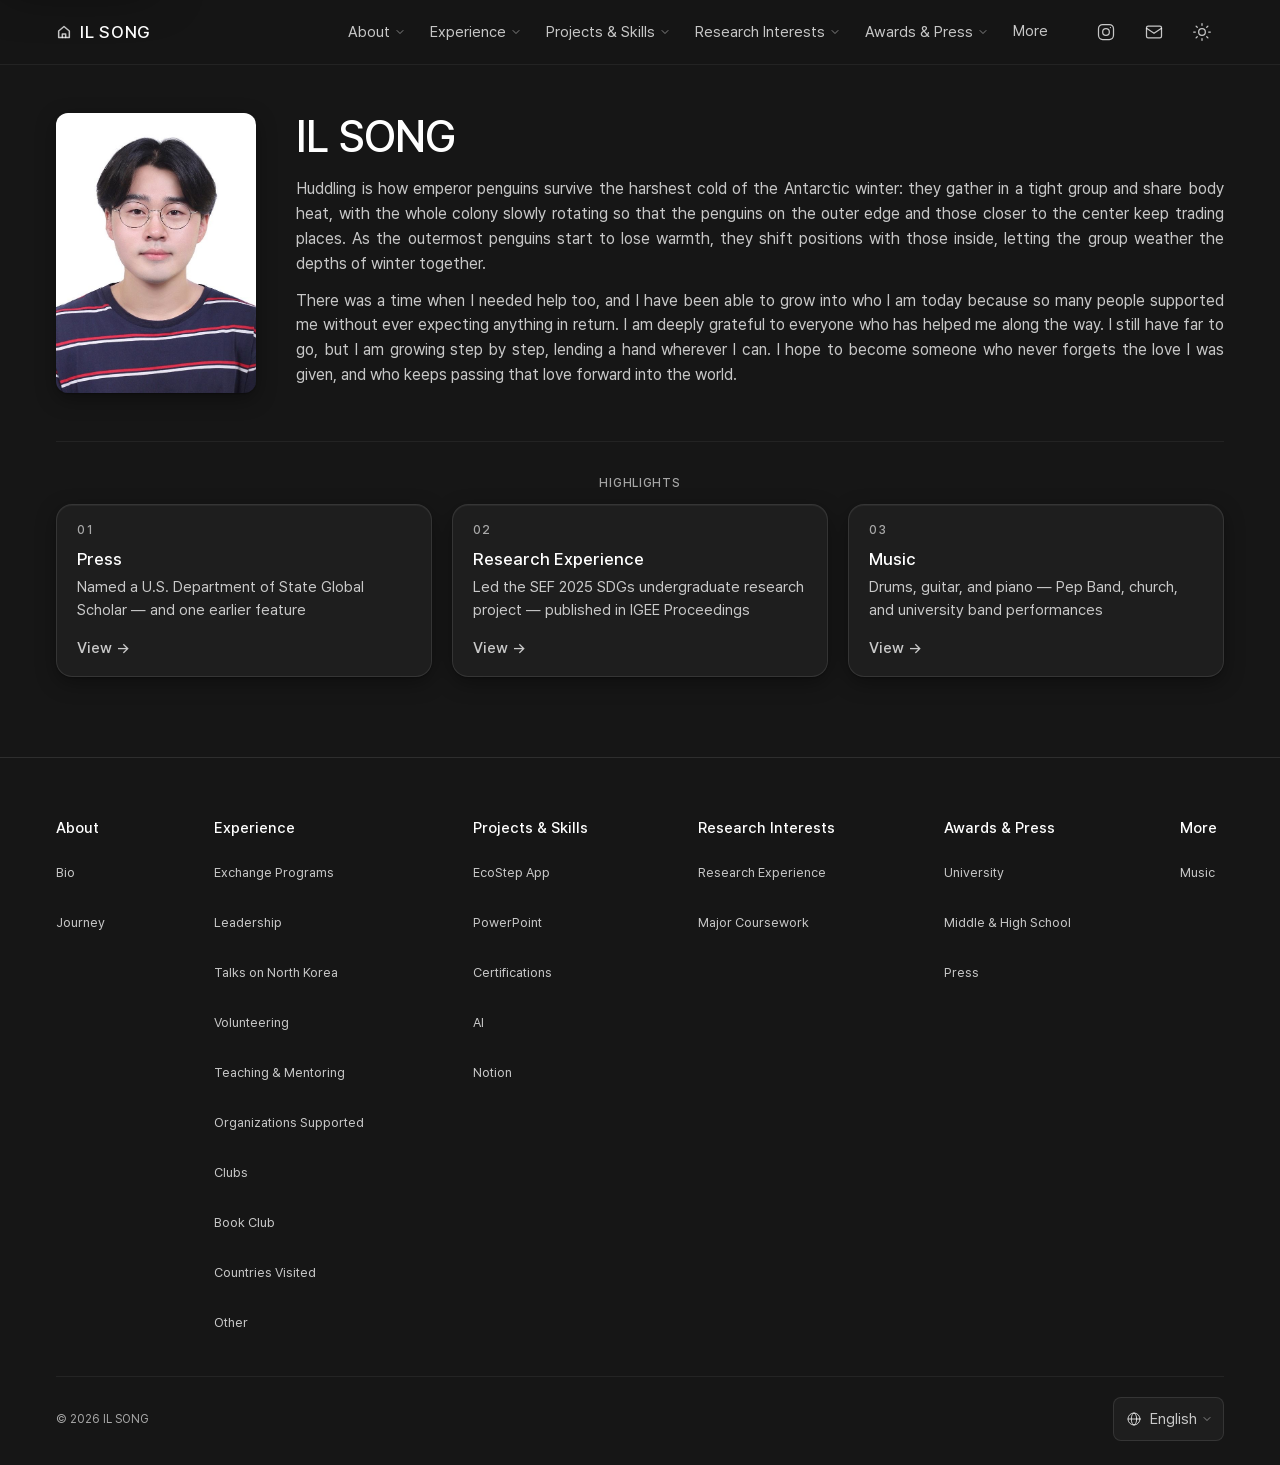
==== commit 5a2a9233: "v7.11 — 사용자 「알아서」 결정 반영: 부분 링크 12곳(66 가 — 연세 경영학·주한미국대사관·UGRAD·Notion, 빌더 표식 링크(부분):) · JS 없음 무동작 ✉·" ====
--- a/index.html
+++ b/index.html
@@ -28,6 +28,7 @@
 <script type="application/ld+json">{"@context":"https://schema.org","@type":"Person","name":"IL SONG","url":"https://songil23.github.io/Personal_Website/","image":"https://songil23.github.io/Personal_Website/images/og.jpg","sameAs":["https://www.instagram.com/songil23/"]}</script>
 <meta name="theme-color" content="#161616">
 <link rel="icon" href="data:image/svg+xml,%3Csvg%20xmlns%3D%22http%3A//www.w3.org/2000/svg%22%20viewBox%3D%220%200%2064%2064%22%3E%3Crect%20width%3D%2264%22%20height%3D%2264%22%20rx%3D%2214%22%20fill%3D%22%23262626%22/%3E%3Ctext%20x%3D%2232%22%20y%3D%2234%22%20text-anchor%3D%22middle%22%20dominant-baseline%3D%22middle%22%20font-family%3D%22system-ui%2C-apple-system%2CSegoe%20UI%2Csans-serif%22%20font-size%3D%2230%22%20font-weight%3D%22500%22%20fill%3D%22%23ffffff%22%3EIS%3C/text%3E%3C/svg%3E">
+<link rel="apple-touch-icon" href="apple-touch-icon.png">
 <style>/* 생성: 절·하위 표시 규칙 */
 html[data-view="home"] .view:not([data-view="home"]){display:none}
 html[data-view="about"] .view:not([data-view="about"]){display:none}
@@ -82,12 +83,10 @@
 html[data-sub="awards/press"] .crumb-sub:not([data-sub="awards/press"]){display:none}
 html[data-sub="more/music"] .sub:not([data-sub="more/music"]){display:none}
 html[data-sub="more/music"] .crumb-sub:not([data-sub="more/music"]){display:none}
-html[data-sub="more/photos-videos"] .sub:not([data-sub="more/photos-videos"]){display:none}
-html[data-sub="more/photos-videos"] .crumb-sub:not([data-sub="more/photos-videos"]){display:none}
 html[data-view] .anchor{display:none}
 </style>
 <script>
-var SITE={"about":["bio","journey"],"experience":["exchange-programs","leadership","north-korea-talks","volunteering","teaching-mentoring","affiliated-organizations","clubs","book-club","countries-visited","other"],"projects":["ecostep","powerpoint","certifications","ai","notion"],"research":["research-experience","coursework"],"awards":["university","high-school","press"],"more":["music","photos-videos"]};
+var SITE={"about":["bio","journey"],"experience":["exchange-programs","leadership","north-korea-talks","volunteering","teaching-mentoring","affiliated-organizations","clubs","book-club","countries-visited","other"],"projects":["ecostep","powerpoint","certifications","ai","notion"],"research":["research-experience","coursework"],"awards":["university","high-school","press"],"more":["music"]};
 (function(){var d=document.documentElement,l='en',t='dark',v='home',u=null,s,h,a,b;
 try{s=localStorage;if(s.getItem('lang')==='ko')l='ko';if(s.getItem('theme')==='light')t='light'}catch(e){}
 d.setAttribute('data-theme',t);d.setAttribute('data-lang',l);d.lang=l;
@@ -100,7 +99,7 @@
 </script>
 <link rel="preload" href="fonts/Pretendard-Regular.woff2" as="font" type="font/woff2" crossorigin>
 <link rel="preload" href="fonts/Pretendard-Medium.woff2" as="font" type="font/woff2" crossorigin>
-<link rel="stylesheet" href="style.css?v=656c4cb7">
+<link rel="stylesheet" href="style.css?v=17b32b9f">
 </head>
 <body>
 <a class="skip" href="#main"><span class="if-ko">본문으로</span><span class="if-en">Skip to content</span></a>
@@ -174,16 +173,8 @@
 </ul>
 </div>
 </li>
-<li class="nav-item" data-section="more">
+<li class="nav-item nav-item-single" data-section="more">
 <a class="nav-link" href="#more"><span lang="ko">기타</span><span lang="en">More</span></a>
-<button class="nav-btn" type="button" aria-expanded="false" aria-controls="menu-more"><span class="nav-label"><span lang="ko">기타</span><span lang="en">More</span></span><svg class="icon icon-caret" viewBox="0 0 24 24" width="12" height="12" fill="none" stroke="currentColor" stroke-width="1.5" stroke-linecap="round" stroke-linejoin="round" aria-hidden="true"><path d="M6 9l6 6 6-6"/></svg></button>
-<div class="menu nav-menu" id="menu-more" hidden>
-<a class="menu-head" href="#more"><span lang="ko">기타</span><span lang="en">More</span><span class="arrow" aria-hidden="true">→</span></a>
-<ul class="menu-list">
-<li><a href="#more/music" data-sub="more/music"><span lang="ko">음악</span><span lang="en">Music</span></a></li>
-<li><a href="#more/photos-videos" data-sub="more/photos-videos"><span lang="ko">사진 &amp; 영상</span><span lang="en">Photos &amp; Videos</span></a></li>
-</ul>
-</div>
 </li>
 </ul></nav>
 <div class="controls">
@@ -234,7 +225,6 @@
 </ul></div>
 <div class="more-group"><a class="menu-head" href="#more"><span lang="ko">기타</span><span lang="en">More</span><span class="arrow" aria-hidden="true">→</span></a><ul class="menu-list">
 <li><a href="#more/music" data-sub="more/music"><span lang="ko">음악</span><span lang="en">Music</span></a></li>
-<li><a href="#more/photos-videos" data-sub="more/photos-videos"><span lang="ko">사진 &amp; 영상</span><span lang="en">Photos &amp; Videos</span></a></li>
 </ul></div>
 </div></div>
 </div>
@@ -273,18 +263,11 @@
 <span class="anchor" id="about/bio"></span>
 <h2 class="sub-title" tabindex="-1"><span lang="ko">소개</span><span lang="en">Bio</span></h2>
 <div class="sub-body">
-<div class="boxes" data-cols="1">
-<article class="entry entry-plain">
-<ul class="entry-lines">
-<li><span lang="ko">자기소개: <span class="tba"><span class="if-ko">나중에 기입</span><span class="if-en">To be added</span></span></span><span lang="en">Introduction: <span class="tba"><span class="if-ko">나중에 기입</span><span class="if-en">To be added</span></span></span></li>
-</ul>
-</article>
-</div>
 <div class="boxes" data-cols="2">
 <section class="group card">
 <h3 class="group-title"><span lang="ko">학력</span><span lang="en">Education</span></h3>
 <ul class="plain">
-<li><a lang="ko" href="https://www.yonsei.ac.kr/sc/index.do" target="_blank" rel="noopener">Yonsei University 경영학 학사 (2023.3 ~ 2027.8)</a><a lang="en" href="https://www.yonsei.ac.kr/sites/en_sc/index.do" target="_blank" rel="noopener">BBA, Business Administration, Yonsei University (2023.3 ~ 2027.8)</a></li>
+<li><span lang="ko"><a href="https://www.yonsei.ac.kr/sc/index.do" target="_blank" rel="noopener">Yonsei University</a> <a href="https://ysb.yonsei.ac.kr/" target="_blank" rel="noopener">경영학</a> 학사 (2023.3 ~ 2027.8)</span><span lang="en">BBA, <a href="https://ysb.yonsei.ac.kr/" target="_blank" rel="noopener">Business Administration</a>, <a href="https://www.yonsei.ac.kr/sites/en_sc/index.do" target="_blank" rel="noopener">Yonsei University</a> (2023.3 ~ 2027.8)</span></li>
 <li><a href="https://www.sgh.waw.pl/en" target="_blank" rel="noopener"><span lang="ko">SGH Warsaw School of Economics 경영학 교환학생 (2026.10 ~ 2027.2)</span><span lang="en">Exchange student in Business Administration, SGH Warsaw School of Economics (2026.10 ~ 2027.2)</span></a></li>
 <li><a href="https://www.uwgb.edu/" target="_blank" rel="noopener"><span lang="ko">University of Wisconsin–Green Bay 경영학 교환학생 (2026.1 ~ 2026.5)</span><span lang="en">Exchange student in Business Administration, University of Wisconsin–Green Bay (2026.1 ~ 2026.5)</span></a></li>
 </ul>
@@ -308,7 +291,7 @@
 <h3 class="group-title">2026</h3>
 <ul class="plain">
 <li><span lang="ko">SGH Warsaw School of Economics 교환학생, 폴란드 (10월 ~ 2027년 2월, Yonsei University 교환 프로그램)</span><span lang="en">Exchange student at SGH Warsaw School of Economics, Poland (October ~ February 2027, Yonsei University Exchange Program)</span></li>
-<li><span lang="ko">University of Wisconsin–Green Bay 교환학생, 미국 (1월 ~ 5월, Fulbright Korea · World Learning · 주한미국대사관 지원)</span><span lang="en">Exchange student at the University of Wisconsin–Green Bay, USA (January ~ May, supported by Fulbright Korea, World Learning, and the U.S. Embassy in Seoul)</span></li>
+<li><span lang="ko">University of Wisconsin–Green Bay 교환학생, 미국 (1월 ~ 5월, Fulbright Korea · World Learning · <a href="https://kr.usembassy.gov/ko/" target="_blank" rel="noopener">주한미국대사관</a> 지원)</span><span lang="en">Exchange student at the University of Wisconsin–Green Bay, USA (January ~ May, supported by Fulbright Korea, World Learning, and the <a href="https://kr.usembassy.gov/" target="_blank" rel="noopener">U.S. Embassy in Seoul</a>)</span></li>
 <li><a href="https://www.uwgb.edu/CMSAssets/provost/AcademicHonors.asp" target="_blank" rel="noopener"><span lang="ko">University of Wisconsin–Green Bay Semester Highest Honors (2026학년도 봄학기)</span><span lang="en">Semester Highest Honors, University of Wisconsin–Green Bay (Spring 2026)</span></a></li>
 <li class="visits"><span class="visit"><img class="flag" src="images/flags/us.svg" alt="" width="20" height="15"><span lang="ko">미국 (위스콘신 · 보스턴 · 뉴욕 · 워싱턴 DC)</span><span lang="en">USA (Wisconsin · Boston · New York · Washington, D.C.)</span></span><span class="visit"><img class="flag" src="images/flags/pl.svg" alt="" width="20" height="15"><span lang="ko">폴란드</span><span lang="en">Poland</span></span></li>
 </ul>
@@ -342,7 +325,7 @@
 <h3 class="group-title">2017 ~ 2022</h3>
 <ul class="plain">
 <li><span lang="ko">고등학교 3년간 성적 우수</span><span lang="en">Strong academic performance throughout high school</span></li>
-<li><span lang="ko">2022 학생회장 · 2021 학생부회장 · 2018 총무</span><span lang="en">2022 School President · 2021 School Vice President · 2018 School Treasurer</span></li>
+<li><span lang="ko">2022 학생회장 · 2021 학생부회장 · 2018 총무</span><span lang="en">2022 Student Council President · 2021 Student Council Vice President · 2018 Student Council Treasurer</span></li>
 <li><span lang="ko">3년간 다수 학기 학업우수상</span><span lang="en">Academic Excellence Awards in multiple semesters across three years of high school</span></li>
 </ul>
 </section>
@@ -405,7 +388,7 @@
 <h3 class="entry-title"><span lang="ko">University of Wisconsin–Green Bay <span class="paren">(미국)</span></span><span lang="en">University of Wisconsin–Green Bay <span class="paren">(USA)</span></span></h3>
 <ul class="entry-lines">
 <li class="date">2026.1 ~ 2026.5</li>
-<li><a href="https://www.globalugrad.org/" target="_blank" rel="noopener"><span lang="ko">UGRAD Program (Global UGRAD, 주한미국대사관·KAEC 후원, World Learning 운영)</span><span lang="en">UGRAD Program (Global UGRAD; sponsored by the U.S. Embassy in Seoul and KAEC, administered by World Learning)</span></a></li>
+<li><span lang="ko"><a href="https://www.globalugrad.org/" target="_blank" rel="noopener">UGRAD Program</a> (Global UGRAD, <a href="https://kr.usembassy.gov/ko/" target="_blank" rel="noopener">주한미국대사관</a>·KAEC 후원, World Learning 운영)</span><span lang="en"><a href="https://www.globalugrad.org/" target="_blank" rel="noopener">UGRAD Program</a> (Global UGRAD; sponsored by the <a href="https://kr.usembassy.gov/" target="_blank" rel="noopener">U.S. Embassy in Seoul</a> and KAEC, administered by World Learning)</span></li>
 <li><a lang="ko" href="https://www.fulbright.or.kr/" target="_blank" rel="noopener">Fulbright Korea 재정 지원</a><a lang="en" href="https://www.fulbright.or.kr/en/" target="_blank" rel="noopener">Financially supported by Fulbright Korea</a></li>
 <li><a href="https://www.worldlearning.org/" target="_blank" rel="noopener"><span lang="ko">World Learning 총괄 지원</span><span lang="en">Administered by World Learning</span></a></li>
 </ul>
@@ -435,9 +418,9 @@
 <article class="entry">
 <h3 class="entry-title"><span lang="ko">중고등학교</span><span lang="en">Middle &amp; High School</span></h3>
 <ul class="entry-lines">
-<li><span lang="ko">2022 학생회장</span><span lang="en">2022 School President</span></li>
-<li><span lang="ko">2021 학생부회장</span><span lang="en">2021 School Vice President</span></li>
-<li><span lang="ko">2018 총무</span><span lang="en">2018 School Treasurer</span></li>
+<li><span lang="ko">2022 학생회장</span><span lang="en">2022 Student Council President</span></li>
+<li><span lang="ko">2021 학생부회장</span><span lang="en">2021 Student Council Vice President</span></li>
+<li><span lang="ko">2018 총무</span><span lang="en">2018 Student Council Treasurer</span></li>
 </ul>
 </article>
 </div>
@@ -547,9 +530,9 @@
 </div>
 <div class="boxes" data-cols="2">
 <article class="entry">
-<h3 class="entry-title"><a lang="ko" href="https://www.miral.org/" target="_blank" rel="noopener">Milal Welfare Foundation</a><a lang="en" href="https://en.miral.org/" target="_blank" rel="noopener">Milal Welfare Foundation</a></h3>
-<ul class="entry-lines">
-<li><a href="https://lighting.miral.org/" target="_blank" rel="noopener"><span lang="ko">Milal Welfare Foundation의 Solar Lantern Project 후원</span><span lang="en">Supporting the Milal Welfare Foundation&#x27;s Solar Lantern Project</span></a></li>
+<h3 class="entry-title"><a lang="ko" href="https://www.miral.org/" target="_blank" rel="noopener">Miral Welfare Foundation</a><a lang="en" href="https://en.miral.org/" target="_blank" rel="noopener">Miral Welfare Foundation</a></h3>
+<ul class="entry-lines">
+<li><a href="https://lighting.miral.org/" target="_blank" rel="noopener"><span lang="ko">Miral Welfare Foundation의 Solar Lantern Project 후원</span><span lang="en">Supporting the Miral Welfare Foundation&#x27;s Solar Lantern Project</span></a></li>
 </ul>
 </article>
 <article class="entry entry-files">
@@ -687,7 +670,8 @@
 </div>
 <figcaption><span class="if-ko">지도: Roke, “<a href="https://commons.wikimedia.org/wiki/File:A_large_blank_world_map_with_oceans_marked_in_blue.PNG" target="_blank" rel="noopener">A large blank world map with oceans marked in blue</a>”(Petr Dlouhý 원작), Wikimedia Commons, CC BY-SA 3.0. 점은 추가.</span><span class="if-en">Map: “<a href="https://commons.wikimedia.org/wiki/File:A_large_blank_world_map_with_oceans_marked_in_blue.PNG" target="_blank" rel="noopener">A large blank world map with oceans marked in blue</a>” by Roke (after Petr Dlouhý), Wikimedia Commons, CC BY-SA 3.0. Dots added.</span></figcaption>
 </figure>
-<div class="boxes" data-cols="6">
+<div class="boxes" data-cols="flow">
+<div class="col">
 <section class="group card">
 <h3 class="group-title"><span lang="ko">아시아</span><span lang="en">Asia</span></h3>
 <ul class="plain">
@@ -701,6 +685,8 @@
 <li><img class="flag" src="images/flags/jp.svg" alt="" width="20" height="15"><span lang="ko">일본</span><span lang="en">Japan</span></li>
 </ul>
 </section>
+</div>
+<div class="col">
 <section class="group card">
 <h3 class="group-title"><span lang="ko">아메리카</span><span lang="en">Americas</span></h3>
 <ul class="plain">
@@ -714,24 +700,7 @@
 <li><img class="flag" src="images/flags/pl.svg" alt="" width="20" height="15"><span lang="ko">폴란드</span><span lang="en">Poland</span></li>
 </ul>
 </section>
-<section class="group card">
-<h3 class="group-title"><span lang="ko">아프리카</span><span lang="en">Africa</span></h3>
-<ul class="plain">
-<li><span class="tba"><span class="if-ko">나중에 기입</span><span class="if-en">To be added</span></span></li>
-</ul>
-</section>
-<section class="group card">
-<h3 class="group-title"><span lang="ko">오세아니아</span><span lang="en">Oceania</span></h3>
-<ul class="plain">
-<li><span class="tba"><span class="if-ko">나중에 기입</span><span class="if-en">To be added</span></span></li>
-</ul>
-</section>
-<section class="group card">
-<h3 class="group-title"><span lang="ko">남극</span><span lang="en">Antarctica</span></h3>
-<ul class="plain">
-<li><span class="tba"><span class="if-ko">나중에 기입</span><span class="if-en">To be added</span></span></li>
-</ul>
-</section>
+</div>
 </div>
 </div>
 </section>
@@ -871,7 +840,7 @@
 <div class="boxes" data-cols="1">
 <article class="entry entry-plain">
 <ul class="entry-lines">
-<li><span lang="ko">필요한 기능은 직접 만들어서 사용</span><span lang="en"><span class="tba"><span class="if-ko">나중에 기입</span><span class="if-en">To be added</span></span></span></li>
+<li><span lang="ko">필요한 기능은 직접 만들어서 사용</span><span lang="en">Building the features I need myself and putting them to use</span></li>
 </ul>
 </article>
 </div>
@@ -884,7 +853,7 @@
 <div class="boxes" data-cols="1">
 <article class="entry entry-plain">
 <ul class="entry-lines">
-<li><span lang="ko">Notion으로 자료를 체계적으로 정리하고 시각화</span><span lang="en"><span class="tba"><span class="if-ko">나중에 기입</span><span class="if-en">To be added</span></span></span></li>
+<li><span lang="ko"><a href="https://www.notion.com/" target="_blank" rel="noopener">Notion</a>으로 자료를 체계적으로 정리하고 시각화</span><span lang="en">Organizing and visualizing information systematically in <a href="https://www.notion.com/" target="_blank" rel="noopener">Notion</a></span></li>
 </ul>
 </article>
 </div>
@@ -1036,7 +1005,7 @@
 <div class="boxes" data-cols="2">
 <article class="entry entry-plain">
 <ul class="entry-lines">
-<li><span lang="ko">2022 학생회장 · 2021 학생부회장 · 2018 총무</span><span lang="en">2022 School President · 2021 School Vice President · 2018 School Treasurer</span></li>
+<li><span lang="ko">2022 학생회장 · 2021 학생부회장 · 2018 총무</span><span lang="en">2022 Student Council President · 2021 Student Council Vice President · 2018 Student Council Treasurer</span></li>
 <li><span lang="ko">3년간 다수 학기 학업우수상</span><span lang="en">Academic Excellence Awards in multiple semesters across three years of high school</span></li>
 </ul>
 </article>
@@ -1117,15 +1086,11 @@
 </section>
 </section>
 <section class="view" id="view-more" data-view="more">
-<p class="crumb"><a href="#more"><span lang="ko">기타</span><span lang="en">More</span></a><span class="crumb-sep" aria-hidden="true">/</span><span class="crumb-sub" data-sub="more/music"><span lang="ko">음악</span><span lang="en">Music</span></span><span class="crumb-sub" data-sub="more/photos-videos"><span lang="ko">사진 &amp; 영상</span><span lang="en">Photos &amp; Videos</span></span></p>
+<p class="crumb"><a href="#more"><span lang="ko">기타</span><span lang="en">More</span></a><span class="crumb-sep" aria-hidden="true">/</span><span class="crumb-sub" data-sub="more/music"><span lang="ko">음악</span><span lang="en">Music</span></span></p>
 <span class="anchor" id="more"></span>
 <header class="view-head">
 <h1 class="view-title" tabindex="-1"><span lang="ko">기타</span><span lang="en">More</span></h1>
 <p class="view-desc"><span lang="ko">드럼 · 기타 · 피아노 · 사진 · 영상</span><span lang="en">Drums · Guitar · Piano · Photos · Videos</span></p>
-<nav class="subnav" aria-labelledby="label-subnav-more"><span class="sr" id="label-subnav-more"><span lang="ko">이 절 안에서</span><span lang="en">In this section</span></span><ul>
-<li><a href="#more/music" data-sub="more/music"><span lang="ko">음악</span><span lang="en">Music</span></a></li>
-<li><a href="#more/photos-videos" data-sub="more/photos-videos"><span lang="ko">사진 &amp; 영상</span><span lang="en">Photos &amp; Videos</span></a></li>
-</ul></nav>
 </header>
 <section class="sub" id="sub-more-music" data-sub="more/music">
 <span class="anchor" id="more/music"></span>
@@ -1165,19 +1130,6 @@
 <figure class="video"><div class="frame"><iframe src="https://www.youtube-nocookie.com/embed/fsn4_qrhxc8" title="Video 2" loading="lazy" allow="accelerometer; autoplay; clipboard-write; encrypted-media; gyroscope; picture-in-picture; web-share" referrerpolicy="strict-origin-when-cross-origin" allowfullscreen></iframe><a class="video-fallback" href="https://www.youtube.com/watch?v=fsn4_qrhxc8" target="_blank" rel="noopener" hidden><span class="if-ko">YouTube에서 보기</span><span class="if-en">Watch on YouTube</span></a></div><figcaption><span lang="ko">영상 2</span><span lang="en">Video 2</span></figcaption></figure>
 </div>
 </section>
-</div>
-</section>
-<section class="sub" id="sub-more-photos-videos" data-sub="more/photos-videos">
-<span class="anchor" id="more/photos-videos"></span>
-<h2 class="sub-title" tabindex="-1"><span lang="ko">사진 &amp; 영상</span><span lang="en">Photos &amp; Videos</span></h2>
-<div class="sub-body">
-<div class="boxes" data-cols="1">
-<article class="entry entry-plain">
-<ul class="entry-lines">
-<li><span class="tba"><span class="if-ko">나중에 기입</span><span class="if-en">To be added</span></span></li>
-</ul>
-</article>
-</div>
 </div>
 </section>
 </section>
@@ -1224,14 +1176,13 @@
 <div class="footer-col"><a class="footer-head" href="#more/music"><span lang="ko">기타</span><span lang="en">More</span></a>
 <ul>
 <li><a href="#more/music"><span lang="ko">음악</span><span lang="en">Music</span></a></li>
-<li><a href="#more/photos-videos"><span lang="ko">사진 &amp; 영상</span><span lang="en">Photos &amp; Videos</span></a></li>
 </ul></div>
 </nav>
 <div class="footer-bottom"><p class="copyright">© 2026 IL SONG</p>
 <div class="disclosure lang"><button class="ctl lang-btn" type="button" aria-expanded="false" aria-controls="menu-lang-f"><svg class="icon icon-globe" viewBox="0 0 24 24" width="16" height="16" fill="none" stroke="currentColor" stroke-width="1.5" stroke-linecap="round" stroke-linejoin="round" aria-hidden="true"><circle cx="12" cy="12" r="9"/><path d="M3 12h18"/><ellipse cx="12" cy="12" rx="4" ry="9"/></svg><span class="sr"><span class="if-ko">언어: </span><span class="if-en">Language: </span></span><span class="lang-label"><span class="if-ko">한국어</span><span class="if-en">English</span></span><svg class="icon icon-caret" viewBox="0 0 24 24" width="12" height="12" fill="none" stroke="currentColor" stroke-width="1.5" stroke-linecap="round" stroke-linejoin="round" aria-hidden="true"><path d="M6 9l6 6 6-6"/></svg></button>
 <ul class="menu lang-menu" id="menu-lang-f" hidden><li><button type="button" data-lang="en" lang="en">English<svg class="icon icon-check" viewBox="0 0 24 24" width="14" height="14" fill="none" stroke="currentColor" stroke-width="1.5" stroke-linecap="round" stroke-linejoin="round" aria-hidden="true"><path d="M5 12.5l4.5 4.5L19 7.5"/></svg></button></li><li><button type="button" data-lang="ko" lang="ko">한국어<svg class="icon icon-check" viewBox="0 0 24 24" width="14" height="14" fill="none" stroke="currentColor" stroke-width="1.5" stroke-linecap="round" stroke-linejoin="round" aria-hidden="true"><path d="M5 12.5l4.5 4.5L19 7.5"/></svg></button></li></ul></div></div>
 </div></footer>
-<script src="app.js?v=d79e756c"></script>
+<script src="app.js?v=4681bea1"></script>
 <!-- 2026-09-17 codex: 공유 대표 사진 Open Graph 메타정보 추가 -->
 </body>
 </html>
--- a/style.css
+++ b/style.css
@@ -4,8 +4,12 @@
    키프레임 안의 opacity·scale·translate 숫자(-2px 들어올림 포함).
    그 밖에 명세가 직접 주는 수치(200·360·140·20×15 …)는 :root 토큰으로 올려 두고 여기서 쓴다.
    표시 전환(.view/.sub 숨김)은 index.html head의 생성 <style>이 담당한다. 여기서는 숨기지 않는다.
-   v4 사본: 임시/v4_2026-09-17/style.css (v3는 임시/v3_2026-09-17/, v2는 임시/v2_2026-09-17/).
-   v5에서 바꾼 자리마다 "v6:" 주석으로 이유를 남겼다(v5·v4·v3 주석은 그대로 둔다). */
+   v4 사본: 임시/v4_2026-09-17/style.css (v3는 임시/v3_2026-09-17/, v2는 임시/v2_2026-09-17/ — 셋 다 2026-09-27·29 정리로 휴지통, 이력).
+   v5에서 바꾼 자리마다 "v6:" 주석으로 이유를 남겼다(v5·v4·v3 주석은 그대로 둔다).
+   v7.10(2026-09-29, §2-v7.10): dvh·color-mix 폴백을 앞줄 → @supports not 블록으로(var()가 든 뒷줄은 파싱을 통과해
+   미지원 브라우저에서 계산 단계 무효 = 초기값이라 앞줄 폴백이 먹지 않았다) · :has 혼합 선택자 목록 분리 · aspect-ratio 폴백.
+   v7.11(2026-09-30, §2-v7.11): JS 없음 화면의 무동작 ✉·테마·언어 버튼 숨김(@media screen — 인쇄 메일 목록 보존) ·
+   제목뿐인 사진 상자(BICA) 사진 폭 상한 --photo-solo 760(≥834) · tall-left 캡션 얹힘 삭제 → 다른 사진과 같이 사진 아래. */
 
 /* ─────────────────────────────────────────────  1. 서체 */
 @font-face {
@@ -115,6 +119,7 @@
   --flag-shift: -2px;             /* 추가(§5): 국기 vertical-align */
   --file-h: 200px;                /* v5(§2-v5): PDF 첫 장 미리보기 높이 상한 */
   --article-w: 760px;             /* v7.0(§2-v7.0 P): 기사 펼침 패널의 최대 폭(읽기 열) */
+  --photo-solo: 760px;            /* v7.11(§2-v7.11, 질문 65①): 제목뿐인 사진 상자(BICA) 사진 폭 상한 — --article-w와 같은 값이지만 뜻이 달라 따로 */
   --blur: 16px;                   /* v5(§2-v5): 12 → 16. 헤더·빵부스러기 글래스가 같이 쓴다 */
 
   /* 전환 (§1·§6-v4) — 전부 300ms 미만 */
@@ -283,8 +288,9 @@
   inset: 0;
   z-index: -1;
   pointer-events: none;
-  background: var(--bg);
-  /* v5(§2-v5): 92% → 70%(blur는 --blur 토큰이 12 → 16). 앞줄 var(--bg)는 color-mix 미지원 폴백 */
+  /* v5(§2-v5): 92% → 70%(blur는 --blur 토큰이 12 → 16).
+     v7.10(§2-v7.10): 앞줄 `background: var(--bg)`는 폴백이 아니었다(뒷줄의 var() 때문에 미지원 브라우저에서
+     계산 단계 무효 → 초기값 transparent) → 지우고 폴백은 .crumb 뒤 @supports not 블록 */
   background: color-mix(in srgb, var(--bg) 70%, transparent);
   backdrop-filter: blur(var(--blur));
   -webkit-backdrop-filter: blur(var(--blur));
@@ -394,8 +400,7 @@
   width: max-content;            /* v3: 항목이 두 줄로 깨지지 않게 */
   min-width: min(var(--menu-min), calc(100vw - var(--gutter) * 2));
   max-width: calc(100vw - var(--gutter) * 2);
-  max-height: min(var(--menu-height), calc(100vh - var(--header) - var(--s-16)));
-  max-height: min(var(--menu-height), calc(100dvh - var(--header) - var(--s-16)));
+  max-height: min(var(--menu-height), calc(100dvh - var(--header) - var(--s-16)));   /* dvh 미지원 폴백은 이 규칙 뒤 @supports not(v7.10) */
   overflow-y: auto;
   overscroll-behavior: contain;
   scroll-padding-block: var(--s-8);
@@ -415,6 +420,12 @@
     border-color var(--ease),
     box-shadow var(--ease);
 }
+/* v7.10(§2-v7.10): dvh 미지원 폴백 — 옛 앞줄 vh 폴백은 먹지 않았다: var()가 든 뒷줄(dvh)이 파싱을 통과한 뒤 계산 단계에서 무효가 되면
+   앞줄로 돌아가지 않고 초기값(max-height: none → 긴 ⋯ 메뉴가 화면 밖)이 된다(Codex Z12 #3).
+   지원 브라우저는 이 블록을 건너뛴다(화면 변화 0). 인쇄 .contact-menu { max-height: none }은 뒤라 그대로 이긴다 */
+@supports not (height: 100dvh) {
+  .menu { max-height: min(var(--menu-height), calc(100vh - var(--header) - var(--s-16))); }
+}
 /* blur 미지원 환경은 위의 불투명 바탕 유지. 보조 글자는 사진 위에서도 읽히게 82%. */
 @supports ((backdrop-filter: blur(1px)) or (-webkit-backdrop-filter: blur(1px))) and (background: color-mix(in srgb, white, transparent)) {
   .menu {
@@ -831,11 +842,15 @@
   border-bottom-right-radius: var(--r-12);
   font-size: var(--text-caption);
   color: var(--ink-3);
-  background: var(--bg);
-  background: color-mix(in srgb, var(--bg) 70%, transparent);
+  background: color-mix(in srgb, var(--bg) 70%, transparent);   /* 미지원 폴백은 이 규칙 뒤 @supports not(v7.10) */
   backdrop-filter: blur(var(--blur));
   -webkit-backdrop-filter: blur(var(--blur));
   transition: background-color var(--ease);   /* v5: 테마 전환 */
+}
+/* v7.10(§2-v7.10): color-mix 미지원 폴백 — 헤더 바탕 층·빵부스러기를 불투명 --bg로(없으면 바탕 투명 → 스크롤 중 글자 겹침).
+   지원 브라우저는 이 블록을 건너뛴다(화면 변화 0). 인쇄는 둘 다 display: none */
+@supports not (background: color-mix(in srgb, white, transparent)) {
+  .site-header::before, .crumb { background: var(--bg); }
 }
 .crumb::after {
   content: "";
@@ -1256,7 +1271,7 @@
   font-size: var(--text-md);
   line-height: 1.7;
   color: var(--ink);
-  text-align: justify;           /* v7.0 2026-09-22 사용자: 기사 본문도 양쪽 정렬(홈 소개글 v6.6과 같은 예외). ≥834만 — ≤833은 아래 미디어 블록에서 left(§2-v7.6) */
+  text-align: justify;           /* v7.0 2026-09-22 사용자: 기사 본문도 양쪽 정렬(홈 소개글 v6.6과 같은 예외). 전 폭 — v7.9 2026-09-29 사용자: 모바일도 양쪽 정렬, ≤833 left(§2-v7.6) 철회(§2-v7.9) */
   text-indent: 2.5em;
   -webkit-hyphens: auto;
   hyphens: auto;                 /* 영어(article[lang=en]) — 낱말 간격이 벌어지지 않게 */
@@ -1343,8 +1358,7 @@
 @media (max-width: 833px) {
   .press-panel > .press-scan { margin: calc(var(--s-16) * -1) calc(var(--s-20) * -1) 0; }
   .press-panel > .press-scan img { border-radius: var(--r-12) var(--r-12) var(--r-8) var(--r-8); }
-  /* 2026-09-28(§2-v7.6): justify가 좁은 열에서 낱말 간격을 벌렸다 — 390 공백 2배↑ 줄 45/90·60/138 → left 주입 0(임시/2026-09-27_종합수정/측정_기사간격.md). indent·hyphens·margin 그대로 */
-  .article p { text-align: left; }
+  /* v7.9 2026-09-29 사용자: 모바일도 양쪽 정렬 — v7.6 left 철회(§2-v7.9). .article p는 기본 규칙의 justify가 전 폭에 걸린다 */
 }
 
 /* group */
@@ -1420,19 +1434,8 @@
   color: var(--ink-2);
   text-wrap: pretty;             /* v6.9(M-1) */
 }
-/* v3 검증: 세로 1 + 가로 2 배치는 캡션을 사진 위에 얹는다 — 캡션 두 줄 높이만큼 세로 사진이 잘리던 것(834에서 8%)이 gap 20px분(≤3.5%)으로 준다 */
-.photos.tall-left > .photo { position: relative; }
-.photos.tall-left > .photo > figcaption {
-  position: absolute;
-  left: var(--s-12);
-  bottom: var(--s-12);
-  margin: 0;
-  padding: var(--s-4) var(--s-10);
-  border-radius: var(--r-6);
-  background: var(--surface);
-  color: var(--ink);
-  box-shadow: var(--shadow-sm);
-}
+/* v7.11(§2-v7.11, 질문 65②나): 세로 1 + 가로 2(tall-left) 캡션을 사진 위에 얹던 규칙(v3)을 지웠다 —
+   다른 사진 캡션과 같이 위 `.photo > figcaption`(사진 아래 8, small, --ink-2)을 따른다 */
 
 /* 영상 (§5) */
 .videos {
@@ -1508,6 +1511,12 @@
   animation: twinkle var(--tw-dur, var(--tw-dur-default)) ease-in-out var(--tw-delay, 0s) infinite alternate;
 }
 html[data-theme="dark"] .dot { background: var(--accent-ink); }
+/* v7.10(§2-v7.10): aspect-ratio 미지원 폴백 — 지도 상자·점의 높이가 0(지도·점이 사라짐)이던 것을 padding 비율로.
+   % padding은 폭(지도 상자 = 부모 폭, 점 = 지도 상자 폭) 기준이라 비율이 같다. 지원 브라우저는 건너뛴다 */
+@supports not (aspect-ratio: 1) {
+  .map-img { height: 0; padding-top: calc(100% * 2515 / 4977); }
+  .dot { height: 0; padding-top: clamp(3px, 0.5%, var(--dot)); }
+}
 .map > figcaption {
   margin-top: var(--s-8);
   font-size: var(--text-caption);
@@ -1852,6 +1861,7 @@
     align-items: start;
   }
   .entry.has-photo:not(:has(.entry-lines)) { grid-template-columns: 1fr; }   /* v3 검증: 제목뿐이면 왼쪽이 비어 보여 사진을 전체 폭으로(BICA) */
+  .entry.has-photo:not(:has(.entry-lines)) > .photo { max-width: var(--photo-solo); }   /* v7.11(§2-v7.11, 질문 65①나-1): 1440×900에서 사진+캡션이 한 화면(570 < 795) — 왼쪽 정렬, 834·모바일 불변(상자 안 폭 >760인 약 ≥880부터). :has 미지원은 위 줄과 함께 무시 → 그 앞 1fr 1fr가 남아 2열(v7.11 이전 폴백 그대로, Codex Z13 #6) */
   .entry.has-photo > .photo { margin-top: 0; }       /* 2026-09-28(§2-v7.6): grid gap 20이 대신한다 */
 
   /* v5(§2-v5): 글 | 파일 카드. 카드 열은 내용 폭(auto) */
@@ -1895,7 +1905,13 @@
      `.files { grid-column: 2 }`는 제목·줄·카드가 다 있는 상자에서 카드가 3열로 새지 않게 못박는 것.
      남는 치우침: 834 en 「관련 자료」만 +25.97(1열이 제목 min-content 71.20에 걸려 3열이 19.27로 눌린다).
      1920·1440·1280·1200·1024·900은 en·ko 모두 0. 실측은 `임시/2026-09-23_v73_검증/보고_css_v73.md`. */
-  .sub-center-body .entry:not(.entry-plain),
+  /* v7.10(§2-v7.10): :has 미지원이면 쉼표 목록 전체가 무효 → 옆 선택자까지 죽는다 → 두 규칙으로(선언 동일) */
+  .sub-center-body .entry:not(.entry-plain) {
+    display: grid;
+    grid-template-columns: 1fr auto 1fr;
+    gap: 0 var(--s-12);
+    align-items: start;
+  }
   .sub-center-body .entry.has-file:not(:has(.entry-lines)) {
     display: grid;
     grid-template-columns: 1fr auto 1fr;
@@ -1985,7 +2001,7 @@
     flex: 1;
     min-height: 0;
     height: 100%;
-    object-fit: cover;           /* gap·캡션만큼 ≤5% 잘림 — 알고 남김(§5) */
+    object-fit: cover;           /* gap·캡션만큼 ≤8% 잘림(834 7.8%·1440 5.1%) — 알고 남김(§5 · v7.11 캡션이 사진 아래로 가며 ≤5% → ≤8%) */
   }
 
   .videos { grid-template-columns: repeat(2, minmax(0, 1fr)); }
@@ -2080,6 +2096,14 @@
   overflow: visible;
   clip-path: none;
   white-space: normal;
+}
+/* v7.11(§2-v7.11, 질문 63①가 = 후보 B): JS가 없으면 ✉ 팝오버·테마·언어 메뉴는 눌러도 아무 일이 없다 → 화면에서만 숨긴다.
+   `.ctl-contact`만 숨기면 감싼 `.disclosure.contact`가 0×0으로 남아 flex gap 4를 먹어 인스타가 4px 덜 붙는다 → 감싼 상자째.
+   반드시 @media screen 안 — 밖이면 이 규칙(0,3,1)이 인쇄의 `.disclosure.contact { display:block }`(0,2,0)을 이겨 종이의 메일 목록이 0/4 */
+@media screen {
+  html:not([data-view]) .disclosure.contact,
+  html:not([data-view]) .ctl-theme,
+  html:not([data-view]) .disclosure.lang { display: none; }
 }
 
 /* ─────────────────────────────────────────────  18. 동작 최소화 (§6-v4 · v5 변경은 §2-v5)
@@ -2213,7 +2237,6 @@
   .entry,
   .group.card,
   .sub-body.timeline,                          /* v7.5(R10): 연혁 상자 — 목록에서 빠져 인쇄에 그림자 두 겹이 남았다 */
-  .photos.tall-left > .photo > figcaption,     /* v7.5(R10 같은 원인): 사진 위 캡션 배지 */
   .photo > img,
   .hero-photo { box-shadow: none; }
 
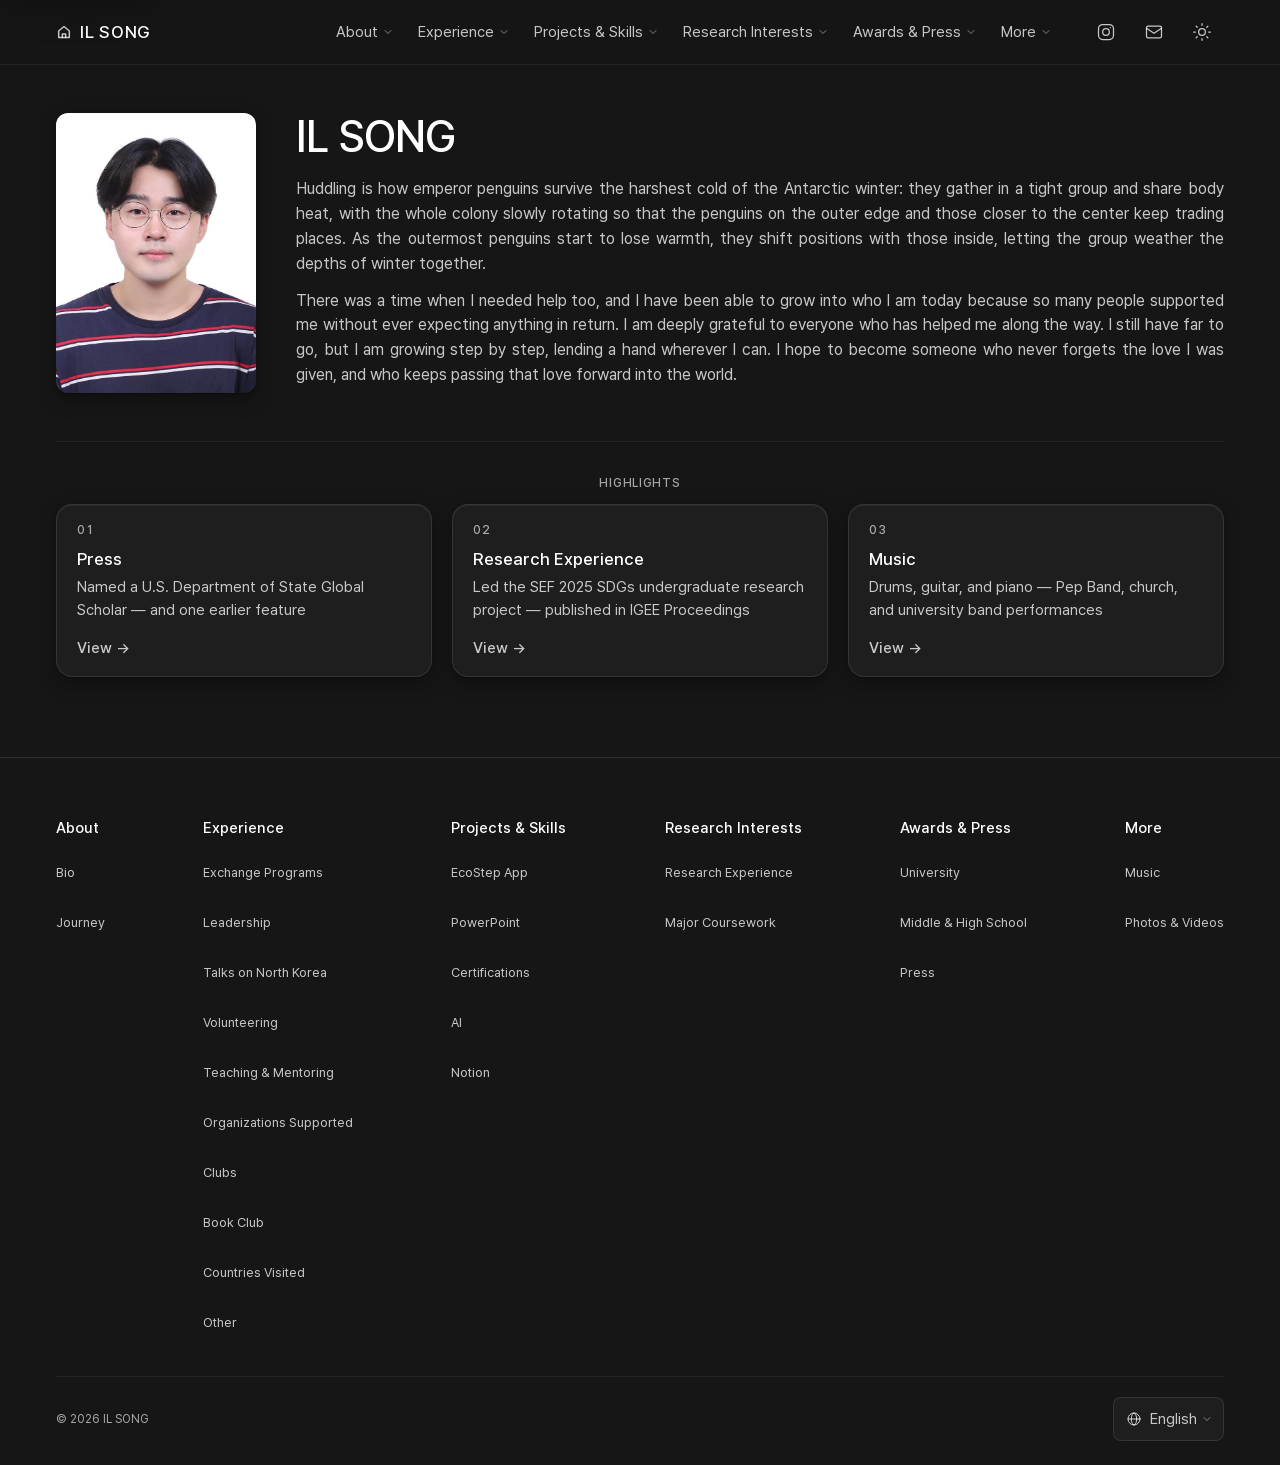
==== commit dbfadd68: "v7.12 — 사용자 지시: v7.11 삭제 3곳 복원(Bio 자기소개·빈 대륙 3·More 사진 & 영상) · 북한 관련 강연 ≥834 [BICA | 상자 3 세로](사진 760" ====
--- a/index.html
+++ b/index.html
@@ -83,10 +83,12 @@
 html[data-sub="awards/press"] .crumb-sub:not([data-sub="awards/press"]){display:none}
 html[data-sub="more/music"] .sub:not([data-sub="more/music"]){display:none}
 html[data-sub="more/music"] .crumb-sub:not([data-sub="more/music"]){display:none}
+html[data-sub="more/photos-videos"] .sub:not([data-sub="more/photos-videos"]){display:none}
+html[data-sub="more/photos-videos"] .crumb-sub:not([data-sub="more/photos-videos"]){display:none}
 html[data-view] .anchor{display:none}
 </style>
 <script>
-var SITE={"about":["bio","journey"],"experience":["exchange-programs","leadership","north-korea-talks","volunteering","teaching-mentoring","affiliated-organizations","clubs","book-club","countries-visited","other"],"projects":["ecostep","powerpoint","certifications","ai","notion"],"research":["research-experience","coursework"],"awards":["university","high-school","press"],"more":["music"]};
+var SITE={"about":["bio","journey"],"experience":["exchange-programs","leadership","north-korea-talks","volunteering","teaching-mentoring","affiliated-organizations","clubs","book-club","countries-visited","other"],"projects":["ecostep","powerpoint","certifications","ai","notion"],"research":["research-experience","coursework"],"awards":["university","high-school","press"],"more":["music","photos-videos"]};
 (function(){var d=document.documentElement,l='en',t='dark',v='home',u=null,s,h,a,b;
 try{s=localStorage;if(s.getItem('lang')==='ko')l='ko';if(s.getItem('theme')==='light')t='light'}catch(e){}
 d.setAttribute('data-theme',t);d.setAttribute('data-lang',l);d.lang=l;
@@ -99,7 +101,7 @@
 </script>
 <link rel="preload" href="fonts/Pretendard-Regular.woff2" as="font" type="font/woff2" crossorigin>
 <link rel="preload" href="fonts/Pretendard-Medium.woff2" as="font" type="font/woff2" crossorigin>
-<link rel="stylesheet" href="style.css?v=17b32b9f">
+<link rel="stylesheet" href="style.css?v=e8e4e383">
 </head>
 <body>
 <a class="skip" href="#main"><span class="if-ko">본문으로</span><span class="if-en">Skip to content</span></a>
@@ -173,8 +175,16 @@
 </ul>
 </div>
 </li>
-<li class="nav-item nav-item-single" data-section="more">
+<li class="nav-item" data-section="more">
 <a class="nav-link" href="#more"><span lang="ko">기타</span><span lang="en">More</span></a>
+<button class="nav-btn" type="button" aria-expanded="false" aria-controls="menu-more"><span class="nav-label"><span lang="ko">기타</span><span lang="en">More</span></span><svg class="icon icon-caret" viewBox="0 0 24 24" width="12" height="12" fill="none" stroke="currentColor" stroke-width="1.5" stroke-linecap="round" stroke-linejoin="round" aria-hidden="true"><path d="M6 9l6 6 6-6"/></svg></button>
+<div class="menu nav-menu" id="menu-more" hidden>
+<a class="menu-head" href="#more"><span lang="ko">기타</span><span lang="en">More</span><span class="arrow" aria-hidden="true">→</span></a>
+<ul class="menu-list">
+<li><a href="#more/music" data-sub="more/music"><span lang="ko">음악</span><span lang="en">Music</span></a></li>
+<li><a href="#more/photos-videos" data-sub="more/photos-videos"><span lang="ko">사진 &amp; 영상</span><span lang="en">Photos &amp; Videos</span></a></li>
+</ul>
+</div>
 </li>
 </ul></nav>
 <div class="controls">
@@ -225,6 +235,7 @@
 </ul></div>
 <div class="more-group"><a class="menu-head" href="#more"><span lang="ko">기타</span><span lang="en">More</span><span class="arrow" aria-hidden="true">→</span></a><ul class="menu-list">
 <li><a href="#more/music" data-sub="more/music"><span lang="ko">음악</span><span lang="en">Music</span></a></li>
+<li><a href="#more/photos-videos" data-sub="more/photos-videos"><span lang="ko">사진 &amp; 영상</span><span lang="en">Photos &amp; Videos</span></a></li>
 </ul></div>
 </div></div>
 </div>
@@ -263,6 +274,13 @@
 <span class="anchor" id="about/bio"></span>
 <h2 class="sub-title" tabindex="-1"><span lang="ko">소개</span><span lang="en">Bio</span></h2>
 <div class="sub-body">
+<div class="boxes" data-cols="1">
+<article class="entry entry-plain">
+<ul class="entry-lines">
+<li><span lang="ko">자기소개: <span class="tba"><span class="if-ko">나중에 기입</span><span class="if-en">To be added</span></span></span><span lang="en">Introduction: <span class="tba"><span class="if-ko">나중에 기입</span><span class="if-en">To be added</span></span></span></li>
+</ul>
+</article>
+</div>
 <div class="boxes" data-cols="2">
 <section class="group card">
 <h3 class="group-title"><span lang="ko">학력</span><span lang="en">Education</span></h3>
@@ -670,8 +688,7 @@
 </div>
 <figcaption><span class="if-ko">지도: Roke, “<a href="https://commons.wikimedia.org/wiki/File:A_large_blank_world_map_with_oceans_marked_in_blue.PNG" target="_blank" rel="noopener">A large blank world map with oceans marked in blue</a>”(Petr Dlouhý 원작), Wikimedia Commons, CC BY-SA 3.0. 점은 추가.</span><span class="if-en">Map: “<a href="https://commons.wikimedia.org/wiki/File:A_large_blank_world_map_with_oceans_marked_in_blue.PNG" target="_blank" rel="noopener">A large blank world map with oceans marked in blue</a>” by Roke (after Petr Dlouhý), Wikimedia Commons, CC BY-SA 3.0. Dots added.</span></figcaption>
 </figure>
-<div class="boxes" data-cols="flow">
-<div class="col">
+<div class="boxes" data-cols="6">
 <section class="group card">
 <h3 class="group-title"><span lang="ko">아시아</span><span lang="en">Asia</span></h3>
 <ul class="plain">
@@ -685,8 +702,6 @@
 <li><img class="flag" src="images/flags/jp.svg" alt="" width="20" height="15"><span lang="ko">일본</span><span lang="en">Japan</span></li>
 </ul>
 </section>
-</div>
-<div class="col">
 <section class="group card">
 <h3 class="group-title"><span lang="ko">아메리카</span><span lang="en">Americas</span></h3>
 <ul class="plain">
@@ -700,7 +715,24 @@
 <li><img class="flag" src="images/flags/pl.svg" alt="" width="20" height="15"><span lang="ko">폴란드</span><span lang="en">Poland</span></li>
 </ul>
 </section>
-</div>
+<section class="group card">
+<h3 class="group-title"><span lang="ko">아프리카</span><span lang="en">Africa</span></h3>
+<ul class="plain">
+<li><span class="tba"><span class="if-ko">나중에 기입</span><span class="if-en">To be added</span></span></li>
+</ul>
+</section>
+<section class="group card">
+<h3 class="group-title"><span lang="ko">오세아니아</span><span lang="en">Oceania</span></h3>
+<ul class="plain">
+<li><span class="tba"><span class="if-ko">나중에 기입</span><span class="if-en">To be added</span></span></li>
+</ul>
+</section>
+<section class="group card">
+<h3 class="group-title"><span lang="ko">남극</span><span lang="en">Antarctica</span></h3>
+<ul class="plain">
+<li><span class="tba"><span class="if-ko">나중에 기입</span><span class="if-en">To be added</span></span></li>
+</ul>
+</section>
 </div>
 </div>
 </section>
@@ -1086,11 +1118,15 @@
 </section>
 </section>
 <section class="view" id="view-more" data-view="more">
-<p class="crumb"><a href="#more"><span lang="ko">기타</span><span lang="en">More</span></a><span class="crumb-sep" aria-hidden="true">/</span><span class="crumb-sub" data-sub="more/music"><span lang="ko">음악</span><span lang="en">Music</span></span></p>
+<p class="crumb"><a href="#more"><span lang="ko">기타</span><span lang="en">More</span></a><span class="crumb-sep" aria-hidden="true">/</span><span class="crumb-sub" data-sub="more/music"><span lang="ko">음악</span><span lang="en">Music</span></span><span class="crumb-sub" data-sub="more/photos-videos"><span lang="ko">사진 &amp; 영상</span><span lang="en">Photos &amp; Videos</span></span></p>
 <span class="anchor" id="more"></span>
 <header class="view-head">
 <h1 class="view-title" tabindex="-1"><span lang="ko">기타</span><span lang="en">More</span></h1>
 <p class="view-desc"><span lang="ko">드럼 · 기타 · 피아노 · 사진 · 영상</span><span lang="en">Drums · Guitar · Piano · Photos · Videos</span></p>
+<nav class="subnav" aria-labelledby="label-subnav-more"><span class="sr" id="label-subnav-more"><span lang="ko">이 절 안에서</span><span lang="en">In this section</span></span><ul>
+<li><a href="#more/music" data-sub="more/music"><span lang="ko">음악</span><span lang="en">Music</span></a></li>
+<li><a href="#more/photos-videos" data-sub="more/photos-videos"><span lang="ko">사진 &amp; 영상</span><span lang="en">Photos &amp; Videos</span></a></li>
+</ul></nav>
 </header>
 <section class="sub" id="sub-more-music" data-sub="more/music">
 <span class="anchor" id="more/music"></span>
@@ -1130,6 +1166,19 @@
 <figure class="video"><div class="frame"><iframe src="https://www.youtube-nocookie.com/embed/fsn4_qrhxc8" title="Video 2" loading="lazy" allow="accelerometer; autoplay; clipboard-write; encrypted-media; gyroscope; picture-in-picture; web-share" referrerpolicy="strict-origin-when-cross-origin" allowfullscreen></iframe><a class="video-fallback" href="https://www.youtube.com/watch?v=fsn4_qrhxc8" target="_blank" rel="noopener" hidden><span class="if-ko">YouTube에서 보기</span><span class="if-en">Watch on YouTube</span></a></div><figcaption><span lang="ko">영상 2</span><span lang="en">Video 2</span></figcaption></figure>
 </div>
 </section>
+</div>
+</section>
+<section class="sub" id="sub-more-photos-videos" data-sub="more/photos-videos">
+<span class="anchor" id="more/photos-videos"></span>
+<h2 class="sub-title" tabindex="-1"><span lang="ko">사진 &amp; 영상</span><span lang="en">Photos &amp; Videos</span></h2>
+<div class="sub-body">
+<div class="boxes" data-cols="1">
+<article class="entry entry-plain">
+<ul class="entry-lines">
+<li><span class="tba"><span class="if-ko">나중에 기입</span><span class="if-en">To be added</span></span></li>
+</ul>
+</article>
+</div>
 </div>
 </section>
 </section>
@@ -1176,6 +1225,7 @@
 <div class="footer-col"><a class="footer-head" href="#more/music"><span lang="ko">기타</span><span lang="en">More</span></a>
 <ul>
 <li><a href="#more/music"><span lang="ko">음악</span><span lang="en">Music</span></a></li>
+<li><a href="#more/photos-videos"><span lang="ko">사진 &amp; 영상</span><span lang="en">Photos &amp; Videos</span></a></li>
 </ul></div>
 </nav>
 <div class="footer-bottom"><p class="copyright">© 2026 IL SONG</p>
--- a/style.css
+++ b/style.css
@@ -9,7 +9,8 @@
    v7.10(2026-09-29, §2-v7.10): dvh·color-mix 폴백을 앞줄 → @supports not 블록으로(var()가 든 뒷줄은 파싱을 통과해
    미지원 브라우저에서 계산 단계 무효 = 초기값이라 앞줄 폴백이 먹지 않았다) · :has 혼합 선택자 목록 분리 · aspect-ratio 폴백.
    v7.11(2026-09-30, §2-v7.11): JS 없음 화면의 무동작 ✉·테마·언어 버튼 숨김(@media screen — 인쇄 메일 목록 보존) ·
-   제목뿐인 사진 상자(BICA) 사진 폭 상한 --photo-solo 760(≥834) · tall-left 캡션 얹힘 삭제 → 다른 사진과 같이 사진 아래. */
+   제목뿐인 사진 상자(BICA) 사진 폭 상한 --photo-solo 760(≥834) · tall-left 캡션 얹힘 삭제 → 다른 사진과 같이 사진 아래.
+   v7.12(2026-09-30, §2-v7.12): ≥834 화면 Experience › 북한 강연만 [BICA | 제목 상자 셋 세로] 2열(사용자 「pc에서 비카 부분이 너무 커서」) — 15절 뒤 블록. */
 
 /* ─────────────────────────────────────────────  1. 서체 */
 @font-face {
@@ -2015,6 +2016,24 @@
   .site-footer { padding-top: var(--s-48); }  /* v6(§2-v6) */
 }
 
+/* v7.12(§2-v7.12, 사용자 2026-09-30 「Bica 부분에서 pc에서 비카 부분이 너무 커서 … [bica] [ 다른 세개 세로로 나열]」):
+   Experience › 북한 강연 하나만 id로 범위를 좁혀(§2-v7.8 (c) #sub-research-coursework 선례) 2열 —
+   설명(.lead)은 두 열, BICA 상자는 왼쪽 열(사진이 열을 채운다), 제목뿐인 상자 셋은 오른쪽 한 열에 위에서부터(늘리지 않는다).
+   `screen and` — 인쇄는 폭과 무관하게 1열 그대로. :has 미사용(폴백 불필요). 특이성: (1,1,0) > .sub-body (0,1,0) ·
+   (1,2,0) > .entry.has-photo:not(:has(.entry-lines)) (0,3,0) · (1,3,0) > 그 > .photo (0,4,0) · (1,2,0) > .boxes[data-cols="3"] (0,2,0) */
+@media screen and (min-width: 834px) {
+  #sub-experience-north-korea-talks .sub-body {
+    display: grid;
+    grid-template-columns: repeat(2, minmax(0, 1fr));
+    gap: var(--s-24) var(--s-20);   /* 행 24 = 다른 절 .sub-body gap(설명 → 본문 거리 불변) · 열 20 = .boxes gap */
+    align-items: start;
+  }
+  #sub-experience-north-korea-talks .sub-body > .lead { grid-column: 1 / -1; }
+  #sub-experience-north-korea-talks .entry.has-photo { grid-template-columns: minmax(0, 1fr); }   /* 제목 위 · 사진 아래 — :has 없이도 1열 */
+  #sub-experience-north-korea-talks .entry.has-photo > .photo { max-width: none; }                /* v7.11 760 상한 해제 — 열 폭이 더 좁다 */
+  #sub-experience-north-korea-talks .boxes[data-cols="3"] { grid-template-columns: minmax(0, 1fr); }
+}
+
 /* ─────────────────────────────────────────────  16. ≥1200 — 탭 표시 */
 @media (min-width: 1200px) {
   :root {
